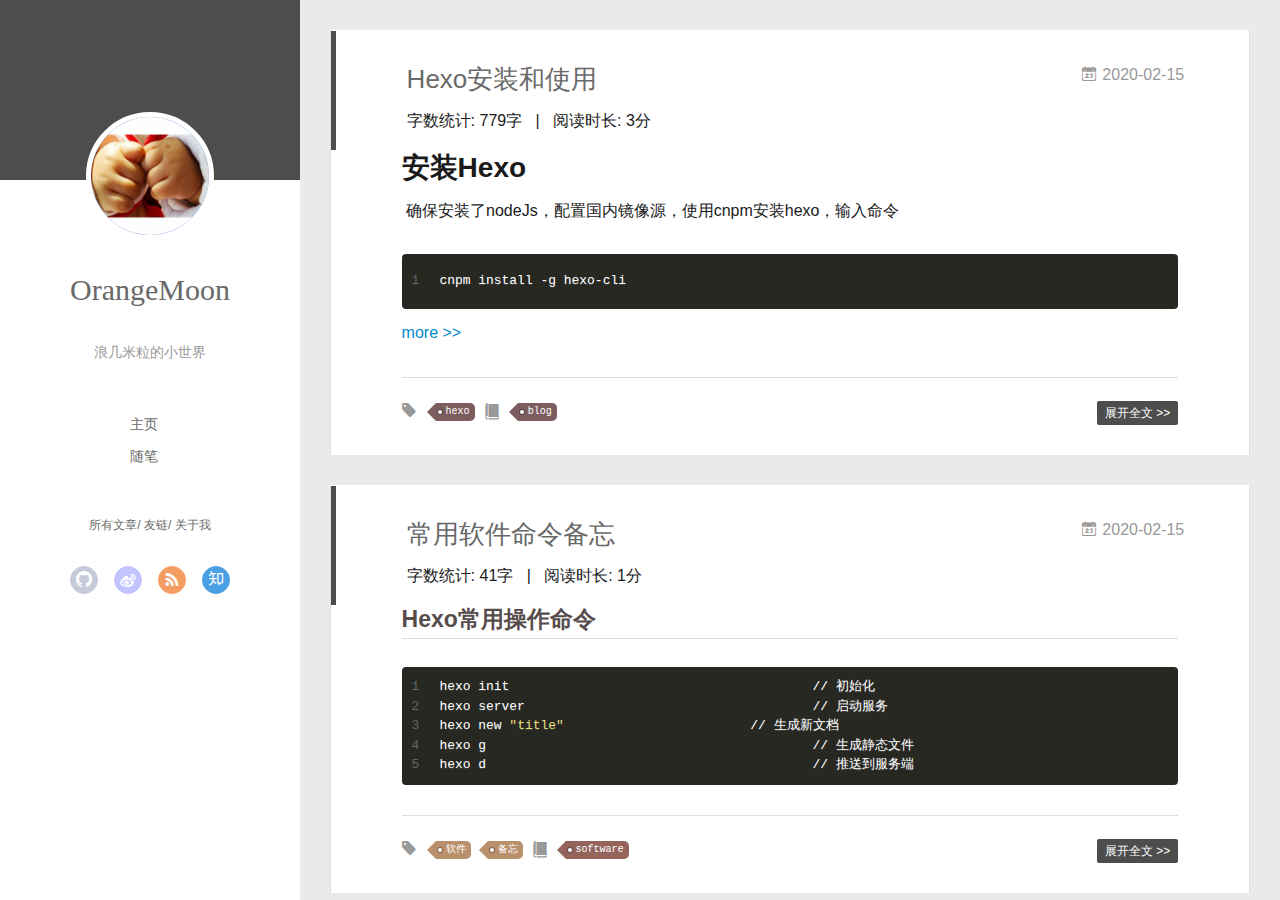
==== index.html @ 32c70a98 "Site updated: 2020-02-16 11:51:19" ====
<!DOCTYPE html>
<html>
<head>
  <meta charset="utf-8">
  
  <meta name="renderer" content="webkit">
  <meta http-equiv="X-UA-Compatible" content="IE=edge" >
  <link rel="dns-prefetch" href="http://yoursite.com">
  <title>MiniWorld</title>
  <meta name="viewport" content="width=device-width, initial-scale=1, maximum-scale=1">
  <meta name="description" content="OrangeMoon的个人blog">
<meta property="og:type" content="website">
<meta property="og:title" content="MiniWorld">
<meta property="og:url" content="http://yoursite.com/index.html">
<meta property="og:site_name" content="MiniWorld">
<meta property="og:description" content="OrangeMoon的个人blog">
<meta property="og:locale" content="zh">
<meta property="article:author" content="OrangeMoon">
<meta property="article:tag" content="OrangeMoon">
<meta property="article:tag" content=" HJ">
<meta property="article:tag" content=" C++">
<meta property="article:tag" content=" 遥感影像">
<meta property="article:tag" content=" 日志">
<meta name="twitter:card" content="summary">
  
    <link rel="alternative" href="/atom.xml" title="MiniWorld" type="application/atom+xml">
  
  
    <link rel="icon" href="/favicon.png">
  
  <link rel="stylesheet" type="text/css" href="/./main.0cf68a.css">
  <style type="text/css">
  
    #container.show {
      background: linear-gradient(200deg,#a0cfe4,#e8c37e);
    }
  </style>
  

  

<meta name="generator" content="Hexo 4.2.0"></head>

<body>
  <div id="container" q-class="show:isCtnShow">
    <canvas id="anm-canvas" class="anm-canvas"></canvas>
    <div class="left-col" q-class="show:isShow">
      
<div class="overlay" style="background: #4d4d4d"></div>
<div class="intrude-less">
	<header id="header" class="inner">
		<a href="/" class="profilepic">
			<img src="/img/mini_hands.jpg" class="js-avatar">
		</a>
		<hgroup>
		  <h1 class="header-author"><a href="/">OrangeMoon</a></h1>
		</hgroup>
		
		<p class="header-subtitle">浪几米粒的小世界</p>
		

		<nav class="header-menu">
			<ul>
			
				<li><a href="/">主页</a></li>
	        
				<li><a href="/tags/%E9%9A%8F%E7%AC%94/">随笔</a></li>
	        
			</ul>
		</nav>
		<nav class="header-smart-menu">
    		
    			
    			<a q-on="click: openSlider(e, 'innerArchive')" href="javascript:void(0)">所有文章</a>
    			
            
    			
    			<a q-on="click: openSlider(e, 'friends')" href="javascript:void(0)">友链</a>
    			
            
    			
    			<a q-on="click: openSlider(e, 'aboutme')" href="javascript:void(0)">关于我</a>
    			
            
		</nav>
		<nav class="header-nav">
			<div class="social">
				
					<a class="github" target="_blank" href="https://orangemo0n.github.io/" title="github"><i class="icon-github"></i></a>
		        
					<a class="weibo" target="_blank" href="#" title="weibo"><i class="icon-weibo"></i></a>
		        
					<a class="rss" target="_blank" href="#" title="rss"><i class="icon-rss"></i></a>
		        
					<a class="zhihu" target="_blank" href="#" title="zhihu"><i class="icon-zhihu"></i></a>
		        
			</div>
		</nav>
	</header>		
</div>

    </div>
    <div class="mid-col" q-class="show:isShow,hide:isShow|isFalse">
      
<nav id="mobile-nav">
  	<div class="overlay js-overlay" style="background: #4d4d4d"></div>
	<div class="btnctn js-mobile-btnctn">
  		<div class="slider-trigger list" q-on="click: openSlider(e)"><i class="icon icon-sort"></i></div>
	</div>
	<div class="intrude-less">
		<header id="header" class="inner">
			<div class="profilepic">
				<img src="/img/mini_hands.jpg" class="js-avatar">
			</div>
			<hgroup>
			  <h1 class="header-author js-header-author">OrangeMoon</h1>
			</hgroup>
			
			<p class="header-subtitle"><i class="icon icon-quo-left"></i>浪几米粒的小世界<i class="icon icon-quo-right"></i></p>
			
			
			
				
			
				
			
			
			
			<nav class="header-nav">
				<div class="social">
					
						<a class="github" target="_blank" href="https://orangemo0n.github.io/" title="github"><i class="icon-github"></i></a>
			        
						<a class="weibo" target="_blank" href="#" title="weibo"><i class="icon-weibo"></i></a>
			        
						<a class="rss" target="_blank" href="#" title="rss"><i class="icon-rss"></i></a>
			        
						<a class="zhihu" target="_blank" href="#" title="zhihu"><i class="icon-zhihu"></i></a>
			        
				</div>
			</nav>

			<nav class="header-menu js-header-menu">
				<ul style="width: 50%">
				
				
					<li style="width: 50%"><a href="/">主页</a></li>
		        
					<li style="width: 50%"><a href="/tags/%E9%9A%8F%E7%AC%94/">随笔</a></li>
		        
				</ul>
			</nav>
		</header>				
	</div>
	<div class="mobile-mask" style="display:none" q-show="isShow"></div>
</nav>

      <div id="wrapper" class="body-wrap">
        <div class="menu-l">
          <div class="canvas-wrap">
            <canvas data-colors="#eaeaea" data-sectionHeight="100" data-contentId="js-content" id="myCanvas1" class="anm-canvas"></canvas>
          </div>
          <div id="js-content" class="content-ll">
            
  
    <article id="post-Hexo安装和使用" class="article article-type-post  article-index" itemscope itemprop="blogPost">
  <div class="article-inner">
    
      <header class="article-header">
        
  
    <h1 itemprop="name">
      <a class="article-title" href="/2020/02/15/Hexo%E5%AE%89%E8%A3%85%E5%92%8C%E4%BD%BF%E7%94%A8/">Hexo安装和使用</a>
    </h1>
  

        
        
<a href="/2020/02/15/Hexo%E5%AE%89%E8%A3%85%E5%92%8C%E4%BD%BF%E7%94%A8/" class="archive-article-date">
  	<time datetime="2020-02-15T04:07:29.000Z" itemprop="datePublished"><i class="icon-calendar icon"></i>2020-02-15</time>
</a>
		<!-- 需要添加的位置 -->
        <!-- 开始添加字数统计-->
        
			<div style="margin-top:10px;">
    <span class="post-time">
      <span class="post-meta-item-icon">
        <i class="fa fa-keyboard-o"></i>
        <span class="post-meta-item-text">  字数统计: </span>
        <span class="post-count">779字</span>
      </span>
    </span>

    <span class="post-time">
      &nbsp; | &nbsp;
      <span class="post-meta-item-icon">
        <i class="fa fa-hourglass-half"></i>
        <span class="post-meta-item-text">  阅读时长: </span>
        <span class="post-count">3分</span>
      </span>
    </span>
</div>
		
        <!-- 添加完成 -->
        
      </header>
    
    <div class="article-entry" itemprop="articleBody">
      
        <h1 id="安装Hexo"><a href="#安装Hexo" class="headerlink" title="安装Hexo"></a>安装Hexo</h1><p>​    确保安装了nodeJs，配置国内镜像源，使用cnpm安装hexo，输入命令</p>
<figure class="highlight bash"><table><tr><td class="gutter"><pre><span class="line">1</span><br></pre></td><td class="code"><pre><span class="line">cnpm install -g hexo-cli</span><br></pre></td></tr></table></figure>
        
          <a class="article-more-a" href="/2020/02/15/Hexo%E5%AE%89%E8%A3%85%E5%92%8C%E4%BD%BF%E7%94%A8/#more">more >></a>
        
      

      
    </div>
    <div class="article-info article-info-index">
      
      
	<div class="article-tag tagcloud">
		<i class="icon-price-tags icon"></i>
		<ul class="article-tag-list">
			 
        		<li class="article-tag-list-item">
        			<a href="javascript:void(0)" class="js-tag article-tag-list-link color5">hexo</a>
        		</li>
      		
		</ul>
	</div>

      
	<div class="article-category tagcloud">
		<i class="icon-book icon"></i>
		<ul class="article-tag-list">
			 
        		<li class="article-tag-list-item">
        			<a href="/categories/blog//" class="article-tag-list-link color5">blog</a>
        		</li>
      		
		</ul>
	</div>


      
        <p class="article-more-link">
          <a class="article-more-a" href="/2020/02/15/Hexo%E5%AE%89%E8%A3%85%E5%92%8C%E4%BD%BF%E7%94%A8/">展开全文 >></a>
        </p>
      

      
      <div class="clearfix"></div>
    </div>
  </div>
</article>

<aside class="wrap-side-operation">
    <div class="mod-side-operation">
        
        <div class="jump-container" id="js-jump-container" style="display:none;">
            <a href="javascript:void(0)" class="mod-side-operation__jump-to-top">
                <i class="icon-font icon-back"></i>
            </a>
            <div id="js-jump-plan-container" class="jump-plan-container" style="top: -11px;">
                <i class="icon-font icon-plane jump-plane"></i>
            </div>
        </div>
        
        
    </div>
</aside>




  
    <article id="post-常用软件命令备忘" class="article article-type-post  article-index" itemscope itemprop="blogPost">
  <div class="article-inner">
    
      <header class="article-header">
        
  
    <h1 itemprop="name">
      <a class="article-title" href="/2020/02/15/%E5%B8%B8%E7%94%A8%E8%BD%AF%E4%BB%B6%E5%91%BD%E4%BB%A4%E5%A4%87%E5%BF%98/">常用软件命令备忘</a>
    </h1>
  

        
        
<a href="/2020/02/15/%E5%B8%B8%E7%94%A8%E8%BD%AF%E4%BB%B6%E5%91%BD%E4%BB%A4%E5%A4%87%E5%BF%98/" class="archive-article-date">
  	<time datetime="2020-02-15T03:53:49.000Z" itemprop="datePublished"><i class="icon-calendar icon"></i>2020-02-15</time>
</a>
		<!-- 需要添加的位置 -->
        <!-- 开始添加字数统计-->
        
			<div style="margin-top:10px;">
    <span class="post-time">
      <span class="post-meta-item-icon">
        <i class="fa fa-keyboard-o"></i>
        <span class="post-meta-item-text">  字数统计: </span>
        <span class="post-count">41字</span>
      </span>
    </span>

    <span class="post-time">
      &nbsp; | &nbsp;
      <span class="post-meta-item-icon">
        <i class="fa fa-hourglass-half"></i>
        <span class="post-meta-item-text">  阅读时长: </span>
        <span class="post-count">1分</span>
      </span>
    </span>
</div>
		
        <!-- 添加完成 -->
        
      </header>
    
    <div class="article-entry" itemprop="articleBody">
      
        <h2 id="Hexo常用操作命令"><a href="#Hexo常用操作命令" class="headerlink" title="Hexo常用操作命令"></a>Hexo常用操作命令</h2><figure class="highlight bash"><table><tr><td class="gutter"><pre><span class="line">1</span><br><span class="line">2</span><br><span class="line">3</span><br><span class="line">4</span><br><span class="line">5</span><br></pre></td><td class="code"><pre><span class="line">hexo init					// 初始化</span><br><span class="line">hexo server					// 启动服务</span><br><span class="line">hexo new <span class="string">"title"</span>			// 生成新文档</span><br><span class="line">hexo g						// 生成静态文件</span><br><span class="line">hexo d						// 推送到服务端</span><br></pre></td></tr></table></figure>


      

      
    </div>
    <div class="article-info article-info-index">
      
      
	<div class="article-tag tagcloud">
		<i class="icon-price-tags icon"></i>
		<ul class="article-tag-list">
			 
        		<li class="article-tag-list-item">
        			<a href="javascript:void(0)" class="js-tag article-tag-list-link color3">软件</a>
        		</li>
      		 
        		<li class="article-tag-list-item">
        			<a href="javascript:void(0)" class="js-tag article-tag-list-link color3">备忘</a>
        		</li>
      		
		</ul>
	</div>

      
	<div class="article-category tagcloud">
		<i class="icon-book icon"></i>
		<ul class="article-tag-list">
			 
        		<li class="article-tag-list-item">
        			<a href="/categories/software//" class="article-tag-list-link color4">software</a>
        		</li>
      		
		</ul>
	</div>


      
        <p class="article-more-link">
          <a class="article-more-a" href="/2020/02/15/%E5%B8%B8%E7%94%A8%E8%BD%AF%E4%BB%B6%E5%91%BD%E4%BB%A4%E5%A4%87%E5%BF%98/">展开全文 >></a>
        </p>
      

      
      <div class="clearfix"></div>
    </div>
  </div>
</article>

<aside class="wrap-side-operation">
    <div class="mod-side-operation">
        
        <div class="jump-container" id="js-jump-container" style="display:none;">
            <a href="javascript:void(0)" class="mod-side-operation__jump-to-top">
                <i class="icon-font icon-back"></i>
            </a>
            <div id="js-jump-plan-container" class="jump-plan-container" style="top: -11px;">
                <i class="icon-font icon-plane jump-plane"></i>
            </div>
        </div>
        
        
    </div>
</aside>




  
    <article id="post-hello-world" class="article article-type-post  article-index" itemscope itemprop="blogPost">
  <div class="article-inner">
    
      <header class="article-header">
        
  
    <h1 itemprop="name">
      <a class="article-title" href="/2020/01/18/hello-world/">Hello World</a>
    </h1>
  

        
        
<a href="/2020/01/18/hello-world/" class="archive-article-date">
  	<time datetime="2020-01-18T15:23:33.112Z" itemprop="datePublished"><i class="icon-calendar icon"></i>2020-01-18</time>
</a>
		<!-- 需要添加的位置 -->
        <!-- 开始添加字数统计-->
        
			<div style="margin-top:10px;">
    <span class="post-time">
      <span class="post-meta-item-icon">
        <i class="fa fa-keyboard-o"></i>
        <span class="post-meta-item-text">  字数统计: </span>
        <span class="post-count">73字</span>
      </span>
    </span>

    <span class="post-time">
      &nbsp; | &nbsp;
      <span class="post-meta-item-icon">
        <i class="fa fa-hourglass-half"></i>
        <span class="post-meta-item-text">  阅读时长: </span>
        <span class="post-count">1分</span>
      </span>
    </span>
</div>
		
        <!-- 添加完成 -->
        
      </header>
    
    <div class="article-entry" itemprop="articleBody">
      
        <p>Welcome to <a href="https://hexo.io/" target="_blank" rel="noopener">Hexo</a>! This is your very first post. Check <a href="https://hexo.io/docs/" target="_blank" rel="noopener">documentation</a> for more info. If you get any problems when using Hexo, you can find the answer in <a href="https://hexo.io/docs/troubleshooting.html" target="_blank" rel="noopener">troubleshooting</a> or you can ask me on <a href="https://github.com/hexojs/hexo/issues" target="_blank" rel="noopener">GitHub</a>.</p>
<h2 id="Quick-Start"><a href="#Quick-Start" class="headerlink" title="Quick Start"></a>Quick Start</h2><h3 id="Create-a-new-post"><a href="#Create-a-new-post" class="headerlink" title="Create a new post"></a>Create a new post</h3><figure class="highlight bash"><table><tr><td class="gutter"><pre><span class="line">1</span><br></pre></td><td class="code"><pre><span class="line">$ hexo new <span class="string">"My New Post"</span></span><br></pre></td></tr></table></figure>

<p>More info: <a href="https://hexo.io/docs/writing.html" target="_blank" rel="noopener">Writing</a></p>
<h3 id="Run-server"><a href="#Run-server" class="headerlink" title="Run server"></a>Run server</h3><figure class="highlight bash"><table><tr><td class="gutter"><pre><span class="line">1</span><br></pre></td><td class="code"><pre><span class="line">$ hexo server</span><br></pre></td></tr></table></figure>

<p>More info: <a href="https://hexo.io/docs/server.html" target="_blank" rel="noopener">Server</a></p>
<h3 id="Generate-static-files"><a href="#Generate-static-files" class="headerlink" title="Generate static files"></a>Generate static files</h3><figure class="highlight bash"><table><tr><td class="gutter"><pre><span class="line">1</span><br></pre></td><td class="code"><pre><span class="line">$ hexo generate</span><br></pre></td></tr></table></figure>

<p>More info: <a href="https://hexo.io/docs/generating.html" target="_blank" rel="noopener">Generating</a></p>
<h3 id="Deploy-to-remote-sites"><a href="#Deploy-to-remote-sites" class="headerlink" title="Deploy to remote sites"></a>Deploy to remote sites</h3><figure class="highlight bash"><table><tr><td class="gutter"><pre><span class="line">1</span><br></pre></td><td class="code"><pre><span class="line">$ hexo deploy</span><br></pre></td></tr></table></figure>

<p>More info: <a href="https://hexo.io/docs/one-command-deployment.html" target="_blank" rel="noopener">Deployment</a></p>

      

      
    </div>
    <div class="article-info article-info-index">
      
      
      

      
        <p class="article-more-link">
          <a class="article-more-a" href="/2020/01/18/hello-world/">展开全文 >></a>
        </p>
      

      
      <div class="clearfix"></div>
    </div>
  </div>
</article>

<aside class="wrap-side-operation">
    <div class="mod-side-operation">
        
        <div class="jump-container" id="js-jump-container" style="display:none;">
            <a href="javascript:void(0)" class="mod-side-operation__jump-to-top">
                <i class="icon-font icon-back"></i>
            </a>
            <div id="js-jump-plan-container" class="jump-plan-container" style="top: -11px;">
                <i class="icon-font icon-plane jump-plane"></i>
            </div>
        </div>
        
        
    </div>
</aside>




  
  


          </div>
        </div>
      </div>
      <footer id="footer">
  <div class="outer">
    <div id="footer-info">
    	<div class="footer-left">
    		&copy; 2020 OrangeMoon
    	</div>
      	<div class="footer-right">
      		<a href="http://hexo.io/" target="_blank">Hexo</a>  Theme <a href="https://github.com/litten/hexo-theme-yilia" target="_blank">Yilia</a> by Litten
      	</div>
    </div>
  </div>
  
        <!-- 不蒜子统计 -->
		<span >
			本站总访问量<span id="busuanzi_value_site_pv"></span>次
		</span>
		<span class="post-meta-divider">|</span>
		<span >
            本站访客数<span id="busuanzi_value_site_uv"></span>人
		</span>
        <script async src="/busuanzi.ibruce.info/busuanzi/2.3/busuanzi.pure.mini.js"></script>
  
</footer>
<script async src="//dn-lbstatics.qbox.me/busuanzi/2.3/busuanzi.pure.mini.js"></script>
    </div>
    <script>
	var yiliaConfig = {
		mathjax: false,
		isHome: true,
		isPost: false,
		isArchive: false,
		isTag: false,
		isCategory: false,
		open_in_new: false,
		toc_hide_index: true,
		root: "/",
		innerArchive: true,
		showTags: false
	}
</script>

<script>!function(t){function n(e){if(r[e])return r[e].exports;var i=r[e]={exports:{},id:e,loaded:!1};return t[e].call(i.exports,i,i.exports,n),i.loaded=!0,i.exports}var r={};n.m=t,n.c=r,n.p="./",n(0)}([function(t,n,r){r(195),t.exports=r(191)},function(t,n,r){var e=r(3),i=r(52),o=r(27),u=r(28),c=r(53),f="prototype",a=function(t,n,r){var s,l,h,v,p=t&a.F,d=t&a.G,y=t&a.S,g=t&a.P,b=t&a.B,m=d?e:y?e[n]||(e[n]={}):(e[n]||{})[f],x=d?i:i[n]||(i[n]={}),w=x[f]||(x[f]={});d&&(r=n);for(s in r)l=!p&&m&&void 0!==m[s],h=(l?m:r)[s],v=b&&l?c(h,e):g&&"function"==typeof h?c(Function.call,h):h,m&&u(m,s,h,t&a.U),x[s]!=h&&o(x,s,v),g&&w[s]!=h&&(w[s]=h)};e.core=i,a.F=1,a.G=2,a.S=4,a.P=8,a.B=16,a.W=32,a.U=64,a.R=128,t.exports=a},function(t,n,r){var e=r(6);t.exports=function(t){if(!e(t))throw TypeError(t+" is not an object!");return t}},function(t,n){var r=t.exports="undefined"!=typeof window&&window.Math==Math?window:"undefined"!=typeof self&&self.Math==Math?self:Function("return this")();"number"==typeof __g&&(__g=r)},function(t,n){t.exports=function(t){try{return!!t()}catch(t){return!0}}},function(t,n){var r=t.exports="undefined"!=typeof window&&window.Math==Math?window:"undefined"!=typeof self&&self.Math==Math?self:Function("return this")();"number"==typeof __g&&(__g=r)},function(t,n){t.exports=function(t){return"object"==typeof t?null!==t:"function"==typeof t}},function(t,n,r){var e=r(126)("wks"),i=r(76),o=r(3).Symbol,u="function"==typeof o;(t.exports=function(t){return e[t]||(e[t]=u&&o[t]||(u?o:i)("Symbol."+t))}).store=e},function(t,n){var r={}.hasOwnProperty;t.exports=function(t,n){return r.call(t,n)}},function(t,n,r){var e=r(94),i=r(33);t.exports=function(t){return e(i(t))}},function(t,n,r){t.exports=!r(4)(function(){return 7!=Object.defineProperty({},"a",{get:function(){return 7}}).a})},function(t,n,r){var e=r(2),i=r(167),o=r(50),u=Object.defineProperty;n.f=r(10)?Object.defineProperty:function(t,n,r){if(e(t),n=o(n,!0),e(r),i)try{return u(t,n,r)}catch(t){}if("get"in r||"set"in r)throw TypeError("Accessors not supported!");return"value"in r&&(t[n]=r.value),t}},function(t,n,r){t.exports=!r(18)(function(){return 7!=Object.defineProperty({},"a",{get:function(){return 7}}).a})},function(t,n,r){var e=r(14),i=r(22);t.exports=r(12)?function(t,n,r){return e.f(t,n,i(1,r))}:function(t,n,r){return t[n]=r,t}},function(t,n,r){var e=r(20),i=r(58),o=r(42),u=Object.defineProperty;n.f=r(12)?Object.defineProperty:function(t,n,r){if(e(t),n=o(n,!0),e(r),i)try{return u(t,n,r)}catch(t){}if("get"in r||"set"in r)throw TypeError("Accessors not supported!");return"value"in r&&(t[n]=r.value),t}},function(t,n,r){var e=r(40)("wks"),i=r(23),o=r(5).Symbol,u="function"==typeof o;(t.exports=function(t){return e[t]||(e[t]=u&&o[t]||(u?o:i)("Symbol."+t))}).store=e},function(t,n,r){var e=r(67),i=Math.min;t.exports=function(t){return t>0?i(e(t),9007199254740991):0}},function(t,n,r){var e=r(46);t.exports=function(t){return Object(e(t))}},function(t,n){t.exports=function(t){try{return!!t()}catch(t){return!0}}},function(t,n,r){var e=r(63),i=r(34);t.exports=Object.keys||function(t){return e(t,i)}},function(t,n,r){var e=r(21);t.exports=function(t){if(!e(t))throw TypeError(t+" is not an object!");return t}},function(t,n){t.exports=function(t){return"object"==typeof t?null!==t:"function"==typeof t}},function(t,n){t.exports=function(t,n){return{enumerable:!(1&t),configurable:!(2&t),writable:!(4&t),value:n}}},function(t,n){var r=0,e=Math.random();t.exports=function(t){return"Symbol(".concat(void 0===t?"":t,")_",(++r+e).toString(36))}},function(t,n){var r={}.hasOwnProperty;t.exports=function(t,n){return r.call(t,n)}},function(t,n){var r=t.exports={version:"2.4.0"};"number"==typeof __e&&(__e=r)},function(t,n){t.exports=function(t){if("function"!=typeof t)throw TypeError(t+" is not a function!");return t}},function(t,n,r){var e=r(11),i=r(66);t.exports=r(10)?function(t,n,r){return e.f(t,n,i(1,r))}:function(t,n,r){return t[n]=r,t}},function(t,n,r){var e=r(3),i=r(27),o=r(24),u=r(76)("src"),c="toString",f=Function[c],a=(""+f).split(c);r(52).inspectSource=function(t){return f.call(t)},(t.exports=function(t,n,r,c){var f="function"==typeof r;f&&(o(r,"name")||i(r,"name",n)),t[n]!==r&&(f&&(o(r,u)||i(r,u,t[n]?""+t[n]:a.join(String(n)))),t===e?t[n]=r:c?t[n]?t[n]=r:i(t,n,r):(delete t[n],i(t,n,r)))})(Function.prototype,c,function(){return"function"==typeof this&&this[u]||f.call(this)})},function(t,n,r){var e=r(1),i=r(4),o=r(46),u=function(t,n,r,e){var i=String(o(t)),u="<"+n;return""!==r&&(u+=" "+r+'="'+String(e).replace(/"/g,"&quot;")+'"'),u+">"+i+"</"+n+">"};t.exports=function(t,n){var r={};r[t]=n(u),e(e.P+e.F*i(function(){var n=""[t]('"');return n!==n.toLowerCase()||n.split('"').length>3}),"String",r)}},function(t,n,r){var e=r(115),i=r(46);t.exports=function(t){return e(i(t))}},function(t,n,r){var e=r(116),i=r(66),o=r(30),u=r(50),c=r(24),f=r(167),a=Object.getOwnPropertyDescriptor;n.f=r(10)?a:function(t,n){if(t=o(t),n=u(n,!0),f)try{return a(t,n)}catch(t){}if(c(t,n))return i(!e.f.call(t,n),t[n])}},function(t,n,r){var e=r(24),i=r(17),o=r(145)("IE_PROTO"),u=Object.prototype;t.exports=Object.getPrototypeOf||function(t){return t=i(t),e(t,o)?t[o]:"function"==typeof t.constructor&&t instanceof t.constructor?t.constructor.prototype:t instanceof Object?u:null}},function(t,n){t.exports=function(t){if(void 0==t)throw TypeError("Can't call method on  "+t);return t}},function(t,n){t.exports="constructor,hasOwnProperty,isPrototypeOf,propertyIsEnumerable,toLocaleString,toString,valueOf".split(",")},function(t,n){t.exports={}},function(t,n){t.exports=!0},function(t,n){n.f={}.propertyIsEnumerable},function(t,n,r){var e=r(14).f,i=r(8),o=r(15)("toStringTag");t.exports=function(t,n,r){t&&!i(t=r?t:t.prototype,o)&&e(t,o,{configurable:!0,value:n})}},function(t,n,r){var e=r(40)("keys"),i=r(23);t.exports=function(t){return e[t]||(e[t]=i(t))}},function(t,n,r){var e=r(5),i="__core-js_shared__",o=e[i]||(e[i]={});t.exports=function(t){return o[t]||(o[t]={})}},function(t,n){var r=Math.ceil,e=Math.floor;t.exports=function(t){return isNaN(t=+t)?0:(t>0?e:r)(t)}},function(t,n,r){var e=r(21);t.exports=function(t,n){if(!e(t))return t;var r,i;if(n&&"function"==typeof(r=t.toString)&&!e(i=r.call(t)))return i;if("function"==typeof(r=t.valueOf)&&!e(i=r.call(t)))return i;if(!n&&"function"==typeof(r=t.toString)&&!e(i=r.call(t)))return i;throw TypeError("Can't convert object to primitive value")}},function(t,n,r){var e=r(5),i=r(25),o=r(36),u=r(44),c=r(14).f;t.exports=function(t){var n=i.Symbol||(i.Symbol=o?{}:e.Symbol||{});"_"==t.charAt(0)||t in n||c(n,t,{value:u.f(t)})}},function(t,n,r){n.f=r(15)},function(t,n){var r={}.toString;t.exports=function(t){return r.call(t).slice(8,-1)}},function(t,n){t.exports=function(t){if(void 0==t)throw TypeError("Can't call method on  "+t);return t}},function(t,n,r){var e=r(4);t.exports=function(t,n){return!!t&&e(function(){n?t.call(null,function(){},1):t.call(null)})}},function(t,n,r){var e=r(53),i=r(115),o=r(17),u=r(16),c=r(203);t.exports=function(t,n){var r=1==t,f=2==t,a=3==t,s=4==t,l=6==t,h=5==t||l,v=n||c;return function(n,c,p){for(var d,y,g=o(n),b=i(g),m=e(c,p,3),x=u(b.length),w=0,S=r?v(n,x):f?v(n,0):void 0;x>w;w++)if((h||w in b)&&(d=b[w],y=m(d,w,g),t))if(r)S[w]=y;else if(y)switch(t){case 3:return!0;case 5:return d;case 6:return w;case 2:S.push(d)}else if(s)return!1;return l?-1:a||s?s:S}}},function(t,n,r){var e=r(1),i=r(52),o=r(4);t.exports=function(t,n){var r=(i.Object||{})[t]||Object[t],u={};u[t]=n(r),e(e.S+e.F*o(function(){r(1)}),"Object",u)}},function(t,n,r){var e=r(6);t.exports=function(t,n){if(!e(t))return t;var r,i;if(n&&"function"==typeof(r=t.toString)&&!e(i=r.call(t)))return i;if("function"==typeof(r=t.valueOf)&&!e(i=r.call(t)))return i;if(!n&&"function"==typeof(r=t.toString)&&!e(i=r.call(t)))return i;throw TypeError("Can't convert object to primitive value")}},function(t,n,r){var e=r(5),i=r(25),o=r(91),u=r(13),c="prototype",f=function(t,n,r){var a,s,l,h=t&f.F,v=t&f.G,p=t&f.S,d=t&f.P,y=t&f.B,g=t&f.W,b=v?i:i[n]||(i[n]={}),m=b[c],x=v?e:p?e[n]:(e[n]||{})[c];v&&(r=n);for(a in r)(s=!h&&x&&void 0!==x[a])&&a in b||(l=s?x[a]:r[a],b[a]=v&&"function"!=typeof x[a]?r[a]:y&&s?o(l,e):g&&x[a]==l?function(t){var n=function(n,r,e){if(this instanceof t){switch(arguments.length){case 0:return new t;case 1:return new t(n);case 2:return new t(n,r)}return new t(n,r,e)}return t.apply(this,arguments)};return n[c]=t[c],n}(l):d&&"function"==typeof l?o(Function.call,l):l,d&&((b.virtual||(b.virtual={}))[a]=l,t&f.R&&m&&!m[a]&&u(m,a,l)))};f.F=1,f.G=2,f.S=4,f.P=8,f.B=16,f.W=32,f.U=64,f.R=128,t.exports=f},function(t,n){var r=t.exports={version:"2.4.0"};"number"==typeof __e&&(__e=r)},function(t,n,r){var e=r(26);t.exports=function(t,n,r){if(e(t),void 0===n)return t;switch(r){case 1:return function(r){return t.call(n,r)};case 2:return function(r,e){return t.call(n,r,e)};case 3:return function(r,e,i){return t.call(n,r,e,i)}}return function(){return t.apply(n,arguments)}}},function(t,n,r){var e=r(183),i=r(1),o=r(126)("metadata"),u=o.store||(o.store=new(r(186))),c=function(t,n,r){var i=u.get(t);if(!i){if(!r)return;u.set(t,i=new e)}var o=i.get(n);if(!o){if(!r)return;i.set(n,o=new e)}return o},f=function(t,n,r){var e=c(n,r,!1);return void 0!==e&&e.has(t)},a=function(t,n,r){var e=c(n,r,!1);return void 0===e?void 0:e.get(t)},s=function(t,n,r,e){c(r,e,!0).set(t,n)},l=function(t,n){var r=c(t,n,!1),e=[];return r&&r.forEach(function(t,n){e.push(n)}),e},h=function(t){return void 0===t||"symbol"==typeof t?t:String(t)},v=function(t){i(i.S,"Reflect",t)};t.exports={store:u,map:c,has:f,get:a,set:s,keys:l,key:h,exp:v}},function(t,n,r){"use strict";if(r(10)){var e=r(69),i=r(3),o=r(4),u=r(1),c=r(127),f=r(152),a=r(53),s=r(68),l=r(66),h=r(27),v=r(73),p=r(67),d=r(16),y=r(75),g=r(50),b=r(24),m=r(180),x=r(114),w=r(6),S=r(17),_=r(137),O=r(70),E=r(32),P=r(71).f,j=r(154),F=r(76),M=r(7),A=r(48),N=r(117),T=r(146),I=r(155),k=r(80),L=r(123),R=r(74),C=r(130),D=r(160),U=r(11),W=r(31),G=U.f,B=W.f,V=i.RangeError,z=i.TypeError,q=i.Uint8Array,K="ArrayBuffer",J="Shared"+K,Y="BYTES_PER_ELEMENT",H="prototype",$=Array[H],X=f.ArrayBuffer,Q=f.DataView,Z=A(0),tt=A(2),nt=A(3),rt=A(4),et=A(5),it=A(6),ot=N(!0),ut=N(!1),ct=I.values,ft=I.keys,at=I.entries,st=$.lastIndexOf,lt=$.reduce,ht=$.reduceRight,vt=$.join,pt=$.sort,dt=$.slice,yt=$.toString,gt=$.toLocaleString,bt=M("iterator"),mt=M("toStringTag"),xt=F("typed_constructor"),wt=F("def_constructor"),St=c.CONSTR,_t=c.TYPED,Ot=c.VIEW,Et="Wrong length!",Pt=A(1,function(t,n){return Tt(T(t,t[wt]),n)}),jt=o(function(){return 1===new q(new Uint16Array([1]).buffer)[0]}),Ft=!!q&&!!q[H].set&&o(function(){new q(1).set({})}),Mt=function(t,n){if(void 0===t)throw z(Et);var r=+t,e=d(t);if(n&&!m(r,e))throw V(Et);return e},At=function(t,n){var r=p(t);if(r<0||r%n)throw V("Wrong offset!");return r},Nt=function(t){if(w(t)&&_t in t)return t;throw z(t+" is not a typed array!")},Tt=function(t,n){if(!(w(t)&&xt in t))throw z("It is not a typed array constructor!");return new t(n)},It=function(t,n){return kt(T(t,t[wt]),n)},kt=function(t,n){for(var r=0,e=n.length,i=Tt(t,e);e>r;)i[r]=n[r++];return i},Lt=function(t,n,r){G(t,n,{get:function(){return this._d[r]}})},Rt=function(t){var n,r,e,i,o,u,c=S(t),f=arguments.length,s=f>1?arguments[1]:void 0,l=void 0!==s,h=j(c);if(void 0!=h&&!_(h)){for(u=h.call(c),e=[],n=0;!(o=u.next()).done;n++)e.push(o.value);c=e}for(l&&f>2&&(s=a(s,arguments[2],2)),n=0,r=d(c.length),i=Tt(this,r);r>n;n++)i[n]=l?s(c[n],n):c[n];return i},Ct=function(){for(var t=0,n=arguments.length,r=Tt(this,n);n>t;)r[t]=arguments[t++];return r},Dt=!!q&&o(function(){gt.call(new q(1))}),Ut=function(){return gt.apply(Dt?dt.call(Nt(this)):Nt(this),arguments)},Wt={copyWithin:function(t,n){return D.call(Nt(this),t,n,arguments.length>2?arguments[2]:void 0)},every:function(t){return rt(Nt(this),t,arguments.length>1?arguments[1]:void 0)},fill:function(t){return C.apply(Nt(this),arguments)},filter:function(t){return It(this,tt(Nt(this),t,arguments.length>1?arguments[1]:void 0))},find:function(t){return et(Nt(this),t,arguments.length>1?arguments[1]:void 0)},findIndex:function(t){return it(Nt(this),t,arguments.length>1?arguments[1]:void 0)},forEach:function(t){Z(Nt(this),t,arguments.length>1?arguments[1]:void 0)},indexOf:function(t){return ut(Nt(this),t,arguments.length>1?arguments[1]:void 0)},includes:function(t){return ot(Nt(this),t,arguments.length>1?arguments[1]:void 0)},join:function(t){return vt.apply(Nt(this),arguments)},lastIndexOf:function(t){return st.apply(Nt(this),arguments)},map:function(t){return Pt(Nt(this),t,arguments.length>1?arguments[1]:void 0)},reduce:function(t){return lt.apply(Nt(this),arguments)},reduceRight:function(t){return ht.apply(Nt(this),arguments)},reverse:function(){for(var t,n=this,r=Nt(n).length,e=Math.floor(r/2),i=0;i<e;)t=n[i],n[i++]=n[--r],n[r]=t;return n},some:function(t){return nt(Nt(this),t,arguments.length>1?arguments[1]:void 0)},sort:function(t){return pt.call(Nt(this),t)},subarray:function(t,n){var r=Nt(this),e=r.length,i=y(t,e);return new(T(r,r[wt]))(r.buffer,r.byteOffset+i*r.BYTES_PER_ELEMENT,d((void 0===n?e:y(n,e))-i))}},Gt=function(t,n){return It(this,dt.call(Nt(this),t,n))},Bt=function(t){Nt(this);var n=At(arguments[1],1),r=this.length,e=S(t),i=d(e.length),o=0;if(i+n>r)throw V(Et);for(;o<i;)this[n+o]=e[o++]},Vt={entries:function(){return at.call(Nt(this))},keys:function(){return ft.call(Nt(this))},values:function(){return ct.call(Nt(this))}},zt=function(t,n){return w(t)&&t[_t]&&"symbol"!=typeof n&&n in t&&String(+n)==String(n)},qt=function(t,n){return zt(t,n=g(n,!0))?l(2,t[n]):B(t,n)},Kt=function(t,n,r){return!(zt(t,n=g(n,!0))&&w(r)&&b(r,"value"))||b(r,"get")||b(r,"set")||r.configurable||b(r,"writable")&&!r.writable||b(r,"enumerable")&&!r.enumerable?G(t,n,r):(t[n]=r.value,t)};St||(W.f=qt,U.f=Kt),u(u.S+u.F*!St,"Object",{getOwnPropertyDescriptor:qt,defineProperty:Kt}),o(function(){yt.call({})})&&(yt=gt=function(){return vt.call(this)});var Jt=v({},Wt);v(Jt,Vt),h(Jt,bt,Vt.values),v(Jt,{slice:Gt,set:Bt,constructor:function(){},toString:yt,toLocaleString:Ut}),Lt(Jt,"buffer","b"),Lt(Jt,"byteOffset","o"),Lt(Jt,"byteLength","l"),Lt(Jt,"length","e"),G(Jt,mt,{get:function(){return this[_t]}}),t.exports=function(t,n,r,f){f=!!f;var a=t+(f?"Clamped":"")+"Array",l="Uint8Array"!=a,v="get"+t,p="set"+t,y=i[a],g=y||{},b=y&&E(y),m=!y||!c.ABV,S={},_=y&&y[H],j=function(t,r){var e=t._d;return e.v[v](r*n+e.o,jt)},F=function(t,r,e){var i=t._d;f&&(e=(e=Math.round(e))<0?0:e>255?255:255&e),i.v[p](r*n+i.o,e,jt)},M=function(t,n){G(t,n,{get:function(){return j(this,n)},set:function(t){return F(this,n,t)},enumerable:!0})};m?(y=r(function(t,r,e,i){s(t,y,a,"_d");var o,u,c,f,l=0,v=0;if(w(r)){if(!(r instanceof X||(f=x(r))==K||f==J))return _t in r?kt(y,r):Rt.call(y,r);o=r,v=At(e,n);var p=r.byteLength;if(void 0===i){if(p%n)throw V(Et);if((u=p-v)<0)throw V(Et)}else if((u=d(i)*n)+v>p)throw V(Et);c=u/n}else c=Mt(r,!0),u=c*n,o=new X(u);for(h(t,"_d",{b:o,o:v,l:u,e:c,v:new Q(o)});l<c;)M(t,l++)}),_=y[H]=O(Jt),h(_,"constructor",y)):L(function(t){new y(null),new y(t)},!0)||(y=r(function(t,r,e,i){s(t,y,a);var o;return w(r)?r instanceof X||(o=x(r))==K||o==J?void 0!==i?new g(r,At(e,n),i):void 0!==e?new g(r,At(e,n)):new g(r):_t in r?kt(y,r):Rt.call(y,r):new g(Mt(r,l))}),Z(b!==Function.prototype?P(g).concat(P(b)):P(g),function(t){t in y||h(y,t,g[t])}),y[H]=_,e||(_.constructor=y));var A=_[bt],N=!!A&&("values"==A.name||void 0==A.name),T=Vt.values;h(y,xt,!0),h(_,_t,a),h(_,Ot,!0),h(_,wt,y),(f?new y(1)[mt]==a:mt in _)||G(_,mt,{get:function(){return a}}),S[a]=y,u(u.G+u.W+u.F*(y!=g),S),u(u.S,a,{BYTES_PER_ELEMENT:n,from:Rt,of:Ct}),Y in _||h(_,Y,n),u(u.P,a,Wt),R(a),u(u.P+u.F*Ft,a,{set:Bt}),u(u.P+u.F*!N,a,Vt),u(u.P+u.F*(_.toString!=yt),a,{toString:yt}),u(u.P+u.F*o(function(){new y(1).slice()}),a,{slice:Gt}),u(u.P+u.F*(o(function(){return[1,2].toLocaleString()!=new y([1,2]).toLocaleString()})||!o(function(){_.toLocaleString.call([1,2])})),a,{toLocaleString:Ut}),k[a]=N?A:T,e||N||h(_,bt,T)}}else t.exports=function(){}},function(t,n){var r={}.toString;t.exports=function(t){return r.call(t).slice(8,-1)}},function(t,n,r){var e=r(21),i=r(5).document,o=e(i)&&e(i.createElement);t.exports=function(t){return o?i.createElement(t):{}}},function(t,n,r){t.exports=!r(12)&&!r(18)(function(){return 7!=Object.defineProperty(r(57)("div"),"a",{get:function(){return 7}}).a})},function(t,n,r){"use strict";var e=r(36),i=r(51),o=r(64),u=r(13),c=r(8),f=r(35),a=r(96),s=r(38),l=r(103),h=r(15)("iterator"),v=!([].keys&&"next"in[].keys()),p="keys",d="values",y=function(){return this};t.exports=function(t,n,r,g,b,m,x){a(r,n,g);var w,S,_,O=function(t){if(!v&&t in F)return F[t];switch(t){case p:case d:return function(){return new r(this,t)}}return function(){return new r(this,t)}},E=n+" Iterator",P=b==d,j=!1,F=t.prototype,M=F[h]||F["@@iterator"]||b&&F[b],A=M||O(b),N=b?P?O("entries"):A:void 0,T="Array"==n?F.entries||M:M;if(T&&(_=l(T.call(new t)))!==Object.prototype&&(s(_,E,!0),e||c(_,h)||u(_,h,y)),P&&M&&M.name!==d&&(j=!0,A=function(){return M.call(this)}),e&&!x||!v&&!j&&F[h]||u(F,h,A),f[n]=A,f[E]=y,b)if(w={values:P?A:O(d),keys:m?A:O(p),entries:N},x)for(S in w)S in F||o(F,S,w[S]);else i(i.P+i.F*(v||j),n,w);return w}},function(t,n,r){var e=r(20),i=r(100),o=r(34),u=r(39)("IE_PROTO"),c=function(){},f="prototype",a=function(){var t,n=r(57)("iframe"),e=o.length;for(n.style.display="none",r(93).appendChild(n),n.src="javascript:",t=n.contentWindow.document,t.open(),t.write("<script>document.F=Object<\/script>"),t.close(),a=t.F;e--;)delete a[f][o[e]];return a()};t.exports=Object.create||function(t,n){var r;return null!==t?(c[f]=e(t),r=new c,c[f]=null,r[u]=t):r=a(),void 0===n?r:i(r,n)}},function(t,n,r){var e=r(63),i=r(34).concat("length","prototype");n.f=Object.getOwnPropertyNames||function(t){return e(t,i)}},function(t,n){n.f=Object.getOwnPropertySymbols},function(t,n,r){var e=r(8),i=r(9),o=r(90)(!1),u=r(39)("IE_PROTO");t.exports=function(t,n){var r,c=i(t),f=0,a=[];for(r in c)r!=u&&e(c,r)&&a.push(r);for(;n.length>f;)e(c,r=n[f++])&&(~o(a,r)||a.push(r));return a}},function(t,n,r){t.exports=r(13)},function(t,n,r){var e=r(76)("meta"),i=r(6),o=r(24),u=r(11).f,c=0,f=Object.isExtensible||function(){return!0},a=!r(4)(function(){return f(Object.preventExtensions({}))}),s=function(t){u(t,e,{value:{i:"O"+ ++c,w:{}}})},l=function(t,n){if(!i(t))return"symbol"==typeof t?t:("string"==typeof t?"S":"P")+t;if(!o(t,e)){if(!f(t))return"F";if(!n)return"E";s(t)}return t[e].i},h=function(t,n){if(!o(t,e)){if(!f(t))return!0;if(!n)return!1;s(t)}return t[e].w},v=function(t){return a&&p.NEED&&f(t)&&!o(t,e)&&s(t),t},p=t.exports={KEY:e,NEED:!1,fastKey:l,getWeak:h,onFreeze:v}},function(t,n){t.exports=function(t,n){return{enumerable:!(1&t),configurable:!(2&t),writable:!(4&t),value:n}}},function(t,n){var r=Math.ceil,e=Math.floor;t.exports=function(t){return isNaN(t=+t)?0:(t>0?e:r)(t)}},function(t,n){t.exports=function(t,n,r,e){if(!(t instanceof n)||void 0!==e&&e in t)throw TypeError(r+": incorrect invocation!");return t}},function(t,n){t.exports=!1},function(t,n,r){var e=r(2),i=r(173),o=r(133),u=r(145)("IE_PROTO"),c=function(){},f="prototype",a=function(){var t,n=r(132)("iframe"),e=o.length;for(n.style.display="none",r(135).appendChild(n),n.src="javascript:",t=n.contentWindow.document,t.open(),t.write("<script>document.F=Object<\/script>"),t.close(),a=t.F;e--;)delete a[f][o[e]];return a()};t.exports=Object.create||function(t,n){var r;return null!==t?(c[f]=e(t),r=new c,c[f]=null,r[u]=t):r=a(),void 0===n?r:i(r,n)}},function(t,n,r){var e=r(175),i=r(133).concat("length","prototype");n.f=Object.getOwnPropertyNames||function(t){return e(t,i)}},function(t,n,r){var e=r(175),i=r(133);t.exports=Object.keys||function(t){return e(t,i)}},function(t,n,r){var e=r(28);t.exports=function(t,n,r){for(var i in n)e(t,i,n[i],r);return t}},function(t,n,r){"use strict";var e=r(3),i=r(11),o=r(10),u=r(7)("species");t.exports=function(t){var n=e[t];o&&n&&!n[u]&&i.f(n,u,{configurable:!0,get:function(){return this}})}},function(t,n,r){var e=r(67),i=Math.max,o=Math.min;t.exports=function(t,n){return t=e(t),t<0?i(t+n,0):o(t,n)}},function(t,n){var r=0,e=Math.random();t.exports=function(t){return"Symbol(".concat(void 0===t?"":t,")_",(++r+e).toString(36))}},function(t,n,r){var e=r(33);t.exports=function(t){return Object(e(t))}},function(t,n,r){var e=r(7)("unscopables"),i=Array.prototype;void 0==i[e]&&r(27)(i,e,{}),t.exports=function(t){i[e][t]=!0}},function(t,n,r){var e=r(53),i=r(169),o=r(137),u=r(2),c=r(16),f=r(154),a={},s={},n=t.exports=function(t,n,r,l,h){var v,p,d,y,g=h?function(){return t}:f(t),b=e(r,l,n?2:1),m=0;if("function"!=typeof g)throw TypeError(t+" is not iterable!");if(o(g)){for(v=c(t.length);v>m;m++)if((y=n?b(u(p=t[m])[0],p[1]):b(t[m]))===a||y===s)return y}else for(d=g.call(t);!(p=d.next()).done;)if((y=i(d,b,p.value,n))===a||y===s)return y};n.BREAK=a,n.RETURN=s},function(t,n){t.exports={}},function(t,n,r){var e=r(11).f,i=r(24),o=r(7)("toStringTag");t.exports=function(t,n,r){t&&!i(t=r?t:t.prototype,o)&&e(t,o,{configurable:!0,value:n})}},function(t,n,r){var e=r(1),i=r(46),o=r(4),u=r(150),c="["+u+"]",f="​",a=RegExp("^"+c+c+"*"),s=RegExp(c+c+"*$"),l=function(t,n,r){var i={},c=o(function(){return!!u[t]()||f[t]()!=f}),a=i[t]=c?n(h):u[t];r&&(i[r]=a),e(e.P+e.F*c,"String",i)},h=l.trim=function(t,n){return t=String(i(t)),1&n&&(t=t.replace(a,"")),2&n&&(t=t.replace(s,"")),t};t.exports=l},function(t,n,r){t.exports={default:r(86),__esModule:!0}},function(t,n,r){t.exports={default:r(87),__esModule:!0}},function(t,n,r){"use strict";function e(t){return t&&t.__esModule?t:{default:t}}n.__esModule=!0;var i=r(84),o=e(i),u=r(83),c=e(u),f="function"==typeof c.default&&"symbol"==typeof o.default?function(t){return typeof t}:function(t){return t&&"function"==typeof c.default&&t.constructor===c.default&&t!==c.default.prototype?"symbol":typeof t};n.default="function"==typeof c.default&&"symbol"===f(o.default)?function(t){return void 0===t?"undefined":f(t)}:function(t){return t&&"function"==typeof c.default&&t.constructor===c.default&&t!==c.default.prototype?"symbol":void 0===t?"undefined":f(t)}},function(t,n,r){r(110),r(108),r(111),r(112),t.exports=r(25).Symbol},function(t,n,r){r(109),r(113),t.exports=r(44).f("iterator")},function(t,n){t.exports=function(t){if("function"!=typeof t)throw TypeError(t+" is not a function!");return t}},function(t,n){t.exports=function(){}},function(t,n,r){var e=r(9),i=r(106),o=r(105);t.exports=function(t){return function(n,r,u){var c,f=e(n),a=i(f.length),s=o(u,a);if(t&&r!=r){for(;a>s;)if((c=f[s++])!=c)return!0}else for(;a>s;s++)if((t||s in f)&&f[s]===r)return t||s||0;return!t&&-1}}},function(t,n,r){var e=r(88);t.exports=function(t,n,r){if(e(t),void 0===n)return t;switch(r){case 1:return function(r){return t.call(n,r)};case 2:return function(r,e){return t.call(n,r,e)};case 3:return function(r,e,i){return t.call(n,r,e,i)}}return function(){return t.apply(n,arguments)}}},function(t,n,r){var e=r(19),i=r(62),o=r(37);t.exports=function(t){var n=e(t),r=i.f;if(r)for(var u,c=r(t),f=o.f,a=0;c.length>a;)f.call(t,u=c[a++])&&n.push(u);return n}},function(t,n,r){t.exports=r(5).document&&document.documentElement},function(t,n,r){var e=r(56);t.exports=Object("z").propertyIsEnumerable(0)?Object:function(t){return"String"==e(t)?t.split(""):Object(t)}},function(t,n,r){var e=r(56);t.exports=Array.isArray||function(t){return"Array"==e(t)}},function(t,n,r){"use strict";var e=r(60),i=r(22),o=r(38),u={};r(13)(u,r(15)("iterator"),function(){return this}),t.exports=function(t,n,r){t.prototype=e(u,{next:i(1,r)}),o(t,n+" Iterator")}},function(t,n){t.exports=function(t,n){return{value:n,done:!!t}}},function(t,n,r){var e=r(19),i=r(9);t.exports=function(t,n){for(var r,o=i(t),u=e(o),c=u.length,f=0;c>f;)if(o[r=u[f++]]===n)return r}},function(t,n,r){var e=r(23)("meta"),i=r(21),o=r(8),u=r(14).f,c=0,f=Object.isExtensible||function(){return!0},a=!r(18)(function(){return f(Object.preventExtensions({}))}),s=function(t){u(t,e,{value:{i:"O"+ ++c,w:{}}})},l=function(t,n){if(!i(t))return"symbol"==typeof t?t:("string"==typeof t?"S":"P")+t;if(!o(t,e)){if(!f(t))return"F";if(!n)return"E";s(t)}return t[e].i},h=function(t,n){if(!o(t,e)){if(!f(t))return!0;if(!n)return!1;s(t)}return t[e].w},v=function(t){return a&&p.NEED&&f(t)&&!o(t,e)&&s(t),t},p=t.exports={KEY:e,NEED:!1,fastKey:l,getWeak:h,onFreeze:v}},function(t,n,r){var e=r(14),i=r(20),o=r(19);t.exports=r(12)?Object.defineProperties:function(t,n){i(t);for(var r,u=o(n),c=u.length,f=0;c>f;)e.f(t,r=u[f++],n[r]);return t}},function(t,n,r){var e=r(37),i=r(22),o=r(9),u=r(42),c=r(8),f=r(58),a=Object.getOwnPropertyDescriptor;n.f=r(12)?a:function(t,n){if(t=o(t),n=u(n,!0),f)try{return a(t,n)}catch(t){}if(c(t,n))return i(!e.f.call(t,n),t[n])}},function(t,n,r){var e=r(9),i=r(61).f,o={}.toString,u="object"==typeof window&&window&&Object.getOwnPropertyNames?Object.getOwnPropertyNames(window):[],c=function(t){try{return i(t)}catch(t){return u.slice()}};t.exports.f=function(t){return u&&"[object Window]"==o.call(t)?c(t):i(e(t))}},function(t,n,r){var e=r(8),i=r(77),o=r(39)("IE_PROTO"),u=Object.prototype;t.exports=Object.getPrototypeOf||function(t){return t=i(t),e(t,o)?t[o]:"function"==typeof t.constructor&&t instanceof t.constructor?t.constructor.prototype:t instanceof Object?u:null}},function(t,n,r){var e=r(41),i=r(33);t.exports=function(t){return function(n,r){var o,u,c=String(i(n)),f=e(r),a=c.length;return f<0||f>=a?t?"":void 0:(o=c.charCodeAt(f),o<55296||o>56319||f+1===a||(u=c.charCodeAt(f+1))<56320||u>57343?t?c.charAt(f):o:t?c.slice(f,f+2):u-56320+(o-55296<<10)+65536)}}},function(t,n,r){var e=r(41),i=Math.max,o=Math.min;t.exports=function(t,n){return t=e(t),t<0?i(t+n,0):o(t,n)}},function(t,n,r){var e=r(41),i=Math.min;t.exports=function(t){return t>0?i(e(t),9007199254740991):0}},function(t,n,r){"use strict";var e=r(89),i=r(97),o=r(35),u=r(9);t.exports=r(59)(Array,"Array",function(t,n){this._t=u(t),this._i=0,this._k=n},function(){var t=this._t,n=this._k,r=this._i++;return!t||r>=t.length?(this._t=void 0,i(1)):"keys"==n?i(0,r):"values"==n?i(0,t[r]):i(0,[r,t[r]])},"values"),o.Arguments=o.Array,e("keys"),e("values"),e("entries")},function(t,n){},function(t,n,r){"use strict";var e=r(104)(!0);r(59)(String,"String",function(t){this._t=String(t),this._i=0},function(){var t,n=this._t,r=this._i;return r>=n.length?{value:void 0,done:!0}:(t=e(n,r),this._i+=t.length,{value:t,done:!1})})},function(t,n,r){"use strict";var e=r(5),i=r(8),o=r(12),u=r(51),c=r(64),f=r(99).KEY,a=r(18),s=r(40),l=r(38),h=r(23),v=r(15),p=r(44),d=r(43),y=r(98),g=r(92),b=r(95),m=r(20),x=r(9),w=r(42),S=r(22),_=r(60),O=r(102),E=r(101),P=r(14),j=r(19),F=E.f,M=P.f,A=O.f,N=e.Symbol,T=e.JSON,I=T&&T.stringify,k="prototype",L=v("_hidden"),R=v("toPrimitive"),C={}.propertyIsEnumerable,D=s("symbol-registry"),U=s("symbols"),W=s("op-symbols"),G=Object[k],B="function"==typeof N,V=e.QObject,z=!V||!V[k]||!V[k].findChild,q=o&&a(function(){return 7!=_(M({},"a",{get:function(){return M(this,"a",{value:7}).a}})).a})?function(t,n,r){var e=F(G,n);e&&delete G[n],M(t,n,r),e&&t!==G&&M(G,n,e)}:M,K=function(t){var n=U[t]=_(N[k]);return n._k=t,n},J=B&&"symbol"==typeof N.iterator?function(t){return"symbol"==typeof t}:function(t){return t instanceof N},Y=function(t,n,r){return t===G&&Y(W,n,r),m(t),n=w(n,!0),m(r),i(U,n)?(r.enumerable?(i(t,L)&&t[L][n]&&(t[L][n]=!1),r=_(r,{enumerable:S(0,!1)})):(i(t,L)||M(t,L,S(1,{})),t[L][n]=!0),q(t,n,r)):M(t,n,r)},H=function(t,n){m(t);for(var r,e=g(n=x(n)),i=0,o=e.length;o>i;)Y(t,r=e[i++],n[r]);return t},$=function(t,n){return void 0===n?_(t):H(_(t),n)},X=function(t){var n=C.call(this,t=w(t,!0));return!(this===G&&i(U,t)&&!i(W,t))&&(!(n||!i(this,t)||!i(U,t)||i(this,L)&&this[L][t])||n)},Q=function(t,n){if(t=x(t),n=w(n,!0),t!==G||!i(U,n)||i(W,n)){var r=F(t,n);return!r||!i(U,n)||i(t,L)&&t[L][n]||(r.enumerable=!0),r}},Z=function(t){for(var n,r=A(x(t)),e=[],o=0;r.length>o;)i(U,n=r[o++])||n==L||n==f||e.push(n);return e},tt=function(t){for(var n,r=t===G,e=A(r?W:x(t)),o=[],u=0;e.length>u;)!i(U,n=e[u++])||r&&!i(G,n)||o.push(U[n]);return o};B||(N=function(){if(this instanceof N)throw TypeError("Symbol is not a constructor!");var t=h(arguments.length>0?arguments[0]:void 0),n=function(r){this===G&&n.call(W,r),i(this,L)&&i(this[L],t)&&(this[L][t]=!1),q(this,t,S(1,r))};return o&&z&&q(G,t,{configurable:!0,set:n}),K(t)},c(N[k],"toString",function(){return this._k}),E.f=Q,P.f=Y,r(61).f=O.f=Z,r(37).f=X,r(62).f=tt,o&&!r(36)&&c(G,"propertyIsEnumerable",X,!0),p.f=function(t){return K(v(t))}),u(u.G+u.W+u.F*!B,{Symbol:N});for(var nt="hasInstance,isConcatSpreadable,iterator,match,replace,search,species,split,toPrimitive,toStringTag,unscopables".split(","),rt=0;nt.length>rt;)v(nt[rt++]);for(var nt=j(v.store),rt=0;nt.length>rt;)d(nt[rt++]);u(u.S+u.F*!B,"Symbol",{for:function(t){return i(D,t+="")?D[t]:D[t]=N(t)},keyFor:function(t){if(J(t))return y(D,t);throw TypeError(t+" is not a symbol!")},useSetter:function(){z=!0},useSimple:function(){z=!1}}),u(u.S+u.F*!B,"Object",{create:$,defineProperty:Y,defineProperties:H,getOwnPropertyDescriptor:Q,getOwnPropertyNames:Z,getOwnPropertySymbols:tt}),T&&u(u.S+u.F*(!B||a(function(){var t=N();return"[null]"!=I([t])||"{}"!=I({a:t})||"{}"!=I(Object(t))})),"JSON",{stringify:function(t){if(void 0!==t&&!J(t)){for(var n,r,e=[t],i=1;arguments.length>i;)e.push(arguments[i++]);return n=e[1],"function"==typeof n&&(r=n),!r&&b(n)||(n=function(t,n){if(r&&(n=r.call(this,t,n)),!J(n))return n}),e[1]=n,I.apply(T,e)}}}),N[k][R]||r(13)(N[k],R,N[k].valueOf),l(N,"Symbol"),l(Math,"Math",!0),l(e.JSON,"JSON",!0)},function(t,n,r){r(43)("asyncIterator")},function(t,n,r){r(43)("observable")},function(t,n,r){r(107);for(var e=r(5),i=r(13),o=r(35),u=r(15)("toStringTag"),c=["NodeList","DOMTokenList","MediaList","StyleSheetList","CSSRuleList"],f=0;f<5;f++){var a=c[f],s=e[a],l=s&&s.prototype;l&&!l[u]&&i(l,u,a),o[a]=o.Array}},function(t,n,r){var e=r(45),i=r(7)("toStringTag"),o="Arguments"==e(function(){return arguments}()),u=function(t,n){try{return t[n]}catch(t){}};t.exports=function(t){var n,r,c;return void 0===t?"Undefined":null===t?"Null":"string"==typeof(r=u(n=Object(t),i))?r:o?e(n):"Object"==(c=e(n))&&"function"==typeof n.callee?"Arguments":c}},function(t,n,r){var e=r(45);t.exports=Object("z").propertyIsEnumerable(0)?Object:function(t){return"String"==e(t)?t.split(""):Object(t)}},function(t,n){n.f={}.propertyIsEnumerable},function(t,n,r){var e=r(30),i=r(16),o=r(75);t.exports=function(t){return function(n,r,u){var c,f=e(n),a=i(f.length),s=o(u,a);if(t&&r!=r){for(;a>s;)if((c=f[s++])!=c)return!0}else for(;a>s;s++)if((t||s in f)&&f[s]===r)return t||s||0;return!t&&-1}}},function(t,n,r){"use strict";var e=r(3),i=r(1),o=r(28),u=r(73),c=r(65),f=r(79),a=r(68),s=r(6),l=r(4),h=r(123),v=r(81),p=r(136);t.exports=function(t,n,r,d,y,g){var b=e[t],m=b,x=y?"set":"add",w=m&&m.prototype,S={},_=function(t){var n=w[t];o(w,t,"delete"==t?function(t){return!(g&&!s(t))&&n.call(this,0===t?0:t)}:"has"==t?function(t){return!(g&&!s(t))&&n.call(this,0===t?0:t)}:"get"==t?function(t){return g&&!s(t)?void 0:n.call(this,0===t?0:t)}:"add"==t?function(t){return n.call(this,0===t?0:t),this}:function(t,r){return n.call(this,0===t?0:t,r),this})};if("function"==typeof m&&(g||w.forEach&&!l(function(){(new m).entries().next()}))){var O=new m,E=O[x](g?{}:-0,1)!=O,P=l(function(){O.has(1)}),j=h(function(t){new m(t)}),F=!g&&l(function(){for(var t=new m,n=5;n--;)t[x](n,n);return!t.has(-0)});j||(m=n(function(n,r){a(n,m,t);var e=p(new b,n,m);return void 0!=r&&f(r,y,e[x],e),e}),m.prototype=w,w.constructor=m),(P||F)&&(_("delete"),_("has"),y&&_("get")),(F||E)&&_(x),g&&w.clear&&delete w.clear}else m=d.getConstructor(n,t,y,x),u(m.prototype,r),c.NEED=!0;return v(m,t),S[t]=m,i(i.G+i.W+i.F*(m!=b),S),g||d.setStrong(m,t,y),m}},function(t,n,r){"use strict";var e=r(27),i=r(28),o=r(4),u=r(46),c=r(7);t.exports=function(t,n,r){var f=c(t),a=r(u,f,""[t]),s=a[0],l=a[1];o(function(){var n={};return n[f]=function(){return 7},7!=""[t](n)})&&(i(String.prototype,t,s),e(RegExp.prototype,f,2==n?function(t,n){return l.call(t,this,n)}:function(t){return l.call(t,this)}))}
},function(t,n,r){"use strict";var e=r(2);t.exports=function(){var t=e(this),n="";return t.global&&(n+="g"),t.ignoreCase&&(n+="i"),t.multiline&&(n+="m"),t.unicode&&(n+="u"),t.sticky&&(n+="y"),n}},function(t,n){t.exports=function(t,n,r){var e=void 0===r;switch(n.length){case 0:return e?t():t.call(r);case 1:return e?t(n[0]):t.call(r,n[0]);case 2:return e?t(n[0],n[1]):t.call(r,n[0],n[1]);case 3:return e?t(n[0],n[1],n[2]):t.call(r,n[0],n[1],n[2]);case 4:return e?t(n[0],n[1],n[2],n[3]):t.call(r,n[0],n[1],n[2],n[3])}return t.apply(r,n)}},function(t,n,r){var e=r(6),i=r(45),o=r(7)("match");t.exports=function(t){var n;return e(t)&&(void 0!==(n=t[o])?!!n:"RegExp"==i(t))}},function(t,n,r){var e=r(7)("iterator"),i=!1;try{var o=[7][e]();o.return=function(){i=!0},Array.from(o,function(){throw 2})}catch(t){}t.exports=function(t,n){if(!n&&!i)return!1;var r=!1;try{var o=[7],u=o[e]();u.next=function(){return{done:r=!0}},o[e]=function(){return u},t(o)}catch(t){}return r}},function(t,n,r){t.exports=r(69)||!r(4)(function(){var t=Math.random();__defineSetter__.call(null,t,function(){}),delete r(3)[t]})},function(t,n){n.f=Object.getOwnPropertySymbols},function(t,n,r){var e=r(3),i="__core-js_shared__",o=e[i]||(e[i]={});t.exports=function(t){return o[t]||(o[t]={})}},function(t,n,r){for(var e,i=r(3),o=r(27),u=r(76),c=u("typed_array"),f=u("view"),a=!(!i.ArrayBuffer||!i.DataView),s=a,l=0,h="Int8Array,Uint8Array,Uint8ClampedArray,Int16Array,Uint16Array,Int32Array,Uint32Array,Float32Array,Float64Array".split(",");l<9;)(e=i[h[l++]])?(o(e.prototype,c,!0),o(e.prototype,f,!0)):s=!1;t.exports={ABV:a,CONSTR:s,TYPED:c,VIEW:f}},function(t,n){"use strict";var r={versions:function(){var t=window.navigator.userAgent;return{trident:t.indexOf("Trident")>-1,presto:t.indexOf("Presto")>-1,webKit:t.indexOf("AppleWebKit")>-1,gecko:t.indexOf("Gecko")>-1&&-1==t.indexOf("KHTML"),mobile:!!t.match(/AppleWebKit.*Mobile.*/),ios:!!t.match(/\(i[^;]+;( U;)? CPU.+Mac OS X/),android:t.indexOf("Android")>-1||t.indexOf("Linux")>-1,iPhone:t.indexOf("iPhone")>-1||t.indexOf("Mac")>-1,iPad:t.indexOf("iPad")>-1,webApp:-1==t.indexOf("Safari"),weixin:-1==t.indexOf("MicroMessenger")}}()};t.exports=r},function(t,n,r){"use strict";var e=r(85),i=function(t){return t&&t.__esModule?t:{default:t}}(e),o=function(){function t(t,n,e){return n||e?String.fromCharCode(n||e):r[t]||t}function n(t){return e[t]}var r={"&quot;":'"',"&lt;":"<","&gt;":">","&amp;":"&","&nbsp;":" "},e={};for(var u in r)e[r[u]]=u;return r["&apos;"]="'",e["'"]="&#39;",{encode:function(t){return t?(""+t).replace(/['<> "&]/g,n).replace(/\r?\n/g,"<br/>").replace(/\s/g,"&nbsp;"):""},decode:function(n){return n?(""+n).replace(/<br\s*\/?>/gi,"\n").replace(/&quot;|&lt;|&gt;|&amp;|&nbsp;|&apos;|&#(\d+);|&#(\d+)/g,t).replace(/\u00a0/g," "):""},encodeBase16:function(t){if(!t)return t;t+="";for(var n=[],r=0,e=t.length;e>r;r++)n.push(t.charCodeAt(r).toString(16).toUpperCase());return n.join("")},encodeBase16forJSON:function(t){if(!t)return t;t=t.replace(/[\u4E00-\u9FBF]/gi,function(t){return escape(t).replace("%u","\\u")});for(var n=[],r=0,e=t.length;e>r;r++)n.push(t.charCodeAt(r).toString(16).toUpperCase());return n.join("")},decodeBase16:function(t){if(!t)return t;t+="";for(var n=[],r=0,e=t.length;e>r;r+=2)n.push(String.fromCharCode("0x"+t.slice(r,r+2)));return n.join("")},encodeObject:function(t){if(t instanceof Array)for(var n=0,r=t.length;r>n;n++)t[n]=o.encodeObject(t[n]);else if("object"==(void 0===t?"undefined":(0,i.default)(t)))for(var e in t)t[e]=o.encodeObject(t[e]);else if("string"==typeof t)return o.encode(t);return t},loadScript:function(t){var n=document.createElement("script");document.getElementsByTagName("body")[0].appendChild(n),n.setAttribute("src",t)},addLoadEvent:function(t){var n=window.onload;"function"!=typeof window.onload?window.onload=t:window.onload=function(){n(),t()}}}}();t.exports=o},function(t,n,r){"use strict";var e=r(17),i=r(75),o=r(16);t.exports=function(t){for(var n=e(this),r=o(n.length),u=arguments.length,c=i(u>1?arguments[1]:void 0,r),f=u>2?arguments[2]:void 0,a=void 0===f?r:i(f,r);a>c;)n[c++]=t;return n}},function(t,n,r){"use strict";var e=r(11),i=r(66);t.exports=function(t,n,r){n in t?e.f(t,n,i(0,r)):t[n]=r}},function(t,n,r){var e=r(6),i=r(3).document,o=e(i)&&e(i.createElement);t.exports=function(t){return o?i.createElement(t):{}}},function(t,n){t.exports="constructor,hasOwnProperty,isPrototypeOf,propertyIsEnumerable,toLocaleString,toString,valueOf".split(",")},function(t,n,r){var e=r(7)("match");t.exports=function(t){var n=/./;try{"/./"[t](n)}catch(r){try{return n[e]=!1,!"/./"[t](n)}catch(t){}}return!0}},function(t,n,r){t.exports=r(3).document&&document.documentElement},function(t,n,r){var e=r(6),i=r(144).set;t.exports=function(t,n,r){var o,u=n.constructor;return u!==r&&"function"==typeof u&&(o=u.prototype)!==r.prototype&&e(o)&&i&&i(t,o),t}},function(t,n,r){var e=r(80),i=r(7)("iterator"),o=Array.prototype;t.exports=function(t){return void 0!==t&&(e.Array===t||o[i]===t)}},function(t,n,r){var e=r(45);t.exports=Array.isArray||function(t){return"Array"==e(t)}},function(t,n,r){"use strict";var e=r(70),i=r(66),o=r(81),u={};r(27)(u,r(7)("iterator"),function(){return this}),t.exports=function(t,n,r){t.prototype=e(u,{next:i(1,r)}),o(t,n+" Iterator")}},function(t,n,r){"use strict";var e=r(69),i=r(1),o=r(28),u=r(27),c=r(24),f=r(80),a=r(139),s=r(81),l=r(32),h=r(7)("iterator"),v=!([].keys&&"next"in[].keys()),p="keys",d="values",y=function(){return this};t.exports=function(t,n,r,g,b,m,x){a(r,n,g);var w,S,_,O=function(t){if(!v&&t in F)return F[t];switch(t){case p:case d:return function(){return new r(this,t)}}return function(){return new r(this,t)}},E=n+" Iterator",P=b==d,j=!1,F=t.prototype,M=F[h]||F["@@iterator"]||b&&F[b],A=M||O(b),N=b?P?O("entries"):A:void 0,T="Array"==n?F.entries||M:M;if(T&&(_=l(T.call(new t)))!==Object.prototype&&(s(_,E,!0),e||c(_,h)||u(_,h,y)),P&&M&&M.name!==d&&(j=!0,A=function(){return M.call(this)}),e&&!x||!v&&!j&&F[h]||u(F,h,A),f[n]=A,f[E]=y,b)if(w={values:P?A:O(d),keys:m?A:O(p),entries:N},x)for(S in w)S in F||o(F,S,w[S]);else i(i.P+i.F*(v||j),n,w);return w}},function(t,n){var r=Math.expm1;t.exports=!r||r(10)>22025.465794806718||r(10)<22025.465794806718||-2e-17!=r(-2e-17)?function(t){return 0==(t=+t)?t:t>-1e-6&&t<1e-6?t+t*t/2:Math.exp(t)-1}:r},function(t,n){t.exports=Math.sign||function(t){return 0==(t=+t)||t!=t?t:t<0?-1:1}},function(t,n,r){var e=r(3),i=r(151).set,o=e.MutationObserver||e.WebKitMutationObserver,u=e.process,c=e.Promise,f="process"==r(45)(u);t.exports=function(){var t,n,r,a=function(){var e,i;for(f&&(e=u.domain)&&e.exit();t;){i=t.fn,t=t.next;try{i()}catch(e){throw t?r():n=void 0,e}}n=void 0,e&&e.enter()};if(f)r=function(){u.nextTick(a)};else if(o){var s=!0,l=document.createTextNode("");new o(a).observe(l,{characterData:!0}),r=function(){l.data=s=!s}}else if(c&&c.resolve){var h=c.resolve();r=function(){h.then(a)}}else r=function(){i.call(e,a)};return function(e){var i={fn:e,next:void 0};n&&(n.next=i),t||(t=i,r()),n=i}}},function(t,n,r){var e=r(6),i=r(2),o=function(t,n){if(i(t),!e(n)&&null!==n)throw TypeError(n+": can't set as prototype!")};t.exports={set:Object.setPrototypeOf||("__proto__"in{}?function(t,n,e){try{e=r(53)(Function.call,r(31).f(Object.prototype,"__proto__").set,2),e(t,[]),n=!(t instanceof Array)}catch(t){n=!0}return function(t,r){return o(t,r),n?t.__proto__=r:e(t,r),t}}({},!1):void 0),check:o}},function(t,n,r){var e=r(126)("keys"),i=r(76);t.exports=function(t){return e[t]||(e[t]=i(t))}},function(t,n,r){var e=r(2),i=r(26),o=r(7)("species");t.exports=function(t,n){var r,u=e(t).constructor;return void 0===u||void 0==(r=e(u)[o])?n:i(r)}},function(t,n,r){var e=r(67),i=r(46);t.exports=function(t){return function(n,r){var o,u,c=String(i(n)),f=e(r),a=c.length;return f<0||f>=a?t?"":void 0:(o=c.charCodeAt(f),o<55296||o>56319||f+1===a||(u=c.charCodeAt(f+1))<56320||u>57343?t?c.charAt(f):o:t?c.slice(f,f+2):u-56320+(o-55296<<10)+65536)}}},function(t,n,r){var e=r(122),i=r(46);t.exports=function(t,n,r){if(e(n))throw TypeError("String#"+r+" doesn't accept regex!");return String(i(t))}},function(t,n,r){"use strict";var e=r(67),i=r(46);t.exports=function(t){var n=String(i(this)),r="",o=e(t);if(o<0||o==1/0)throw RangeError("Count can't be negative");for(;o>0;(o>>>=1)&&(n+=n))1&o&&(r+=n);return r}},function(t,n){t.exports="\t\n\v\f\r   ᠎             　\u2028\u2029\ufeff"},function(t,n,r){var e,i,o,u=r(53),c=r(121),f=r(135),a=r(132),s=r(3),l=s.process,h=s.setImmediate,v=s.clearImmediate,p=s.MessageChannel,d=0,y={},g="onreadystatechange",b=function(){var t=+this;if(y.hasOwnProperty(t)){var n=y[t];delete y[t],n()}},m=function(t){b.call(t.data)};h&&v||(h=function(t){for(var n=[],r=1;arguments.length>r;)n.push(arguments[r++]);return y[++d]=function(){c("function"==typeof t?t:Function(t),n)},e(d),d},v=function(t){delete y[t]},"process"==r(45)(l)?e=function(t){l.nextTick(u(b,t,1))}:p?(i=new p,o=i.port2,i.port1.onmessage=m,e=u(o.postMessage,o,1)):s.addEventListener&&"function"==typeof postMessage&&!s.importScripts?(e=function(t){s.postMessage(t+"","*")},s.addEventListener("message",m,!1)):e=g in a("script")?function(t){f.appendChild(a("script"))[g]=function(){f.removeChild(this),b.call(t)}}:function(t){setTimeout(u(b,t,1),0)}),t.exports={set:h,clear:v}},function(t,n,r){"use strict";var e=r(3),i=r(10),o=r(69),u=r(127),c=r(27),f=r(73),a=r(4),s=r(68),l=r(67),h=r(16),v=r(71).f,p=r(11).f,d=r(130),y=r(81),g="ArrayBuffer",b="DataView",m="prototype",x="Wrong length!",w="Wrong index!",S=e[g],_=e[b],O=e.Math,E=e.RangeError,P=e.Infinity,j=S,F=O.abs,M=O.pow,A=O.floor,N=O.log,T=O.LN2,I="buffer",k="byteLength",L="byteOffset",R=i?"_b":I,C=i?"_l":k,D=i?"_o":L,U=function(t,n,r){var e,i,o,u=Array(r),c=8*r-n-1,f=(1<<c)-1,a=f>>1,s=23===n?M(2,-24)-M(2,-77):0,l=0,h=t<0||0===t&&1/t<0?1:0;for(t=F(t),t!=t||t===P?(i=t!=t?1:0,e=f):(e=A(N(t)/T),t*(o=M(2,-e))<1&&(e--,o*=2),t+=e+a>=1?s/o:s*M(2,1-a),t*o>=2&&(e++,o/=2),e+a>=f?(i=0,e=f):e+a>=1?(i=(t*o-1)*M(2,n),e+=a):(i=t*M(2,a-1)*M(2,n),e=0));n>=8;u[l++]=255&i,i/=256,n-=8);for(e=e<<n|i,c+=n;c>0;u[l++]=255&e,e/=256,c-=8);return u[--l]|=128*h,u},W=function(t,n,r){var e,i=8*r-n-1,o=(1<<i)-1,u=o>>1,c=i-7,f=r-1,a=t[f--],s=127&a;for(a>>=7;c>0;s=256*s+t[f],f--,c-=8);for(e=s&(1<<-c)-1,s>>=-c,c+=n;c>0;e=256*e+t[f],f--,c-=8);if(0===s)s=1-u;else{if(s===o)return e?NaN:a?-P:P;e+=M(2,n),s-=u}return(a?-1:1)*e*M(2,s-n)},G=function(t){return t[3]<<24|t[2]<<16|t[1]<<8|t[0]},B=function(t){return[255&t]},V=function(t){return[255&t,t>>8&255]},z=function(t){return[255&t,t>>8&255,t>>16&255,t>>24&255]},q=function(t){return U(t,52,8)},K=function(t){return U(t,23,4)},J=function(t,n,r){p(t[m],n,{get:function(){return this[r]}})},Y=function(t,n,r,e){var i=+r,o=l(i);if(i!=o||o<0||o+n>t[C])throw E(w);var u=t[R]._b,c=o+t[D],f=u.slice(c,c+n);return e?f:f.reverse()},H=function(t,n,r,e,i,o){var u=+r,c=l(u);if(u!=c||c<0||c+n>t[C])throw E(w);for(var f=t[R]._b,a=c+t[D],s=e(+i),h=0;h<n;h++)f[a+h]=s[o?h:n-h-1]},$=function(t,n){s(t,S,g);var r=+n,e=h(r);if(r!=e)throw E(x);return e};if(u.ABV){if(!a(function(){new S})||!a(function(){new S(.5)})){S=function(t){return new j($(this,t))};for(var X,Q=S[m]=j[m],Z=v(j),tt=0;Z.length>tt;)(X=Z[tt++])in S||c(S,X,j[X]);o||(Q.constructor=S)}var nt=new _(new S(2)),rt=_[m].setInt8;nt.setInt8(0,2147483648),nt.setInt8(1,2147483649),!nt.getInt8(0)&&nt.getInt8(1)||f(_[m],{setInt8:function(t,n){rt.call(this,t,n<<24>>24)},setUint8:function(t,n){rt.call(this,t,n<<24>>24)}},!0)}else S=function(t){var n=$(this,t);this._b=d.call(Array(n),0),this[C]=n},_=function(t,n,r){s(this,_,b),s(t,S,b);var e=t[C],i=l(n);if(i<0||i>e)throw E("Wrong offset!");if(r=void 0===r?e-i:h(r),i+r>e)throw E(x);this[R]=t,this[D]=i,this[C]=r},i&&(J(S,k,"_l"),J(_,I,"_b"),J(_,k,"_l"),J(_,L,"_o")),f(_[m],{getInt8:function(t){return Y(this,1,t)[0]<<24>>24},getUint8:function(t){return Y(this,1,t)[0]},getInt16:function(t){var n=Y(this,2,t,arguments[1]);return(n[1]<<8|n[0])<<16>>16},getUint16:function(t){var n=Y(this,2,t,arguments[1]);return n[1]<<8|n[0]},getInt32:function(t){return G(Y(this,4,t,arguments[1]))},getUint32:function(t){return G(Y(this,4,t,arguments[1]))>>>0},getFloat32:function(t){return W(Y(this,4,t,arguments[1]),23,4)},getFloat64:function(t){return W(Y(this,8,t,arguments[1]),52,8)},setInt8:function(t,n){H(this,1,t,B,n)},setUint8:function(t,n){H(this,1,t,B,n)},setInt16:function(t,n){H(this,2,t,V,n,arguments[2])},setUint16:function(t,n){H(this,2,t,V,n,arguments[2])},setInt32:function(t,n){H(this,4,t,z,n,arguments[2])},setUint32:function(t,n){H(this,4,t,z,n,arguments[2])},setFloat32:function(t,n){H(this,4,t,K,n,arguments[2])},setFloat64:function(t,n){H(this,8,t,q,n,arguments[2])}});y(S,g),y(_,b),c(_[m],u.VIEW,!0),n[g]=S,n[b]=_},function(t,n,r){var e=r(3),i=r(52),o=r(69),u=r(182),c=r(11).f;t.exports=function(t){var n=i.Symbol||(i.Symbol=o?{}:e.Symbol||{});"_"==t.charAt(0)||t in n||c(n,t,{value:u.f(t)})}},function(t,n,r){var e=r(114),i=r(7)("iterator"),o=r(80);t.exports=r(52).getIteratorMethod=function(t){if(void 0!=t)return t[i]||t["@@iterator"]||o[e(t)]}},function(t,n,r){"use strict";var e=r(78),i=r(170),o=r(80),u=r(30);t.exports=r(140)(Array,"Array",function(t,n){this._t=u(t),this._i=0,this._k=n},function(){var t=this._t,n=this._k,r=this._i++;return!t||r>=t.length?(this._t=void 0,i(1)):"keys"==n?i(0,r):"values"==n?i(0,t[r]):i(0,[r,t[r]])},"values"),o.Arguments=o.Array,e("keys"),e("values"),e("entries")},function(t,n){function r(t,n){t.classList?t.classList.add(n):t.className+=" "+n}t.exports=r},function(t,n){function r(t,n){if(t.classList)t.classList.remove(n);else{var r=new RegExp("(^|\\b)"+n.split(" ").join("|")+"(\\b|$)","gi");t.className=t.className.replace(r," ")}}t.exports=r},function(t,n){function r(){throw new Error("setTimeout has not been defined")}function e(){throw new Error("clearTimeout has not been defined")}function i(t){if(s===setTimeout)return setTimeout(t,0);if((s===r||!s)&&setTimeout)return s=setTimeout,setTimeout(t,0);try{return s(t,0)}catch(n){try{return s.call(null,t,0)}catch(n){return s.call(this,t,0)}}}function o(t){if(l===clearTimeout)return clearTimeout(t);if((l===e||!l)&&clearTimeout)return l=clearTimeout,clearTimeout(t);try{return l(t)}catch(n){try{return l.call(null,t)}catch(n){return l.call(this,t)}}}function u(){d&&v&&(d=!1,v.length?p=v.concat(p):y=-1,p.length&&c())}function c(){if(!d){var t=i(u);d=!0;for(var n=p.length;n;){for(v=p,p=[];++y<n;)v&&v[y].run();y=-1,n=p.length}v=null,d=!1,o(t)}}function f(t,n){this.fun=t,this.array=n}function a(){}var s,l,h=t.exports={};!function(){try{s="function"==typeof setTimeout?setTimeout:r}catch(t){s=r}try{l="function"==typeof clearTimeout?clearTimeout:e}catch(t){l=e}}();var v,p=[],d=!1,y=-1;h.nextTick=function(t){var n=new Array(arguments.length-1);if(arguments.length>1)for(var r=1;r<arguments.length;r++)n[r-1]=arguments[r];p.push(new f(t,n)),1!==p.length||d||i(c)},f.prototype.run=function(){this.fun.apply(null,this.array)},h.title="browser",h.browser=!0,h.env={},h.argv=[],h.version="",h.versions={},h.on=a,h.addListener=a,h.once=a,h.off=a,h.removeListener=a,h.removeAllListeners=a,h.emit=a,h.prependListener=a,h.prependOnceListener=a,h.listeners=function(t){return[]},h.binding=function(t){throw new Error("process.binding is not supported")},h.cwd=function(){return"/"},h.chdir=function(t){throw new Error("process.chdir is not supported")},h.umask=function(){return 0}},function(t,n,r){var e=r(45);t.exports=function(t,n){if("number"!=typeof t&&"Number"!=e(t))throw TypeError(n);return+t}},function(t,n,r){"use strict";var e=r(17),i=r(75),o=r(16);t.exports=[].copyWithin||function(t,n){var r=e(this),u=o(r.length),c=i(t,u),f=i(n,u),a=arguments.length>2?arguments[2]:void 0,s=Math.min((void 0===a?u:i(a,u))-f,u-c),l=1;for(f<c&&c<f+s&&(l=-1,f+=s-1,c+=s-1);s-- >0;)f in r?r[c]=r[f]:delete r[c],c+=l,f+=l;return r}},function(t,n,r){var e=r(79);t.exports=function(t,n){var r=[];return e(t,!1,r.push,r,n),r}},function(t,n,r){var e=r(26),i=r(17),o=r(115),u=r(16);t.exports=function(t,n,r,c,f){e(n);var a=i(t),s=o(a),l=u(a.length),h=f?l-1:0,v=f?-1:1;if(r<2)for(;;){if(h in s){c=s[h],h+=v;break}if(h+=v,f?h<0:l<=h)throw TypeError("Reduce of empty array with no initial value")}for(;f?h>=0:l>h;h+=v)h in s&&(c=n(c,s[h],h,a));return c}},function(t,n,r){"use strict";var e=r(26),i=r(6),o=r(121),u=[].slice,c={},f=function(t,n,r){if(!(n in c)){for(var e=[],i=0;i<n;i++)e[i]="a["+i+"]";c[n]=Function("F,a","return new F("+e.join(",")+")")}return c[n](t,r)};t.exports=Function.bind||function(t){var n=e(this),r=u.call(arguments,1),c=function(){var e=r.concat(u.call(arguments));return this instanceof c?f(n,e.length,e):o(n,e,t)};return i(n.prototype)&&(c.prototype=n.prototype),c}},function(t,n,r){"use strict";var e=r(11).f,i=r(70),o=r(73),u=r(53),c=r(68),f=r(46),a=r(79),s=r(140),l=r(170),h=r(74),v=r(10),p=r(65).fastKey,d=v?"_s":"size",y=function(t,n){var r,e=p(n);if("F"!==e)return t._i[e];for(r=t._f;r;r=r.n)if(r.k==n)return r};t.exports={getConstructor:function(t,n,r,s){var l=t(function(t,e){c(t,l,n,"_i"),t._i=i(null),t._f=void 0,t._l=void 0,t[d]=0,void 0!=e&&a(e,r,t[s],t)});return o(l.prototype,{clear:function(){for(var t=this,n=t._i,r=t._f;r;r=r.n)r.r=!0,r.p&&(r.p=r.p.n=void 0),delete n[r.i];t._f=t._l=void 0,t[d]=0},delete:function(t){var n=this,r=y(n,t);if(r){var e=r.n,i=r.p;delete n._i[r.i],r.r=!0,i&&(i.n=e),e&&(e.p=i),n._f==r&&(n._f=e),n._l==r&&(n._l=i),n[d]--}return!!r},forEach:function(t){c(this,l,"forEach");for(var n,r=u(t,arguments.length>1?arguments[1]:void 0,3);n=n?n.n:this._f;)for(r(n.v,n.k,this);n&&n.r;)n=n.p},has:function(t){return!!y(this,t)}}),v&&e(l.prototype,"size",{get:function(){return f(this[d])}}),l},def:function(t,n,r){var e,i,o=y(t,n);return o?o.v=r:(t._l=o={i:i=p(n,!0),k:n,v:r,p:e=t._l,n:void 0,r:!1},t._f||(t._f=o),e&&(e.n=o),t[d]++,"F"!==i&&(t._i[i]=o)),t},getEntry:y,setStrong:function(t,n,r){s(t,n,function(t,n){this._t=t,this._k=n,this._l=void 0},function(){for(var t=this,n=t._k,r=t._l;r&&r.r;)r=r.p;return t._t&&(t._l=r=r?r.n:t._t._f)?"keys"==n?l(0,r.k):"values"==n?l(0,r.v):l(0,[r.k,r.v]):(t._t=void 0,l(1))},r?"entries":"values",!r,!0),h(n)}}},function(t,n,r){var e=r(114),i=r(161);t.exports=function(t){return function(){if(e(this)!=t)throw TypeError(t+"#toJSON isn't generic");return i(this)}}},function(t,n,r){"use strict";var e=r(73),i=r(65).getWeak,o=r(2),u=r(6),c=r(68),f=r(79),a=r(48),s=r(24),l=a(5),h=a(6),v=0,p=function(t){return t._l||(t._l=new d)},d=function(){this.a=[]},y=function(t,n){return l(t.a,function(t){return t[0]===n})};d.prototype={get:function(t){var n=y(this,t);if(n)return n[1]},has:function(t){return!!y(this,t)},set:function(t,n){var r=y(this,t);r?r[1]=n:this.a.push([t,n])},delete:function(t){var n=h(this.a,function(n){return n[0]===t});return~n&&this.a.splice(n,1),!!~n}},t.exports={getConstructor:function(t,n,r,o){var a=t(function(t,e){c(t,a,n,"_i"),t._i=v++,t._l=void 0,void 0!=e&&f(e,r,t[o],t)});return e(a.prototype,{delete:function(t){if(!u(t))return!1;var n=i(t);return!0===n?p(this).delete(t):n&&s(n,this._i)&&delete n[this._i]},has:function(t){if(!u(t))return!1;var n=i(t);return!0===n?p(this).has(t):n&&s(n,this._i)}}),a},def:function(t,n,r){var e=i(o(n),!0);return!0===e?p(t).set(n,r):e[t._i]=r,t},ufstore:p}},function(t,n,r){t.exports=!r(10)&&!r(4)(function(){return 7!=Object.defineProperty(r(132)("div"),"a",{get:function(){return 7}}).a})},function(t,n,r){var e=r(6),i=Math.floor;t.exports=function(t){return!e(t)&&isFinite(t)&&i(t)===t}},function(t,n,r){var e=r(2);t.exports=function(t,n,r,i){try{return i?n(e(r)[0],r[1]):n(r)}catch(n){var o=t.return;throw void 0!==o&&e(o.call(t)),n}}},function(t,n){t.exports=function(t,n){return{value:n,done:!!t}}},function(t,n){t.exports=Math.log1p||function(t){return(t=+t)>-1e-8&&t<1e-8?t-t*t/2:Math.log(1+t)}},function(t,n,r){"use strict";var e=r(72),i=r(125),o=r(116),u=r(17),c=r(115),f=Object.assign;t.exports=!f||r(4)(function(){var t={},n={},r=Symbol(),e="abcdefghijklmnopqrst";return t[r]=7,e.split("").forEach(function(t){n[t]=t}),7!=f({},t)[r]||Object.keys(f({},n)).join("")!=e})?function(t,n){for(var r=u(t),f=arguments.length,a=1,s=i.f,l=o.f;f>a;)for(var h,v=c(arguments[a++]),p=s?e(v).concat(s(v)):e(v),d=p.length,y=0;d>y;)l.call(v,h=p[y++])&&(r[h]=v[h]);return r}:f},function(t,n,r){var e=r(11),i=r(2),o=r(72);t.exports=r(10)?Object.defineProperties:function(t,n){i(t);for(var r,u=o(n),c=u.length,f=0;c>f;)e.f(t,r=u[f++],n[r]);return t}},function(t,n,r){var e=r(30),i=r(71).f,o={}.toString,u="object"==typeof window&&window&&Object.getOwnPropertyNames?Object.getOwnPropertyNames(window):[],c=function(t){try{return i(t)}catch(t){return u.slice()}};t.exports.f=function(t){return u&&"[object Window]"==o.call(t)?c(t):i(e(t))}},function(t,n,r){var e=r(24),i=r(30),o=r(117)(!1),u=r(145)("IE_PROTO");t.exports=function(t,n){var r,c=i(t),f=0,a=[];for(r in c)r!=u&&e(c,r)&&a.push(r);for(;n.length>f;)e(c,r=n[f++])&&(~o(a,r)||a.push(r));return a}},function(t,n,r){var e=r(72),i=r(30),o=r(116).f;t.exports=function(t){return function(n){for(var r,u=i(n),c=e(u),f=c.length,a=0,s=[];f>a;)o.call(u,r=c[a++])&&s.push(t?[r,u[r]]:u[r]);return s}}},function(t,n,r){var e=r(71),i=r(125),o=r(2),u=r(3).Reflect;t.exports=u&&u.ownKeys||function(t){var n=e.f(o(t)),r=i.f;return r?n.concat(r(t)):n}},function(t,n,r){var e=r(3).parseFloat,i=r(82).trim;t.exports=1/e(r(150)+"-0")!=-1/0?function(t){var n=i(String(t),3),r=e(n);return 0===r&&"-"==n.charAt(0)?-0:r}:e},function(t,n,r){var e=r(3).parseInt,i=r(82).trim,o=r(150),u=/^[\-+]?0[xX]/;t.exports=8!==e(o+"08")||22!==e(o+"0x16")?function(t,n){var r=i(String(t),3);return e(r,n>>>0||(u.test(r)?16:10))}:e},function(t,n){t.exports=Object.is||function(t,n){return t===n?0!==t||1/t==1/n:t!=t&&n!=n}},function(t,n,r){var e=r(16),i=r(149),o=r(46);t.exports=function(t,n,r,u){var c=String(o(t)),f=c.length,a=void 0===r?" ":String(r),s=e(n);if(s<=f||""==a)return c;var l=s-f,h=i.call(a,Math.ceil(l/a.length));return h.length>l&&(h=h.slice(0,l)),u?h+c:c+h}},function(t,n,r){n.f=r(7)},function(t,n,r){"use strict";var e=r(164);t.exports=r(118)("Map",function(t){return function(){return t(this,arguments.length>0?arguments[0]:void 0)}},{get:function(t){var n=e.getEntry(this,t);return n&&n.v},set:function(t,n){return e.def(this,0===t?0:t,n)}},e,!0)},function(t,n,r){r(10)&&"g"!=/./g.flags&&r(11).f(RegExp.prototype,"flags",{configurable:!0,get:r(120)})},function(t,n,r){"use strict";var e=r(164);t.exports=r(118)("Set",function(t){return function(){return t(this,arguments.length>0?arguments[0]:void 0)}},{add:function(t){return e.def(this,t=0===t?0:t,t)}},e)},function(t,n,r){"use strict";var e,i=r(48)(0),o=r(28),u=r(65),c=r(172),f=r(166),a=r(6),s=u.getWeak,l=Object.isExtensible,h=f.ufstore,v={},p=function(t){return function(){return t(this,arguments.length>0?arguments[0]:void 0)}},d={get:function(t){if(a(t)){var n=s(t);return!0===n?h(this).get(t):n?n[this._i]:void 0}},set:function(t,n){return f.def(this,t,n)}},y=t.exports=r(118)("WeakMap",p,d,f,!0,!0);7!=(new y).set((Object.freeze||Object)(v),7).get(v)&&(e=f.getConstructor(p),c(e.prototype,d),u.NEED=!0,i(["delete","has","get","set"],function(t){var n=y.prototype,r=n[t];o(n,t,function(n,i){if(a(n)&&!l(n)){this._f||(this._f=new e);var o=this._f[t](n,i);return"set"==t?this:o}return r.call(this,n,i)})}))},,,,function(t,n){"use strict";function r(){var t=document.querySelector("#page-nav");if(t&&!document.querySelector("#page-nav .extend.prev")&&(t.innerHTML='<a class="extend prev disabled" rel="prev">&laquo; Prev</a>'+t.innerHTML),t&&!document.querySelector("#page-nav .extend.next")&&(t.innerHTML=t.innerHTML+'<a class="extend next disabled" rel="next">Next &raquo;</a>'),yiliaConfig&&yiliaConfig.open_in_new){document.querySelectorAll(".article-entry a:not(.article-more-a)").forEach(function(t){var n=t.getAttribute("target");n&&""!==n||t.setAttribute("target","_blank")})}if(yiliaConfig&&yiliaConfig.toc_hide_index){document.querySelectorAll(".toc-number").forEach(function(t){t.style.display="none"})}var n=document.querySelector("#js-aboutme");n&&0!==n.length&&(n.innerHTML=n.innerText)}t.exports={init:r}},function(t,n,r){"use strict";function e(t){return t&&t.__esModule?t:{default:t}}function i(t,n){var r=/\/|index.html/g;return t.replace(r,"")===n.replace(r,"")}function o(){for(var t=document.querySelectorAll(".js-header-menu li a"),n=window.location.pathname,r=0,e=t.length;r<e;r++){var o=t[r];i(n,o.getAttribute("href"))&&(0,h.default)(o,"active")}}function u(t){for(var n=t.offsetLeft,r=t.offsetParent;null!==r;)n+=r.offsetLeft,r=r.offsetParent;return n}function c(t){for(var n=t.offsetTop,r=t.offsetParent;null!==r;)n+=r.offsetTop,r=r.offsetParent;return n}function f(t,n,r,e,i){var o=u(t),f=c(t)-n;if(f-r<=i){var a=t.$newDom;a||(a=t.cloneNode(!0),(0,d.default)(t,a),t.$newDom=a,a.style.position="fixed",a.style.top=(r||f)+"px",a.style.left=o+"px",a.style.zIndex=e||2,a.style.width="100%",a.style.color="#fff"),a.style.visibility="visible",t.style.visibility="hidden"}else{t.style.visibility="visible";var s=t.$newDom;s&&(s.style.visibility="hidden")}}function a(){var t=document.querySelector(".js-overlay"),n=document.querySelector(".js-header-menu");f(t,document.body.scrollTop,-63,2,0),f(n,document.body.scrollTop,1,3,0)}function s(){document.querySelector("#container").addEventListener("scroll",function(t){a()}),window.addEventListener("scroll",function(t){a()}),a()}var l=r(156),h=e(l),v=r(157),p=(e(v),r(382)),d=e(p),y=r(128),g=e(y),b=r(190),m=e(b),x=r(129);(function(){g.default.versions.mobile&&window.screen.width<800&&(o(),s())})(),(0,x.addLoadEvent)(function(){m.default.init()}),t.exports={}},,,,function(t,n,r){(function(t){"use strict";function n(t,n,r){t[n]||Object[e](t,n,{writable:!0,configurable:!0,value:r})}if(r(381),r(391),r(198),t._babelPolyfill)throw new Error("only one instance of babel-polyfill is allowed");t._babelPolyfill=!0;var e="defineProperty";n(String.prototype,"padLeft","".padStart),n(String.prototype,"padRight","".padEnd),"pop,reverse,shift,keys,values,entries,indexOf,every,some,forEach,map,filter,find,findIndex,includes,join,slice,concat,push,splice,unshift,sort,lastIndexOf,reduce,reduceRight,copyWithin,fill".split(",").forEach(function(t){[][t]&&n(Array,t,Function.call.bind([][t]))})}).call(n,function(){return this}())},,,function(t,n,r){r(210),t.exports=r(52).RegExp.escape},,,,function(t,n,r){var e=r(6),i=r(138),o=r(7)("species");t.exports=function(t){var n;return i(t)&&(n=t.constructor,"function"!=typeof n||n!==Array&&!i(n.prototype)||(n=void 0),e(n)&&null===(n=n[o])&&(n=void 0)),void 0===n?Array:n}},function(t,n,r){var e=r(202);t.exports=function(t,n){return new(e(t))(n)}},function(t,n,r){"use strict";var e=r(2),i=r(50),o="number";t.exports=function(t){if("string"!==t&&t!==o&&"default"!==t)throw TypeError("Incorrect hint");return i(e(this),t!=o)}},function(t,n,r){var e=r(72),i=r(125),o=r(116);t.exports=function(t){var n=e(t),r=i.f;if(r)for(var u,c=r(t),f=o.f,a=0;c.length>a;)f.call(t,u=c[a++])&&n.push(u);return n}},function(t,n,r){var e=r(72),i=r(30);t.exports=function(t,n){for(var r,o=i(t),u=e(o),c=u.length,f=0;c>f;)if(o[r=u[f++]]===n)return r}},function(t,n,r){"use strict";var e=r(208),i=r(121),o=r(26);t.exports=function(){for(var t=o(this),n=arguments.length,r=Array(n),u=0,c=e._,f=!1;n>u;)(r[u]=arguments[u++])===c&&(f=!0);return function(){var e,o=this,u=arguments.length,a=0,s=0;if(!f&&!u)return i(t,r,o);if(e=r.slice(),f)for(;n>a;a++)e[a]===c&&(e[a]=arguments[s++]);for(;u>s;)e.push(arguments[s++]);return i(t,e,o)}}},function(t,n,r){t.exports=r(3)},function(t,n){t.exports=function(t,n){var r=n===Object(n)?function(t){return n[t]}:n;return function(n){return String(n).replace(t,r)}}},function(t,n,r){var e=r(1),i=r(209)(/[\\^$*+?.()|[\]{}]/g,"\\$&");e(e.S,"RegExp",{escape:function(t){return i(t)}})},function(t,n,r){var e=r(1);e(e.P,"Array",{copyWithin:r(160)}),r(78)("copyWithin")},function(t,n,r){"use strict";var e=r(1),i=r(48)(4);e(e.P+e.F*!r(47)([].every,!0),"Array",{every:function(t){return i(this,t,arguments[1])}})},function(t,n,r){var e=r(1);e(e.P,"Array",{fill:r(130)}),r(78)("fill")},function(t,n,r){"use strict";var e=r(1),i=r(48)(2);e(e.P+e.F*!r(47)([].filter,!0),"Array",{filter:function(t){return i(this,t,arguments[1])}})},function(t,n,r){"use strict";var e=r(1),i=r(48)(6),o="findIndex",u=!0;o in[]&&Array(1)[o](function(){u=!1}),e(e.P+e.F*u,"Array",{findIndex:function(t){return i(this,t,arguments.length>1?arguments[1]:void 0)}}),r(78)(o)},function(t,n,r){"use strict";var e=r(1),i=r(48)(5),o="find",u=!0;o in[]&&Array(1)[o](function(){u=!1}),e(e.P+e.F*u,"Array",{find:function(t){return i(this,t,arguments.length>1?arguments[1]:void 0)}}),r(78)(o)},function(t,n,r){"use strict";var e=r(1),i=r(48)(0),o=r(47)([].forEach,!0);e(e.P+e.F*!o,"Array",{forEach:function(t){return i(this,t,arguments[1])}})},function(t,n,r){"use strict";var e=r(53),i=r(1),o=r(17),u=r(169),c=r(137),f=r(16),a=r(131),s=r(154);i(i.S+i.F*!r(123)(function(t){Array.from(t)}),"Array",{from:function(t){var n,r,i,l,h=o(t),v="function"==typeof this?this:Array,p=arguments.length,d=p>1?arguments[1]:void 0,y=void 0!==d,g=0,b=s(h);if(y&&(d=e(d,p>2?arguments[2]:void 0,2)),void 0==b||v==Array&&c(b))for(n=f(h.length),r=new v(n);n>g;g++)a(r,g,y?d(h[g],g):h[g]);else for(l=b.call(h),r=new v;!(i=l.next()).done;g++)a(r,g,y?u(l,d,[i.value,g],!0):i.value);return r.length=g,r}})},function(t,n,r){"use strict";var e=r(1),i=r(117)(!1),o=[].indexOf,u=!!o&&1/[1].indexOf(1,-0)<0;e(e.P+e.F*(u||!r(47)(o)),"Array",{indexOf:function(t){return u?o.apply(this,arguments)||0:i(this,t,arguments[1])}})},function(t,n,r){var e=r(1);e(e.S,"Array",{isArray:r(138)})},function(t,n,r){"use strict";var e=r(1),i=r(30),o=[].join;e(e.P+e.F*(r(115)!=Object||!r(47)(o)),"Array",{join:function(t){return o.call(i(this),void 0===t?",":t)}})},function(t,n,r){"use strict";var e=r(1),i=r(30),o=r(67),u=r(16),c=[].lastIndexOf,f=!!c&&1/[1].lastIndexOf(1,-0)<0;e(e.P+e.F*(f||!r(47)(c)),"Array",{lastIndexOf:function(t){if(f)return c.apply(this,arguments)||0;var n=i(this),r=u(n.length),e=r-1;for(arguments.length>1&&(e=Math.min(e,o(arguments[1]))),e<0&&(e=r+e);e>=0;e--)if(e in n&&n[e]===t)return e||0;return-1}})},function(t,n,r){"use strict";var e=r(1),i=r(48)(1);e(e.P+e.F*!r(47)([].map,!0),"Array",{map:function(t){return i(this,t,arguments[1])}})},function(t,n,r){"use strict";var e=r(1),i=r(131);e(e.S+e.F*r(4)(function(){function t(){}return!(Array.of.call(t)instanceof t)}),"Array",{of:function(){for(var t=0,n=arguments.length,r=new("function"==typeof this?this:Array)(n);n>t;)i(r,t,arguments[t++]);return r.length=n,r}})},function(t,n,r){"use strict";var e=r(1),i=r(162);e(e.P+e.F*!r(47)([].reduceRight,!0),"Array",{reduceRight:function(t){return i(this,t,arguments.length,arguments[1],!0)}})},function(t,n,r){"use strict";var e=r(1),i=r(162);e(e.P+e.F*!r(47)([].reduce,!0),"Array",{reduce:function(t){return i(this,t,arguments.length,arguments[1],!1)}})},function(t,n,r){"use strict";var e=r(1),i=r(135),o=r(45),u=r(75),c=r(16),f=[].slice;e(e.P+e.F*r(4)(function(){i&&f.call(i)}),"Array",{slice:function(t,n){var r=c(this.length),e=o(this);if(n=void 0===n?r:n,"Array"==e)return f.call(this,t,n);for(var i=u(t,r),a=u(n,r),s=c(a-i),l=Array(s),h=0;h<s;h++)l[h]="String"==e?this.charAt(i+h):this[i+h];return l}})},function(t,n,r){"use strict";var e=r(1),i=r(48)(3);e(e.P+e.F*!r(47)([].some,!0),"Array",{some:function(t){return i(this,t,arguments[1])}})},function(t,n,r){"use strict";var e=r(1),i=r(26),o=r(17),u=r(4),c=[].sort,f=[1,2,3];e(e.P+e.F*(u(function(){f.sort(void 0)})||!u(function(){f.sort(null)})||!r(47)(c)),"Array",{sort:function(t){return void 0===t?c.call(o(this)):c.call(o(this),i(t))}})},function(t,n,r){r(74)("Array")},function(t,n,r){var e=r(1);e(e.S,"Date",{now:function(){return(new Date).getTime()}})},function(t,n,r){"use strict";var e=r(1),i=r(4),o=Date.prototype.getTime,u=function(t){return t>9?t:"0"+t};e(e.P+e.F*(i(function(){return"0385-07-25T07:06:39.999Z"!=new Date(-5e13-1).toISOString()})||!i(function(){new Date(NaN).toISOString()})),"Date",{toISOString:function(){
if(!isFinite(o.call(this)))throw RangeError("Invalid time value");var t=this,n=t.getUTCFullYear(),r=t.getUTCMilliseconds(),e=n<0?"-":n>9999?"+":"";return e+("00000"+Math.abs(n)).slice(e?-6:-4)+"-"+u(t.getUTCMonth()+1)+"-"+u(t.getUTCDate())+"T"+u(t.getUTCHours())+":"+u(t.getUTCMinutes())+":"+u(t.getUTCSeconds())+"."+(r>99?r:"0"+u(r))+"Z"}})},function(t,n,r){"use strict";var e=r(1),i=r(17),o=r(50);e(e.P+e.F*r(4)(function(){return null!==new Date(NaN).toJSON()||1!==Date.prototype.toJSON.call({toISOString:function(){return 1}})}),"Date",{toJSON:function(t){var n=i(this),r=o(n);return"number"!=typeof r||isFinite(r)?n.toISOString():null}})},function(t,n,r){var e=r(7)("toPrimitive"),i=Date.prototype;e in i||r(27)(i,e,r(204))},function(t,n,r){var e=Date.prototype,i="Invalid Date",o="toString",u=e[o],c=e.getTime;new Date(NaN)+""!=i&&r(28)(e,o,function(){var t=c.call(this);return t===t?u.call(this):i})},function(t,n,r){var e=r(1);e(e.P,"Function",{bind:r(163)})},function(t,n,r){"use strict";var e=r(6),i=r(32),o=r(7)("hasInstance"),u=Function.prototype;o in u||r(11).f(u,o,{value:function(t){if("function"!=typeof this||!e(t))return!1;if(!e(this.prototype))return t instanceof this;for(;t=i(t);)if(this.prototype===t)return!0;return!1}})},function(t,n,r){var e=r(11).f,i=r(66),o=r(24),u=Function.prototype,c="name",f=Object.isExtensible||function(){return!0};c in u||r(10)&&e(u,c,{configurable:!0,get:function(){try{var t=this,n=(""+t).match(/^\s*function ([^ (]*)/)[1];return o(t,c)||!f(t)||e(t,c,i(5,n)),n}catch(t){return""}}})},function(t,n,r){var e=r(1),i=r(171),o=Math.sqrt,u=Math.acosh;e(e.S+e.F*!(u&&710==Math.floor(u(Number.MAX_VALUE))&&u(1/0)==1/0),"Math",{acosh:function(t){return(t=+t)<1?NaN:t>94906265.62425156?Math.log(t)+Math.LN2:i(t-1+o(t-1)*o(t+1))}})},function(t,n,r){function e(t){return isFinite(t=+t)&&0!=t?t<0?-e(-t):Math.log(t+Math.sqrt(t*t+1)):t}var i=r(1),o=Math.asinh;i(i.S+i.F*!(o&&1/o(0)>0),"Math",{asinh:e})},function(t,n,r){var e=r(1),i=Math.atanh;e(e.S+e.F*!(i&&1/i(-0)<0),"Math",{atanh:function(t){return 0==(t=+t)?t:Math.log((1+t)/(1-t))/2}})},function(t,n,r){var e=r(1),i=r(142);e(e.S,"Math",{cbrt:function(t){return i(t=+t)*Math.pow(Math.abs(t),1/3)}})},function(t,n,r){var e=r(1);e(e.S,"Math",{clz32:function(t){return(t>>>=0)?31-Math.floor(Math.log(t+.5)*Math.LOG2E):32}})},function(t,n,r){var e=r(1),i=Math.exp;e(e.S,"Math",{cosh:function(t){return(i(t=+t)+i(-t))/2}})},function(t,n,r){var e=r(1),i=r(141);e(e.S+e.F*(i!=Math.expm1),"Math",{expm1:i})},function(t,n,r){var e=r(1),i=r(142),o=Math.pow,u=o(2,-52),c=o(2,-23),f=o(2,127)*(2-c),a=o(2,-126),s=function(t){return t+1/u-1/u};e(e.S,"Math",{fround:function(t){var n,r,e=Math.abs(t),o=i(t);return e<a?o*s(e/a/c)*a*c:(n=(1+c/u)*e,r=n-(n-e),r>f||r!=r?o*(1/0):o*r)}})},function(t,n,r){var e=r(1),i=Math.abs;e(e.S,"Math",{hypot:function(t,n){for(var r,e,o=0,u=0,c=arguments.length,f=0;u<c;)r=i(arguments[u++]),f<r?(e=f/r,o=o*e*e+1,f=r):r>0?(e=r/f,o+=e*e):o+=r;return f===1/0?1/0:f*Math.sqrt(o)}})},function(t,n,r){var e=r(1),i=Math.imul;e(e.S+e.F*r(4)(function(){return-5!=i(4294967295,5)||2!=i.length}),"Math",{imul:function(t,n){var r=65535,e=+t,i=+n,o=r&e,u=r&i;return 0|o*u+((r&e>>>16)*u+o*(r&i>>>16)<<16>>>0)}})},function(t,n,r){var e=r(1);e(e.S,"Math",{log10:function(t){return Math.log(t)/Math.LN10}})},function(t,n,r){var e=r(1);e(e.S,"Math",{log1p:r(171)})},function(t,n,r){var e=r(1);e(e.S,"Math",{log2:function(t){return Math.log(t)/Math.LN2}})},function(t,n,r){var e=r(1);e(e.S,"Math",{sign:r(142)})},function(t,n,r){var e=r(1),i=r(141),o=Math.exp;e(e.S+e.F*r(4)(function(){return-2e-17!=!Math.sinh(-2e-17)}),"Math",{sinh:function(t){return Math.abs(t=+t)<1?(i(t)-i(-t))/2:(o(t-1)-o(-t-1))*(Math.E/2)}})},function(t,n,r){var e=r(1),i=r(141),o=Math.exp;e(e.S,"Math",{tanh:function(t){var n=i(t=+t),r=i(-t);return n==1/0?1:r==1/0?-1:(n-r)/(o(t)+o(-t))}})},function(t,n,r){var e=r(1);e(e.S,"Math",{trunc:function(t){return(t>0?Math.floor:Math.ceil)(t)}})},function(t,n,r){"use strict";var e=r(3),i=r(24),o=r(45),u=r(136),c=r(50),f=r(4),a=r(71).f,s=r(31).f,l=r(11).f,h=r(82).trim,v="Number",p=e[v],d=p,y=p.prototype,g=o(r(70)(y))==v,b="trim"in String.prototype,m=function(t){var n=c(t,!1);if("string"==typeof n&&n.length>2){n=b?n.trim():h(n,3);var r,e,i,o=n.charCodeAt(0);if(43===o||45===o){if(88===(r=n.charCodeAt(2))||120===r)return NaN}else if(48===o){switch(n.charCodeAt(1)){case 66:case 98:e=2,i=49;break;case 79:case 111:e=8,i=55;break;default:return+n}for(var u,f=n.slice(2),a=0,s=f.length;a<s;a++)if((u=f.charCodeAt(a))<48||u>i)return NaN;return parseInt(f,e)}}return+n};if(!p(" 0o1")||!p("0b1")||p("+0x1")){p=function(t){var n=arguments.length<1?0:t,r=this;return r instanceof p&&(g?f(function(){y.valueOf.call(r)}):o(r)!=v)?u(new d(m(n)),r,p):m(n)};for(var x,w=r(10)?a(d):"MAX_VALUE,MIN_VALUE,NaN,NEGATIVE_INFINITY,POSITIVE_INFINITY,EPSILON,isFinite,isInteger,isNaN,isSafeInteger,MAX_SAFE_INTEGER,MIN_SAFE_INTEGER,parseFloat,parseInt,isInteger".split(","),S=0;w.length>S;S++)i(d,x=w[S])&&!i(p,x)&&l(p,x,s(d,x));p.prototype=y,y.constructor=p,r(28)(e,v,p)}},function(t,n,r){var e=r(1);e(e.S,"Number",{EPSILON:Math.pow(2,-52)})},function(t,n,r){var e=r(1),i=r(3).isFinite;e(e.S,"Number",{isFinite:function(t){return"number"==typeof t&&i(t)}})},function(t,n,r){var e=r(1);e(e.S,"Number",{isInteger:r(168)})},function(t,n,r){var e=r(1);e(e.S,"Number",{isNaN:function(t){return t!=t}})},function(t,n,r){var e=r(1),i=r(168),o=Math.abs;e(e.S,"Number",{isSafeInteger:function(t){return i(t)&&o(t)<=9007199254740991}})},function(t,n,r){var e=r(1);e(e.S,"Number",{MAX_SAFE_INTEGER:9007199254740991})},function(t,n,r){var e=r(1);e(e.S,"Number",{MIN_SAFE_INTEGER:-9007199254740991})},function(t,n,r){var e=r(1),i=r(178);e(e.S+e.F*(Number.parseFloat!=i),"Number",{parseFloat:i})},function(t,n,r){var e=r(1),i=r(179);e(e.S+e.F*(Number.parseInt!=i),"Number",{parseInt:i})},function(t,n,r){"use strict";var e=r(1),i=r(67),o=r(159),u=r(149),c=1..toFixed,f=Math.floor,a=[0,0,0,0,0,0],s="Number.toFixed: incorrect invocation!",l="0",h=function(t,n){for(var r=-1,e=n;++r<6;)e+=t*a[r],a[r]=e%1e7,e=f(e/1e7)},v=function(t){for(var n=6,r=0;--n>=0;)r+=a[n],a[n]=f(r/t),r=r%t*1e7},p=function(){for(var t=6,n="";--t>=0;)if(""!==n||0===t||0!==a[t]){var r=String(a[t]);n=""===n?r:n+u.call(l,7-r.length)+r}return n},d=function(t,n,r){return 0===n?r:n%2==1?d(t,n-1,r*t):d(t*t,n/2,r)},y=function(t){for(var n=0,r=t;r>=4096;)n+=12,r/=4096;for(;r>=2;)n+=1,r/=2;return n};e(e.P+e.F*(!!c&&("0.000"!==8e-5.toFixed(3)||"1"!==.9.toFixed(0)||"1.25"!==1.255.toFixed(2)||"1000000000000000128"!==(0xde0b6b3a7640080).toFixed(0))||!r(4)(function(){c.call({})})),"Number",{toFixed:function(t){var n,r,e,c,f=o(this,s),a=i(t),g="",b=l;if(a<0||a>20)throw RangeError(s);if(f!=f)return"NaN";if(f<=-1e21||f>=1e21)return String(f);if(f<0&&(g="-",f=-f),f>1e-21)if(n=y(f*d(2,69,1))-69,r=n<0?f*d(2,-n,1):f/d(2,n,1),r*=4503599627370496,(n=52-n)>0){for(h(0,r),e=a;e>=7;)h(1e7,0),e-=7;for(h(d(10,e,1),0),e=n-1;e>=23;)v(1<<23),e-=23;v(1<<e),h(1,1),v(2),b=p()}else h(0,r),h(1<<-n,0),b=p()+u.call(l,a);return a>0?(c=b.length,b=g+(c<=a?"0."+u.call(l,a-c)+b:b.slice(0,c-a)+"."+b.slice(c-a))):b=g+b,b}})},function(t,n,r){"use strict";var e=r(1),i=r(4),o=r(159),u=1..toPrecision;e(e.P+e.F*(i(function(){return"1"!==u.call(1,void 0)})||!i(function(){u.call({})})),"Number",{toPrecision:function(t){var n=o(this,"Number#toPrecision: incorrect invocation!");return void 0===t?u.call(n):u.call(n,t)}})},function(t,n,r){var e=r(1);e(e.S+e.F,"Object",{assign:r(172)})},function(t,n,r){var e=r(1);e(e.S,"Object",{create:r(70)})},function(t,n,r){var e=r(1);e(e.S+e.F*!r(10),"Object",{defineProperties:r(173)})},function(t,n,r){var e=r(1);e(e.S+e.F*!r(10),"Object",{defineProperty:r(11).f})},function(t,n,r){var e=r(6),i=r(65).onFreeze;r(49)("freeze",function(t){return function(n){return t&&e(n)?t(i(n)):n}})},function(t,n,r){var e=r(30),i=r(31).f;r(49)("getOwnPropertyDescriptor",function(){return function(t,n){return i(e(t),n)}})},function(t,n,r){r(49)("getOwnPropertyNames",function(){return r(174).f})},function(t,n,r){var e=r(17),i=r(32);r(49)("getPrototypeOf",function(){return function(t){return i(e(t))}})},function(t,n,r){var e=r(6);r(49)("isExtensible",function(t){return function(n){return!!e(n)&&(!t||t(n))}})},function(t,n,r){var e=r(6);r(49)("isFrozen",function(t){return function(n){return!e(n)||!!t&&t(n)}})},function(t,n,r){var e=r(6);r(49)("isSealed",function(t){return function(n){return!e(n)||!!t&&t(n)}})},function(t,n,r){var e=r(1);e(e.S,"Object",{is:r(180)})},function(t,n,r){var e=r(17),i=r(72);r(49)("keys",function(){return function(t){return i(e(t))}})},function(t,n,r){var e=r(6),i=r(65).onFreeze;r(49)("preventExtensions",function(t){return function(n){return t&&e(n)?t(i(n)):n}})},function(t,n,r){var e=r(6),i=r(65).onFreeze;r(49)("seal",function(t){return function(n){return t&&e(n)?t(i(n)):n}})},function(t,n,r){var e=r(1);e(e.S,"Object",{setPrototypeOf:r(144).set})},function(t,n,r){"use strict";var e=r(114),i={};i[r(7)("toStringTag")]="z",i+""!="[object z]"&&r(28)(Object.prototype,"toString",function(){return"[object "+e(this)+"]"},!0)},function(t,n,r){var e=r(1),i=r(178);e(e.G+e.F*(parseFloat!=i),{parseFloat:i})},function(t,n,r){var e=r(1),i=r(179);e(e.G+e.F*(parseInt!=i),{parseInt:i})},function(t,n,r){"use strict";var e,i,o,u=r(69),c=r(3),f=r(53),a=r(114),s=r(1),l=r(6),h=r(26),v=r(68),p=r(79),d=r(146),y=r(151).set,g=r(143)(),b="Promise",m=c.TypeError,x=c.process,w=c[b],x=c.process,S="process"==a(x),_=function(){},O=!!function(){try{var t=w.resolve(1),n=(t.constructor={})[r(7)("species")]=function(t){t(_,_)};return(S||"function"==typeof PromiseRejectionEvent)&&t.then(_)instanceof n}catch(t){}}(),E=function(t,n){return t===n||t===w&&n===o},P=function(t){var n;return!(!l(t)||"function"!=typeof(n=t.then))&&n},j=function(t){return E(w,t)?new F(t):new i(t)},F=i=function(t){var n,r;this.promise=new t(function(t,e){if(void 0!==n||void 0!==r)throw m("Bad Promise constructor");n=t,r=e}),this.resolve=h(n),this.reject=h(r)},M=function(t){try{t()}catch(t){return{error:t}}},A=function(t,n){if(!t._n){t._n=!0;var r=t._c;g(function(){for(var e=t._v,i=1==t._s,o=0;r.length>o;)!function(n){var r,o,u=i?n.ok:n.fail,c=n.resolve,f=n.reject,a=n.domain;try{u?(i||(2==t._h&&I(t),t._h=1),!0===u?r=e:(a&&a.enter(),r=u(e),a&&a.exit()),r===n.promise?f(m("Promise-chain cycle")):(o=P(r))?o.call(r,c,f):c(r)):f(e)}catch(t){f(t)}}(r[o++]);t._c=[],t._n=!1,n&&!t._h&&N(t)})}},N=function(t){y.call(c,function(){var n,r,e,i=t._v;if(T(t)&&(n=M(function(){S?x.emit("unhandledRejection",i,t):(r=c.onunhandledrejection)?r({promise:t,reason:i}):(e=c.console)&&e.error&&e.error("Unhandled promise rejection",i)}),t._h=S||T(t)?2:1),t._a=void 0,n)throw n.error})},T=function(t){if(1==t._h)return!1;for(var n,r=t._a||t._c,e=0;r.length>e;)if(n=r[e++],n.fail||!T(n.promise))return!1;return!0},I=function(t){y.call(c,function(){var n;S?x.emit("rejectionHandled",t):(n=c.onrejectionhandled)&&n({promise:t,reason:t._v})})},k=function(t){var n=this;n._d||(n._d=!0,n=n._w||n,n._v=t,n._s=2,n._a||(n._a=n._c.slice()),A(n,!0))},L=function(t){var n,r=this;if(!r._d){r._d=!0,r=r._w||r;try{if(r===t)throw m("Promise can't be resolved itself");(n=P(t))?g(function(){var e={_w:r,_d:!1};try{n.call(t,f(L,e,1),f(k,e,1))}catch(t){k.call(e,t)}}):(r._v=t,r._s=1,A(r,!1))}catch(t){k.call({_w:r,_d:!1},t)}}};O||(w=function(t){v(this,w,b,"_h"),h(t),e.call(this);try{t(f(L,this,1),f(k,this,1))}catch(t){k.call(this,t)}},e=function(t){this._c=[],this._a=void 0,this._s=0,this._d=!1,this._v=void 0,this._h=0,this._n=!1},e.prototype=r(73)(w.prototype,{then:function(t,n){var r=j(d(this,w));return r.ok="function"!=typeof t||t,r.fail="function"==typeof n&&n,r.domain=S?x.domain:void 0,this._c.push(r),this._a&&this._a.push(r),this._s&&A(this,!1),r.promise},catch:function(t){return this.then(void 0,t)}}),F=function(){var t=new e;this.promise=t,this.resolve=f(L,t,1),this.reject=f(k,t,1)}),s(s.G+s.W+s.F*!O,{Promise:w}),r(81)(w,b),r(74)(b),o=r(52)[b],s(s.S+s.F*!O,b,{reject:function(t){var n=j(this);return(0,n.reject)(t),n.promise}}),s(s.S+s.F*(u||!O),b,{resolve:function(t){if(t instanceof w&&E(t.constructor,this))return t;var n=j(this);return(0,n.resolve)(t),n.promise}}),s(s.S+s.F*!(O&&r(123)(function(t){w.all(t).catch(_)})),b,{all:function(t){var n=this,r=j(n),e=r.resolve,i=r.reject,o=M(function(){var r=[],o=0,u=1;p(t,!1,function(t){var c=o++,f=!1;r.push(void 0),u++,n.resolve(t).then(function(t){f||(f=!0,r[c]=t,--u||e(r))},i)}),--u||e(r)});return o&&i(o.error),r.promise},race:function(t){var n=this,r=j(n),e=r.reject,i=M(function(){p(t,!1,function(t){n.resolve(t).then(r.resolve,e)})});return i&&e(i.error),r.promise}})},function(t,n,r){var e=r(1),i=r(26),o=r(2),u=(r(3).Reflect||{}).apply,c=Function.apply;e(e.S+e.F*!r(4)(function(){u(function(){})}),"Reflect",{apply:function(t,n,r){var e=i(t),f=o(r);return u?u(e,n,f):c.call(e,n,f)}})},function(t,n,r){var e=r(1),i=r(70),o=r(26),u=r(2),c=r(6),f=r(4),a=r(163),s=(r(3).Reflect||{}).construct,l=f(function(){function t(){}return!(s(function(){},[],t)instanceof t)}),h=!f(function(){s(function(){})});e(e.S+e.F*(l||h),"Reflect",{construct:function(t,n){o(t),u(n);var r=arguments.length<3?t:o(arguments[2]);if(h&&!l)return s(t,n,r);if(t==r){switch(n.length){case 0:return new t;case 1:return new t(n[0]);case 2:return new t(n[0],n[1]);case 3:return new t(n[0],n[1],n[2]);case 4:return new t(n[0],n[1],n[2],n[3])}var e=[null];return e.push.apply(e,n),new(a.apply(t,e))}var f=r.prototype,v=i(c(f)?f:Object.prototype),p=Function.apply.call(t,v,n);return c(p)?p:v}})},function(t,n,r){var e=r(11),i=r(1),o=r(2),u=r(50);i(i.S+i.F*r(4)(function(){Reflect.defineProperty(e.f({},1,{value:1}),1,{value:2})}),"Reflect",{defineProperty:function(t,n,r){o(t),n=u(n,!0),o(r);try{return e.f(t,n,r),!0}catch(t){return!1}}})},function(t,n,r){var e=r(1),i=r(31).f,o=r(2);e(e.S,"Reflect",{deleteProperty:function(t,n){var r=i(o(t),n);return!(r&&!r.configurable)&&delete t[n]}})},function(t,n,r){"use strict";var e=r(1),i=r(2),o=function(t){this._t=i(t),this._i=0;var n,r=this._k=[];for(n in t)r.push(n)};r(139)(o,"Object",function(){var t,n=this,r=n._k;do{if(n._i>=r.length)return{value:void 0,done:!0}}while(!((t=r[n._i++])in n._t));return{value:t,done:!1}}),e(e.S,"Reflect",{enumerate:function(t){return new o(t)}})},function(t,n,r){var e=r(31),i=r(1),o=r(2);i(i.S,"Reflect",{getOwnPropertyDescriptor:function(t,n){return e.f(o(t),n)}})},function(t,n,r){var e=r(1),i=r(32),o=r(2);e(e.S,"Reflect",{getPrototypeOf:function(t){return i(o(t))}})},function(t,n,r){function e(t,n){var r,c,s=arguments.length<3?t:arguments[2];return a(t)===s?t[n]:(r=i.f(t,n))?u(r,"value")?r.value:void 0!==r.get?r.get.call(s):void 0:f(c=o(t))?e(c,n,s):void 0}var i=r(31),o=r(32),u=r(24),c=r(1),f=r(6),a=r(2);c(c.S,"Reflect",{get:e})},function(t,n,r){var e=r(1);e(e.S,"Reflect",{has:function(t,n){return n in t}})},function(t,n,r){var e=r(1),i=r(2),o=Object.isExtensible;e(e.S,"Reflect",{isExtensible:function(t){return i(t),!o||o(t)}})},function(t,n,r){var e=r(1);e(e.S,"Reflect",{ownKeys:r(177)})},function(t,n,r){var e=r(1),i=r(2),o=Object.preventExtensions;e(e.S,"Reflect",{preventExtensions:function(t){i(t);try{return o&&o(t),!0}catch(t){return!1}}})},function(t,n,r){var e=r(1),i=r(144);i&&e(e.S,"Reflect",{setPrototypeOf:function(t,n){i.check(t,n);try{return i.set(t,n),!0}catch(t){return!1}}})},function(t,n,r){function e(t,n,r){var f,h,v=arguments.length<4?t:arguments[3],p=o.f(s(t),n);if(!p){if(l(h=u(t)))return e(h,n,r,v);p=a(0)}return c(p,"value")?!(!1===p.writable||!l(v)||(f=o.f(v,n)||a(0),f.value=r,i.f(v,n,f),0)):void 0!==p.set&&(p.set.call(v,r),!0)}var i=r(11),o=r(31),u=r(32),c=r(24),f=r(1),a=r(66),s=r(2),l=r(6);f(f.S,"Reflect",{set:e})},function(t,n,r){var e=r(3),i=r(136),o=r(11).f,u=r(71).f,c=r(122),f=r(120),a=e.RegExp,s=a,l=a.prototype,h=/a/g,v=/a/g,p=new a(h)!==h;if(r(10)&&(!p||r(4)(function(){return v[r(7)("match")]=!1,a(h)!=h||a(v)==v||"/a/i"!=a(h,"i")}))){a=function(t,n){var r=this instanceof a,e=c(t),o=void 0===n;return!r&&e&&t.constructor===a&&o?t:i(p?new s(e&&!o?t.source:t,n):s((e=t instanceof a)?t.source:t,e&&o?f.call(t):n),r?this:l,a)};for(var d=u(s),y=0;d.length>y;)!function(t){t in a||o(a,t,{configurable:!0,get:function(){return s[t]},set:function(n){s[t]=n}})}(d[y++]);l.constructor=a,a.prototype=l,r(28)(e,"RegExp",a)}r(74)("RegExp")},function(t,n,r){r(119)("match",1,function(t,n,r){return[function(r){"use strict";var e=t(this),i=void 0==r?void 0:r[n];return void 0!==i?i.call(r,e):new RegExp(r)[n](String(e))},r]})},function(t,n,r){r(119)("replace",2,function(t,n,r){return[function(e,i){"use strict";var o=t(this),u=void 0==e?void 0:e[n];return void 0!==u?u.call(e,o,i):r.call(String(o),e,i)},r]})},function(t,n,r){r(119)("search",1,function(t,n,r){return[function(r){"use strict";var e=t(this),i=void 0==r?void 0:r[n];return void 0!==i?i.call(r,e):new RegExp(r)[n](String(e))},r]})},function(t,n,r){r(119)("split",2,function(t,n,e){"use strict";var i=r(122),o=e,u=[].push,c="split",f="length",a="lastIndex";if("c"=="abbc"[c](/(b)*/)[1]||4!="test"[c](/(?:)/,-1)[f]||2!="ab"[c](/(?:ab)*/)[f]||4!="."[c](/(.?)(.?)/)[f]||"."[c](/()()/)[f]>1||""[c](/.?/)[f]){var s=void 0===/()??/.exec("")[1];e=function(t,n){var r=String(this);if(void 0===t&&0===n)return[];if(!i(t))return o.call(r,t,n);var e,c,l,h,v,p=[],d=(t.ignoreCase?"i":"")+(t.multiline?"m":"")+(t.unicode?"u":"")+(t.sticky?"y":""),y=0,g=void 0===n?4294967295:n>>>0,b=new RegExp(t.source,d+"g");for(s||(e=new RegExp("^"+b.source+"$(?!\\s)",d));(c=b.exec(r))&&!((l=c.index+c[0][f])>y&&(p.push(r.slice(y,c.index)),!s&&c[f]>1&&c[0].replace(e,function(){for(v=1;v<arguments[f]-2;v++)void 0===arguments[v]&&(c[v]=void 0)}),c[f]>1&&c.index<r[f]&&u.apply(p,c.slice(1)),h=c[0][f],y=l,p[f]>=g));)b[a]===c.index&&b[a]++;return y===r[f]?!h&&b.test("")||p.push(""):p.push(r.slice(y)),p[f]>g?p.slice(0,g):p}}else"0"[c](void 0,0)[f]&&(e=function(t,n){return void 0===t&&0===n?[]:o.call(this,t,n)});return[function(r,i){var o=t(this),u=void 0==r?void 0:r[n];return void 0!==u?u.call(r,o,i):e.call(String(o),r,i)},e]})},function(t,n,r){"use strict";r(184);var e=r(2),i=r(120),o=r(10),u="toString",c=/./[u],f=function(t){r(28)(RegExp.prototype,u,t,!0)};r(4)(function(){return"/a/b"!=c.call({source:"a",flags:"b"})})?f(function(){var t=e(this);return"/".concat(t.source,"/","flags"in t?t.flags:!o&&t instanceof RegExp?i.call(t):void 0)}):c.name!=u&&f(function(){return c.call(this)})},function(t,n,r){"use strict";r(29)("anchor",function(t){return function(n){return t(this,"a","name",n)}})},function(t,n,r){"use strict";r(29)("big",function(t){return function(){return t(this,"big","","")}})},function(t,n,r){"use strict";r(29)("blink",function(t){return function(){return t(this,"blink","","")}})},function(t,n,r){"use strict";r(29)("bold",function(t){return function(){return t(this,"b","","")}})},function(t,n,r){"use strict";var e=r(1),i=r(147)(!1);e(e.P,"String",{codePointAt:function(t){return i(this,t)}})},function(t,n,r){"use strict";var e=r(1),i=r(16),o=r(148),u="endsWith",c=""[u];e(e.P+e.F*r(134)(u),"String",{endsWith:function(t){var n=o(this,t,u),r=arguments.length>1?arguments[1]:void 0,e=i(n.length),f=void 0===r?e:Math.min(i(r),e),a=String(t);return c?c.call(n,a,f):n.slice(f-a.length,f)===a}})},function(t,n,r){"use strict";r(29)("fixed",function(t){return function(){return t(this,"tt","","")}})},function(t,n,r){"use strict";r(29)("fontcolor",function(t){return function(n){return t(this,"font","color",n)}})},function(t,n,r){"use strict";r(29)("fontsize",function(t){return function(n){return t(this,"font","size",n)}})},function(t,n,r){var e=r(1),i=r(75),o=String.fromCharCode,u=String.fromCodePoint;e(e.S+e.F*(!!u&&1!=u.length),"String",{fromCodePoint:function(t){for(var n,r=[],e=arguments.length,u=0;e>u;){if(n=+arguments[u++],i(n,1114111)!==n)throw RangeError(n+" is not a valid code point");r.push(n<65536?o(n):o(55296+((n-=65536)>>10),n%1024+56320))}return r.join("")}})},function(t,n,r){"use strict";var e=r(1),i=r(148),o="includes";e(e.P+e.F*r(134)(o),"String",{includes:function(t){return!!~i(this,t,o).indexOf(t,arguments.length>1?arguments[1]:void 0)}})},function(t,n,r){"use strict";r(29)("italics",function(t){return function(){return t(this,"i","","")}})},function(t,n,r){"use strict";var e=r(147)(!0);r(140)(String,"String",function(t){this._t=String(t),this._i=0},function(){var t,n=this._t,r=this._i;return r>=n.length?{value:void 0,done:!0}:(t=e(n,r),this._i+=t.length,{value:t,done:!1})})},function(t,n,r){"use strict";r(29)("link",function(t){return function(n){return t(this,"a","href",n)}})},function(t,n,r){var e=r(1),i=r(30),o=r(16);e(e.S,"String",{raw:function(t){for(var n=i(t.raw),r=o(n.length),e=arguments.length,u=[],c=0;r>c;)u.push(String(n[c++])),c<e&&u.push(String(arguments[c]));return u.join("")}})},function(t,n,r){var e=r(1);e(e.P,"String",{repeat:r(149)})},function(t,n,r){"use strict";r(29)("small",function(t){return function(){return t(this,"small","","")}})},function(t,n,r){"use strict";var e=r(1),i=r(16),o=r(148),u="startsWith",c=""[u];e(e.P+e.F*r(134)(u),"String",{startsWith:function(t){var n=o(this,t,u),r=i(Math.min(arguments.length>1?arguments[1]:void 0,n.length)),e=String(t);return c?c.call(n,e,r):n.slice(r,r+e.length)===e}})},function(t,n,r){"use strict";r(29)("strike",function(t){return function(){return t(this,"strike","","")}})},function(t,n,r){"use strict";r(29)("sub",function(t){return function(){return t(this,"sub","","")}})},function(t,n,r){"use strict";r(29)("sup",function(t){return function(){return t(this,"sup","","")}})},function(t,n,r){"use strict";r(82)("trim",function(t){return function(){return t(this,3)}})},function(t,n,r){"use strict";var e=r(3),i=r(24),o=r(10),u=r(1),c=r(28),f=r(65).KEY,a=r(4),s=r(126),l=r(81),h=r(76),v=r(7),p=r(182),d=r(153),y=r(206),g=r(205),b=r(138),m=r(2),x=r(30),w=r(50),S=r(66),_=r(70),O=r(174),E=r(31),P=r(11),j=r(72),F=E.f,M=P.f,A=O.f,N=e.Symbol,T=e.JSON,I=T&&T.stringify,k="prototype",L=v("_hidden"),R=v("toPrimitive"),C={}.propertyIsEnumerable,D=s("symbol-registry"),U=s("symbols"),W=s("op-symbols"),G=Object[k],B="function"==typeof N,V=e.QObject,z=!V||!V[k]||!V[k].findChild,q=o&&a(function(){return 7!=_(M({},"a",{get:function(){return M(this,"a",{value:7}).a}})).a})?function(t,n,r){var e=F(G,n);e&&delete G[n],M(t,n,r),e&&t!==G&&M(G,n,e)}:M,K=function(t){var n=U[t]=_(N[k]);return n._k=t,n},J=B&&"symbol"==typeof N.iterator?function(t){return"symbol"==typeof t}:function(t){return t instanceof N},Y=function(t,n,r){return t===G&&Y(W,n,r),m(t),n=w(n,!0),m(r),i(U,n)?(r.enumerable?(i(t,L)&&t[L][n]&&(t[L][n]=!1),r=_(r,{enumerable:S(0,!1)})):(i(t,L)||M(t,L,S(1,{})),t[L][n]=!0),q(t,n,r)):M(t,n,r)},H=function(t,n){m(t);for(var r,e=g(n=x(n)),i=0,o=e.length;o>i;)Y(t,r=e[i++],n[r]);return t},$=function(t,n){return void 0===n?_(t):H(_(t),n)},X=function(t){var n=C.call(this,t=w(t,!0));return!(this===G&&i(U,t)&&!i(W,t))&&(!(n||!i(this,t)||!i(U,t)||i(this,L)&&this[L][t])||n)},Q=function(t,n){if(t=x(t),n=w(n,!0),t!==G||!i(U,n)||i(W,n)){var r=F(t,n);return!r||!i(U,n)||i(t,L)&&t[L][n]||(r.enumerable=!0),r}},Z=function(t){for(var n,r=A(x(t)),e=[],o=0;r.length>o;)i(U,n=r[o++])||n==L||n==f||e.push(n);return e},tt=function(t){for(var n,r=t===G,e=A(r?W:x(t)),o=[],u=0;e.length>u;)!i(U,n=e[u++])||r&&!i(G,n)||o.push(U[n]);return o};B||(N=function(){if(this instanceof N)throw TypeError("Symbol is not a constructor!");var t=h(arguments.length>0?arguments[0]:void 0),n=function(r){this===G&&n.call(W,r),i(this,L)&&i(this[L],t)&&(this[L][t]=!1),q(this,t,S(1,r))};return o&&z&&q(G,t,{configurable:!0,set:n}),K(t)},c(N[k],"toString",function(){return this._k}),E.f=Q,P.f=Y,r(71).f=O.f=Z,r(116).f=X,r(125).f=tt,o&&!r(69)&&c(G,"propertyIsEnumerable",X,!0),p.f=function(t){return K(v(t))}),u(u.G+u.W+u.F*!B,{Symbol:N});for(var nt="hasInstance,isConcatSpreadable,iterator,match,replace,search,species,split,toPrimitive,toStringTag,unscopables".split(","),rt=0;nt.length>rt;)v(nt[rt++]);for(var nt=j(v.store),rt=0;nt.length>rt;)d(nt[rt++]);u(u.S+u.F*!B,"Symbol",{for:function(t){return i(D,t+="")?D[t]:D[t]=N(t)},keyFor:function(t){if(J(t))return y(D,t);throw TypeError(t+" is not a symbol!")},useSetter:function(){z=!0},useSimple:function(){z=!1}}),u(u.S+u.F*!B,"Object",{create:$,defineProperty:Y,defineProperties:H,getOwnPropertyDescriptor:Q,getOwnPropertyNames:Z,getOwnPropertySymbols:tt}),T&&u(u.S+u.F*(!B||a(function(){var t=N();return"[null]"!=I([t])||"{}"!=I({a:t})||"{}"!=I(Object(t))})),"JSON",{stringify:function(t){if(void 0!==t&&!J(t)){for(var n,r,e=[t],i=1;arguments.length>i;)e.push(arguments[i++]);return n=e[1],"function"==typeof n&&(r=n),!r&&b(n)||(n=function(t,n){if(r&&(n=r.call(this,t,n)),!J(n))return n}),e[1]=n,I.apply(T,e)}}}),N[k][R]||r(27)(N[k],R,N[k].valueOf),l(N,"Symbol"),l(Math,"Math",!0),l(e.JSON,"JSON",!0)},function(t,n,r){"use strict";var e=r(1),i=r(127),o=r(152),u=r(2),c=r(75),f=r(16),a=r(6),s=r(3).ArrayBuffer,l=r(146),h=o.ArrayBuffer,v=o.DataView,p=i.ABV&&s.isView,d=h.prototype.slice,y=i.VIEW,g="ArrayBuffer";e(e.G+e.W+e.F*(s!==h),{ArrayBuffer:h}),e(e.S+e.F*!i.CONSTR,g,{isView:function(t){return p&&p(t)||a(t)&&y in t}}),e(e.P+e.U+e.F*r(4)(function(){return!new h(2).slice(1,void 0).byteLength}),g,{slice:function(t,n){if(void 0!==d&&void 0===n)return d.call(u(this),t);for(var r=u(this).byteLength,e=c(t,r),i=c(void 0===n?r:n,r),o=new(l(this,h))(f(i-e)),a=new v(this),s=new v(o),p=0;e<i;)s.setUint8(p++,a.getUint8(e++));return o}}),r(74)(g)},function(t,n,r){var e=r(1);e(e.G+e.W+e.F*!r(127).ABV,{DataView:r(152).DataView})},function(t,n,r){r(55)("Float32",4,function(t){return function(n,r,e){return t(this,n,r,e)}})},function(t,n,r){r(55)("Float64",8,function(t){return function(n,r,e){return t(this,n,r,e)}})},function(t,n,r){r(55)("Int16",2,function(t){return function(n,r,e){return t(this,n,r,e)}})},function(t,n,r){r(55)("Int32",4,function(t){return function(n,r,e){return t(this,n,r,e)}})},function(t,n,r){r(55)("Int8",1,function(t){return function(n,r,e){return t(this,n,r,e)}})},function(t,n,r){r(55)("Uint16",2,function(t){return function(n,r,e){return t(this,n,r,e)}})},function(t,n,r){r(55)("Uint32",4,function(t){return function(n,r,e){return t(this,n,r,e)}})},function(t,n,r){r(55)("Uint8",1,function(t){return function(n,r,e){return t(this,n,r,e)}})},function(t,n,r){r(55)("Uint8",1,function(t){return function(n,r,e){return t(this,n,r,e)}},!0)},function(t,n,r){"use strict";var e=r(166);r(118)("WeakSet",function(t){return function(){return t(this,arguments.length>0?arguments[0]:void 0)}},{add:function(t){return e.def(this,t,!0)}},e,!1,!0)},function(t,n,r){"use strict";var e=r(1),i=r(117)(!0);e(e.P,"Array",{includes:function(t){return i(this,t,arguments.length>1?arguments[1]:void 0)}}),r(78)("includes")},function(t,n,r){var e=r(1),i=r(143)(),o=r(3).process,u="process"==r(45)(o);e(e.G,{asap:function(t){var n=u&&o.domain;i(n?n.bind(t):t)}})},function(t,n,r){var e=r(1),i=r(45);e(e.S,"Error",{isError:function(t){return"Error"===i(t)}})},function(t,n,r){var e=r(1);e(e.P+e.R,"Map",{toJSON:r(165)("Map")})},function(t,n,r){var e=r(1);e(e.S,"Math",{iaddh:function(t,n,r,e){var i=t>>>0,o=n>>>0,u=r>>>0;return o+(e>>>0)+((i&u|(i|u)&~(i+u>>>0))>>>31)|0}})},function(t,n,r){var e=r(1);e(e.S,"Math",{imulh:function(t,n){var r=65535,e=+t,i=+n,o=e&r,u=i&r,c=e>>16,f=i>>16,a=(c*u>>>0)+(o*u>>>16);return c*f+(a>>16)+((o*f>>>0)+(a&r)>>16)}})},function(t,n,r){var e=r(1);e(e.S,"Math",{isubh:function(t,n,r,e){var i=t>>>0,o=n>>>0,u=r>>>0;return o-(e>>>0)-((~i&u|~(i^u)&i-u>>>0)>>>31)|0}})},function(t,n,r){var e=r(1);e(e.S,"Math",{umulh:function(t,n){var r=65535,e=+t,i=+n,o=e&r,u=i&r,c=e>>>16,f=i>>>16,a=(c*u>>>0)+(o*u>>>16);return c*f+(a>>>16)+((o*f>>>0)+(a&r)>>>16)}})},function(t,n,r){"use strict";var e=r(1),i=r(17),o=r(26),u=r(11);r(10)&&e(e.P+r(124),"Object",{__defineGetter__:function(t,n){u.f(i(this),t,{get:o(n),enumerable:!0,configurable:!0})}})},function(t,n,r){"use strict";var e=r(1),i=r(17),o=r(26),u=r(11);r(10)&&e(e.P+r(124),"Object",{__defineSetter__:function(t,n){u.f(i(this),t,{set:o(n),enumerable:!0,configurable:!0})}})},function(t,n,r){var e=r(1),i=r(176)(!0);e(e.S,"Object",{entries:function(t){return i(t)}})},function(t,n,r){var e=r(1),i=r(177),o=r(30),u=r(31),c=r(131);e(e.S,"Object",{getOwnPropertyDescriptors:function(t){for(var n,r=o(t),e=u.f,f=i(r),a={},s=0;f.length>s;)c(a,n=f[s++],e(r,n));return a}})},function(t,n,r){"use strict";var e=r(1),i=r(17),o=r(50),u=r(32),c=r(31).f;r(10)&&e(e.P+r(124),"Object",{__lookupGetter__:function(t){var n,r=i(this),e=o(t,!0);do{if(n=c(r,e))return n.get}while(r=u(r))}})},function(t,n,r){"use strict";var e=r(1),i=r(17),o=r(50),u=r(32),c=r(31).f;r(10)&&e(e.P+r(124),"Object",{__lookupSetter__:function(t){var n,r=i(this),e=o(t,!0);do{if(n=c(r,e))return n.set}while(r=u(r))}})},function(t,n,r){var e=r(1),i=r(176)(!1);e(e.S,"Object",{values:function(t){return i(t)}})},function(t,n,r){"use strict";var e=r(1),i=r(3),o=r(52),u=r(143)(),c=r(7)("observable"),f=r(26),a=r(2),s=r(68),l=r(73),h=r(27),v=r(79),p=v.RETURN,d=function(t){return null==t?void 0:f(t)},y=function(t){var n=t._c;n&&(t._c=void 0,n())},g=function(t){return void 0===t._o},b=function(t){g(t)||(t._o=void 0,y(t))},m=function(t,n){a(t),this._c=void 0,this._o=t,t=new x(this);try{var r=n(t),e=r;null!=r&&("function"==typeof r.unsubscribe?r=function(){e.unsubscribe()}:f(r),this._c=r)}catch(n){return void t.error(n)}g(this)&&y(this)};m.prototype=l({},{unsubscribe:function(){b(this)}});var x=function(t){this._s=t};x.prototype=l({},{next:function(t){var n=this._s;if(!g(n)){var r=n._o;try{var e=d(r.next);if(e)return e.call(r,t)}catch(t){try{b(n)}finally{throw t}}}},error:function(t){var n=this._s;if(g(n))throw t;var r=n._o;n._o=void 0;try{var e=d(r.error);if(!e)throw t;t=e.call(r,t)}catch(t){try{y(n)}finally{throw t}}return y(n),t},complete:function(t){var n=this._s;if(!g(n)){var r=n._o;n._o=void 0;try{var e=d(r.complete);t=e?e.call(r,t):void 0}catch(t){try{y(n)}finally{throw t}}return y(n),t}}});var w=function(t){s(this,w,"Observable","_f")._f=f(t)};l(w.prototype,{subscribe:function(t){return new m(t,this._f)},forEach:function(t){var n=this;return new(o.Promise||i.Promise)(function(r,e){f(t);var i=n.subscribe({next:function(n){try{return t(n)}catch(t){e(t),i.unsubscribe()}},error:e,complete:r})})}}),l(w,{from:function(t){var n="function"==typeof this?this:w,r=d(a(t)[c]);if(r){var e=a(r.call(t));return e.constructor===n?e:new n(function(t){return e.subscribe(t)})}return new n(function(n){var r=!1;return u(function(){if(!r){try{if(v(t,!1,function(t){if(n.next(t),r)return p})===p)return}catch(t){if(r)throw t;return void n.error(t)}n.complete()}}),function(){r=!0}})},of:function(){for(var t=0,n=arguments.length,r=Array(n);t<n;)r[t]=arguments[t++];return new("function"==typeof this?this:w)(function(t){var n=!1;return u(function(){if(!n){for(var e=0;e<r.length;++e)if(t.next(r[e]),n)return;t.complete()}}),function(){n=!0}})}}),h(w.prototype,c,function(){return this}),e(e.G,{Observable:w}),r(74)("Observable")},function(t,n,r){var e=r(54),i=r(2),o=e.key,u=e.set;e.exp({defineMetadata:function(t,n,r,e){u(t,n,i(r),o(e))}})},function(t,n,r){var e=r(54),i=r(2),o=e.key,u=e.map,c=e.store;e.exp({deleteMetadata:function(t,n){var r=arguments.length<3?void 0:o(arguments[2]),e=u(i(n),r,!1);if(void 0===e||!e.delete(t))return!1;if(e.size)return!0;var f=c.get(n);return f.delete(r),!!f.size||c.delete(n)}})},function(t,n,r){var e=r(185),i=r(161),o=r(54),u=r(2),c=r(32),f=o.keys,a=o.key,s=function(t,n){var r=f(t,n),o=c(t);if(null===o)return r;var u=s(o,n);return u.length?r.length?i(new e(r.concat(u))):u:r};o.exp({getMetadataKeys:function(t){return s(u(t),arguments.length<2?void 0:a(arguments[1]))}})},function(t,n,r){var e=r(54),i=r(2),o=r(32),u=e.has,c=e.get,f=e.key,a=function(t,n,r){if(u(t,n,r))return c(t,n,r);var e=o(n);return null!==e?a(t,e,r):void 0};e.exp({getMetadata:function(t,n){return a(t,i(n),arguments.length<3?void 0:f(arguments[2]))}})},function(t,n,r){var e=r(54),i=r(2),o=e.keys,u=e.key;e.exp({getOwnMetadataKeys:function(t){
return o(i(t),arguments.length<2?void 0:u(arguments[1]))}})},function(t,n,r){var e=r(54),i=r(2),o=e.get,u=e.key;e.exp({getOwnMetadata:function(t,n){return o(t,i(n),arguments.length<3?void 0:u(arguments[2]))}})},function(t,n,r){var e=r(54),i=r(2),o=r(32),u=e.has,c=e.key,f=function(t,n,r){if(u(t,n,r))return!0;var e=o(n);return null!==e&&f(t,e,r)};e.exp({hasMetadata:function(t,n){return f(t,i(n),arguments.length<3?void 0:c(arguments[2]))}})},function(t,n,r){var e=r(54),i=r(2),o=e.has,u=e.key;e.exp({hasOwnMetadata:function(t,n){return o(t,i(n),arguments.length<3?void 0:u(arguments[2]))}})},function(t,n,r){var e=r(54),i=r(2),o=r(26),u=e.key,c=e.set;e.exp({metadata:function(t,n){return function(r,e){c(t,n,(void 0!==e?i:o)(r),u(e))}}})},function(t,n,r){var e=r(1);e(e.P+e.R,"Set",{toJSON:r(165)("Set")})},function(t,n,r){"use strict";var e=r(1),i=r(147)(!0);e(e.P,"String",{at:function(t){return i(this,t)}})},function(t,n,r){"use strict";var e=r(1),i=r(46),o=r(16),u=r(122),c=r(120),f=RegExp.prototype,a=function(t,n){this._r=t,this._s=n};r(139)(a,"RegExp String",function(){var t=this._r.exec(this._s);return{value:t,done:null===t}}),e(e.P,"String",{matchAll:function(t){if(i(this),!u(t))throw TypeError(t+" is not a regexp!");var n=String(this),r="flags"in f?String(t.flags):c.call(t),e=new RegExp(t.source,~r.indexOf("g")?r:"g"+r);return e.lastIndex=o(t.lastIndex),new a(e,n)}})},function(t,n,r){"use strict";var e=r(1),i=r(181);e(e.P,"String",{padEnd:function(t){return i(this,t,arguments.length>1?arguments[1]:void 0,!1)}})},function(t,n,r){"use strict";var e=r(1),i=r(181);e(e.P,"String",{padStart:function(t){return i(this,t,arguments.length>1?arguments[1]:void 0,!0)}})},function(t,n,r){"use strict";r(82)("trimLeft",function(t){return function(){return t(this,1)}},"trimStart")},function(t,n,r){"use strict";r(82)("trimRight",function(t){return function(){return t(this,2)}},"trimEnd")},function(t,n,r){r(153)("asyncIterator")},function(t,n,r){r(153)("observable")},function(t,n,r){var e=r(1);e(e.S,"System",{global:r(3)})},function(t,n,r){for(var e=r(155),i=r(28),o=r(3),u=r(27),c=r(80),f=r(7),a=f("iterator"),s=f("toStringTag"),l=c.Array,h=["NodeList","DOMTokenList","MediaList","StyleSheetList","CSSRuleList"],v=0;v<5;v++){var p,d=h[v],y=o[d],g=y&&y.prototype;if(g){g[a]||u(g,a,l),g[s]||u(g,s,d),c[d]=l;for(p in e)g[p]||i(g,p,e[p],!0)}}},function(t,n,r){var e=r(1),i=r(151);e(e.G+e.B,{setImmediate:i.set,clearImmediate:i.clear})},function(t,n,r){var e=r(3),i=r(1),o=r(121),u=r(207),c=e.navigator,f=!!c&&/MSIE .\./.test(c.userAgent),a=function(t){return f?function(n,r){return t(o(u,[].slice.call(arguments,2),"function"==typeof n?n:Function(n)),r)}:t};i(i.G+i.B+i.F*f,{setTimeout:a(e.setTimeout),setInterval:a(e.setInterval)})},function(t,n,r){r(330),r(269),r(271),r(270),r(273),r(275),r(280),r(274),r(272),r(282),r(281),r(277),r(278),r(276),r(268),r(279),r(283),r(284),r(236),r(238),r(237),r(286),r(285),r(256),r(266),r(267),r(257),r(258),r(259),r(260),r(261),r(262),r(263),r(264),r(265),r(239),r(240),r(241),r(242),r(243),r(244),r(245),r(246),r(247),r(248),r(249),r(250),r(251),r(252),r(253),r(254),r(255),r(317),r(322),r(329),r(320),r(312),r(313),r(318),r(323),r(325),r(308),r(309),r(310),r(311),r(314),r(315),r(316),r(319),r(321),r(324),r(326),r(327),r(328),r(231),r(233),r(232),r(235),r(234),r(220),r(218),r(224),r(221),r(227),r(229),r(217),r(223),r(214),r(228),r(212),r(226),r(225),r(219),r(222),r(211),r(213),r(216),r(215),r(230),r(155),r(302),r(307),r(184),r(303),r(304),r(305),r(306),r(287),r(183),r(185),r(186),r(342),r(331),r(332),r(337),r(340),r(341),r(335),r(338),r(336),r(339),r(333),r(334),r(288),r(289),r(290),r(291),r(292),r(295),r(293),r(294),r(296),r(297),r(298),r(299),r(301),r(300),r(343),r(369),r(372),r(371),r(373),r(374),r(370),r(375),r(376),r(354),r(357),r(353),r(351),r(352),r(355),r(356),r(346),r(368),r(377),r(345),r(347),r(349),r(348),r(350),r(359),r(360),r(362),r(361),r(364),r(363),r(365),r(366),r(367),r(344),r(358),r(380),r(379),r(378),t.exports=r(52)},function(t,n){function r(t,n){if("string"==typeof n)return t.insertAdjacentHTML("afterend",n);var r=t.nextSibling;return r?t.parentNode.insertBefore(n,r):t.parentNode.appendChild(n)}t.exports=r},,,,,,,,,function(t,n,r){(function(n,r){!function(n){"use strict";function e(t,n,r,e){var i=n&&n.prototype instanceof o?n:o,u=Object.create(i.prototype),c=new p(e||[]);return u._invoke=s(t,r,c),u}function i(t,n,r){try{return{type:"normal",arg:t.call(n,r)}}catch(t){return{type:"throw",arg:t}}}function o(){}function u(){}function c(){}function f(t){["next","throw","return"].forEach(function(n){t[n]=function(t){return this._invoke(n,t)}})}function a(t){function n(r,e,o,u){var c=i(t[r],t,e);if("throw"!==c.type){var f=c.arg,a=f.value;return a&&"object"==typeof a&&m.call(a,"__await")?Promise.resolve(a.__await).then(function(t){n("next",t,o,u)},function(t){n("throw",t,o,u)}):Promise.resolve(a).then(function(t){f.value=t,o(f)},u)}u(c.arg)}function e(t,r){function e(){return new Promise(function(e,i){n(t,r,e,i)})}return o=o?o.then(e,e):e()}"object"==typeof r&&r.domain&&(n=r.domain.bind(n));var o;this._invoke=e}function s(t,n,r){var e=P;return function(o,u){if(e===F)throw new Error("Generator is already running");if(e===M){if("throw"===o)throw u;return y()}for(r.method=o,r.arg=u;;){var c=r.delegate;if(c){var f=l(c,r);if(f){if(f===A)continue;return f}}if("next"===r.method)r.sent=r._sent=r.arg;else if("throw"===r.method){if(e===P)throw e=M,r.arg;r.dispatchException(r.arg)}else"return"===r.method&&r.abrupt("return",r.arg);e=F;var a=i(t,n,r);if("normal"===a.type){if(e=r.done?M:j,a.arg===A)continue;return{value:a.arg,done:r.done}}"throw"===a.type&&(e=M,r.method="throw",r.arg=a.arg)}}}function l(t,n){var r=t.iterator[n.method];if(r===g){if(n.delegate=null,"throw"===n.method){if(t.iterator.return&&(n.method="return",n.arg=g,l(t,n),"throw"===n.method))return A;n.method="throw",n.arg=new TypeError("The iterator does not provide a 'throw' method")}return A}var e=i(r,t.iterator,n.arg);if("throw"===e.type)return n.method="throw",n.arg=e.arg,n.delegate=null,A;var o=e.arg;return o?o.done?(n[t.resultName]=o.value,n.next=t.nextLoc,"return"!==n.method&&(n.method="next",n.arg=g),n.delegate=null,A):o:(n.method="throw",n.arg=new TypeError("iterator result is not an object"),n.delegate=null,A)}function h(t){var n={tryLoc:t[0]};1 in t&&(n.catchLoc=t[1]),2 in t&&(n.finallyLoc=t[2],n.afterLoc=t[3]),this.tryEntries.push(n)}function v(t){var n=t.completion||{};n.type="normal",delete n.arg,t.completion=n}function p(t){this.tryEntries=[{tryLoc:"root"}],t.forEach(h,this),this.reset(!0)}function d(t){if(t){var n=t[w];if(n)return n.call(t);if("function"==typeof t.next)return t;if(!isNaN(t.length)){var r=-1,e=function n(){for(;++r<t.length;)if(m.call(t,r))return n.value=t[r],n.done=!1,n;return n.value=g,n.done=!0,n};return e.next=e}}return{next:y}}function y(){return{value:g,done:!0}}var g,b=Object.prototype,m=b.hasOwnProperty,x="function"==typeof Symbol?Symbol:{},w=x.iterator||"@@iterator",S=x.asyncIterator||"@@asyncIterator",_=x.toStringTag||"@@toStringTag",O="object"==typeof t,E=n.regeneratorRuntime;if(E)return void(O&&(t.exports=E));E=n.regeneratorRuntime=O?t.exports:{},E.wrap=e;var P="suspendedStart",j="suspendedYield",F="executing",M="completed",A={},N={};N[w]=function(){return this};var T=Object.getPrototypeOf,I=T&&T(T(d([])));I&&I!==b&&m.call(I,w)&&(N=I);var k=c.prototype=o.prototype=Object.create(N);u.prototype=k.constructor=c,c.constructor=u,c[_]=u.displayName="GeneratorFunction",E.isGeneratorFunction=function(t){var n="function"==typeof t&&t.constructor;return!!n&&(n===u||"GeneratorFunction"===(n.displayName||n.name))},E.mark=function(t){return Object.setPrototypeOf?Object.setPrototypeOf(t,c):(t.__proto__=c,_ in t||(t[_]="GeneratorFunction")),t.prototype=Object.create(k),t},E.awrap=function(t){return{__await:t}},f(a.prototype),a.prototype[S]=function(){return this},E.AsyncIterator=a,E.async=function(t,n,r,i){var o=new a(e(t,n,r,i));return E.isGeneratorFunction(n)?o:o.next().then(function(t){return t.done?t.value:o.next()})},f(k),k[_]="Generator",k.toString=function(){return"[object Generator]"},E.keys=function(t){var n=[];for(var r in t)n.push(r);return n.reverse(),function r(){for(;n.length;){var e=n.pop();if(e in t)return r.value=e,r.done=!1,r}return r.done=!0,r}},E.values=d,p.prototype={constructor:p,reset:function(t){if(this.prev=0,this.next=0,this.sent=this._sent=g,this.done=!1,this.delegate=null,this.method="next",this.arg=g,this.tryEntries.forEach(v),!t)for(var n in this)"t"===n.charAt(0)&&m.call(this,n)&&!isNaN(+n.slice(1))&&(this[n]=g)},stop:function(){this.done=!0;var t=this.tryEntries[0],n=t.completion;if("throw"===n.type)throw n.arg;return this.rval},dispatchException:function(t){function n(n,e){return o.type="throw",o.arg=t,r.next=n,e&&(r.method="next",r.arg=g),!!e}if(this.done)throw t;for(var r=this,e=this.tryEntries.length-1;e>=0;--e){var i=this.tryEntries[e],o=i.completion;if("root"===i.tryLoc)return n("end");if(i.tryLoc<=this.prev){var u=m.call(i,"catchLoc"),c=m.call(i,"finallyLoc");if(u&&c){if(this.prev<i.catchLoc)return n(i.catchLoc,!0);if(this.prev<i.finallyLoc)return n(i.finallyLoc)}else if(u){if(this.prev<i.catchLoc)return n(i.catchLoc,!0)}else{if(!c)throw new Error("try statement without catch or finally");if(this.prev<i.finallyLoc)return n(i.finallyLoc)}}}},abrupt:function(t,n){for(var r=this.tryEntries.length-1;r>=0;--r){var e=this.tryEntries[r];if(e.tryLoc<=this.prev&&m.call(e,"finallyLoc")&&this.prev<e.finallyLoc){var i=e;break}}i&&("break"===t||"continue"===t)&&i.tryLoc<=n&&n<=i.finallyLoc&&(i=null);var o=i?i.completion:{};return o.type=t,o.arg=n,i?(this.method="next",this.next=i.finallyLoc,A):this.complete(o)},complete:function(t,n){if("throw"===t.type)throw t.arg;return"break"===t.type||"continue"===t.type?this.next=t.arg:"return"===t.type?(this.rval=this.arg=t.arg,this.method="return",this.next="end"):"normal"===t.type&&n&&(this.next=n),A},finish:function(t){for(var n=this.tryEntries.length-1;n>=0;--n){var r=this.tryEntries[n];if(r.finallyLoc===t)return this.complete(r.completion,r.afterLoc),v(r),A}},catch:function(t){for(var n=this.tryEntries.length-1;n>=0;--n){var r=this.tryEntries[n];if(r.tryLoc===t){var e=r.completion;if("throw"===e.type){var i=e.arg;v(r)}return i}}throw new Error("illegal catch attempt")},delegateYield:function(t,n,r){return this.delegate={iterator:d(t),resultName:n,nextLoc:r},"next"===this.method&&(this.arg=g),A}}}("object"==typeof n?n:"object"==typeof window?window:"object"==typeof self?self:this)}).call(n,function(){return this}(),r(158))}])</script><script src="/./main.0cf68a.js"></script><script>!function(){!function(e){var t=document.createElement("script");document.getElementsByTagName("body")[0].appendChild(t),t.setAttribute("src",e)}("/slider.e37972.js")}()</script>


    
<div class="tools-col" q-class="show:isShow,hide:isShow|isFalse" q-on="click:stop(e)">
  <div class="tools-nav header-menu">
    
    
      
      
      
    
      
      
      
    
      
      
      
    
    

    <ul style="width: 70%">
    
    
      
      <li style="width: 33.333333333333336%" q-on="click: openSlider(e, 'innerArchive')"><a href="javascript:void(0)" q-class="active:innerArchive">所有文章</a></li>
      
        
      
      <li style="width: 33.333333333333336%" q-on="click: openSlider(e, 'friends')"><a href="javascript:void(0)" q-class="active:friends">友链</a></li>
      
        
      
      <li style="width: 33.333333333333336%" q-on="click: openSlider(e, 'aboutme')"><a href="javascript:void(0)" q-class="active:aboutme">关于我</a></li>
      
        
    </ul>
  </div>
  <div class="tools-wrap">
    
    	<section class="tools-section tools-section-all" q-show="innerArchive">
        <div class="search-wrap">
          <input class="search-ipt" q-model="search" type="text" placeholder="find something…">
          <i class="icon-search icon" q-show="search|isEmptyStr"></i>
          <i class="icon-close icon" q-show="search|isNotEmptyStr" q-on="click:clearChose(e)"></i>
        </div>
        <div class="widget tagcloud search-tag">
          <p class="search-tag-wording">tag:</p>
          <label class="search-switch">
            <input type="checkbox" q-on="click:toggleTag(e)" q-attr="checked:showTags">
          </label>
          <ul class="article-tag-list" q-show="showTags">
             
              <li class="article-tag-list-item">
                <a href="javascript:void(0)" class="js-tag color3">软件</a>
              </li>
             
              <li class="article-tag-list-item">
                <a href="javascript:void(0)" class="js-tag color3">备忘</a>
              </li>
             
              <li class="article-tag-list-item">
                <a href="javascript:void(0)" class="js-tag color5">hexo</a>
              </li>
            
            <div class="clearfix"></div>
          </ul>
        </div>
        <ul class="search-ul">
          <p q-show="jsonFail" style="padding: 20px; font-size: 12px;">
            缺失模块。<br/>1、请确保node版本大于6.2<br/>2、在博客根目录（注意不是yilia根目录）执行以下命令：<br/> npm i hexo-generator-json-content --save<br/><br/>
            3、在根目录_config.yml里添加配置：
<pre style="font-size: 12px;" q-show="jsonFail">
  jsonContent:
    meta: false
    pages: false
    posts:
      title: true
      date: true
      path: true
      text: false
      raw: false
      content: false
      slug: false
      updated: false
      comments: false
      link: false
      permalink: false
      excerpt: false
      categories: false
      tags: true
</pre>
          </p>
          <li class="search-li" q-repeat="items" q-show="isShow">
            <a q-attr="href:path|urlformat" class="search-title"><i class="icon-quo-left icon"></i><span q-text="title"></span></a>
            <p class="search-time">
              <i class="icon-calendar icon"></i>
              <span q-text="date|dateformat"></span>
            </p>
            <p class="search-tag">
              <i class="icon-price-tags icon"></i>
              <span q-repeat="tags" q-on="click:choseTag(e, name)" q-text="name|tagformat"></span>
            </p>
          </li>
        </ul>
    	</section>
    

    
    	<section class="tools-section tools-section-friends" q-show="friends">
  		
        <ul class="search-ul">
          
            <li class="search-li">
              <a href="http://localhost:4000/" target="_blank" class="search-title"><i class="icon-quo-left icon"></i>友情链接1</a>
            </li>
          
            <li class="search-li">
              <a href="http://localhost:4000/" target="_blank" class="search-title"><i class="icon-quo-left icon"></i>友情链接2</a>
            </li>
          
            <li class="search-li">
              <a href="http://localhost:4000/" target="_blank" class="search-title"><i class="icon-quo-left icon"></i>友情链接3</a>
            </li>
          
            <li class="search-li">
              <a href="http://localhost:4000/" target="_blank" class="search-title"><i class="icon-quo-left icon"></i>友情链接4</a>
            </li>
          
            <li class="search-li">
              <a href="http://localhost:4000/" target="_blank" class="search-title"><i class="icon-quo-left icon"></i>友情链接5</a>
            </li>
          
            <li class="search-li">
              <a href="http://localhost:4000/" target="_blank" class="search-title"><i class="icon-quo-left icon"></i>友情链接6</a>
            </li>
          
        </ul>
  		
    	</section>
    

    
    	<section class="tools-section tools-section-me" q-show="aboutme">
  	  	
  	  		<div class="aboutme-wrap" id="js-aboutme">很惭愧&lt;br&gt;&lt;br&gt;只做了一点微小的工作&lt;br&gt;谢谢大家</div>
  	  	
    	</section>
    
  </div>
  
</div>
    <!-- Root element of PhotoSwipe. Must have class pswp. -->
<div class="pswp" tabindex="-1" role="dialog" aria-hidden="true">

    <!-- Background of PhotoSwipe. 
         It's a separate element as animating opacity is faster than rgba(). -->
    <div class="pswp__bg"></div>

    <!-- Slides wrapper with overflow:hidden. -->
    <div class="pswp__scroll-wrap">

        <!-- Container that holds slides. 
            PhotoSwipe keeps only 3 of them in the DOM to save memory.
            Don't modify these 3 pswp__item elements, data is added later on. -->
        <div class="pswp__container">
            <div class="pswp__item"></div>
            <div class="pswp__item"></div>
            <div class="pswp__item"></div>
        </div>

        <!-- Default (PhotoSwipeUI_Default) interface on top of sliding area. Can be changed. -->
        <div class="pswp__ui pswp__ui--hidden">

            <div class="pswp__top-bar">

                <!--  Controls are self-explanatory. Order can be changed. -->

                <div class="pswp__counter"></div>

                <button class="pswp__button pswp__button--close" title="Close (Esc)"></button>

                <button class="pswp__button pswp__button--share" style="display:none" title="Share"></button>

                <button class="pswp__button pswp__button--fs" title="Toggle fullscreen"></button>

                <button class="pswp__button pswp__button--zoom" title="Zoom in/out"></button>

                <!-- Preloader demo http://codepen.io/dimsemenov/pen/yyBWoR -->
                <!-- element will get class pswp__preloader--active when preloader is running -->
                <div class="pswp__preloader">
                    <div class="pswp__preloader__icn">
                      <div class="pswp__preloader__cut">
                        <div class="pswp__preloader__donut"></div>
                      </div>
                    </div>
                </div>
            </div>

            <div class="pswp__share-modal pswp__share-modal--hidden pswp__single-tap">
                <div class="pswp__share-tooltip"></div> 
            </div>

            <button class="pswp__button pswp__button--arrow--left" title="Previous (arrow left)">
            </button>

            <button class="pswp__button pswp__button--arrow--right" title="Next (arrow right)">
            </button>

            <div class="pswp__caption">
                <div class="pswp__caption__center"></div>
            </div>

        </div>

    </div>

</div>
  </div>
</body>
</html>
---- main.0cf68a.css ----
.clearfix:after,.clearfix:before{content:"";display:table}.clearfix:after{clear:both}.left-col.show{box-shadow:0 0 6px 0 rgba(0,0,0,.75)}.mid-col,.mid-col.show .article,.tools-col,.tools-col .tools-section .search-tag.tagcloud .article-tag-list,.tools-col .tools-section .search-ul .search-tag span:hover,.tools-col .tools-section .search-ul .search-time span:hover,.tools-col .tools-section .search-ul .search-title:hover,.tools-col .tools-section .search-wrap .icon{transition:all .2s ease-in;-ms-transition:all .2s ease-in}@-webkit-keyframes leftIn{0%,60%,75%,90%,to{-webkit-animation-timing-function:cubic-bezier(.215,.61,.355,1);animation-timing-function:cubic-bezier(.215,.61,.355,1)}0%{-webkit-transform:translateZ(0);transform:translateZ(0)}60%{-webkit-transform:translate3d(358px,0,0);transform:translate3d(358px,0,0)}75%{-webkit-transform:translate3d(323px,0,0);transform:translate3d(323px,0,0)}90%{-webkit-transform:translate3d(338px,0,0);transform:translate3d(338px,0,0)}to{-webkit-transform:translate3d(333px,0,0);transform:translate3d(333px,0,0)}}@keyframes leftIn{0%,60%,75%,90%,to{-webkit-animation-timing-function:cubic-bezier(.215,.61,.355,1);animation-timing-function:cubic-bezier(.215,.61,.355,1)}0%{-webkit-transform:translateZ(0);transform:translateZ(0)}60%{-webkit-transform:translate3d(358px,0,0);transform:translate3d(358px,0,0)}75%{-webkit-transform:translate3d(323px,0,0);transform:translate3d(323px,0,0)}90%{-webkit-transform:translate3d(338px,0,0);transform:translate3d(338px,0,0)}to{-webkit-transform:translate3d(333px,0,0);transform:translate3d(333px,0,0)}}.mid-col.show{-webkit-animation-duration:.8s;animation-duration:.8s;-webkit-animation-fill-mode:both;animation-fill-mode:both;-webkit-animation-name:leftIn;animation-name:leftIn}@-webkit-keyframes leftOut{0%,60%,75%,90%,to{-webkit-animation-timing-function:cubic-bezier(.215,.61,.355,1);animation-timing-function:cubic-bezier(.215,.61,.355,1)}0%{-webkit-transform:translate3d(333px,0,0);transform:translate3d(333px,0,0)}60%{-webkit-transform:translate3d(-25px,0,0);transform:translate3d(-25px,0,0)}75%{-webkit-transform:translate3d(10px,0,0);transform:translate3d(10px,0,0)}90%{-webkit-transform:translate3d(-5px,0,0);transform:translate3d(-5px,0,0)}to{-webkit-transform:translateZ(0);transform:translateZ(0)}}@keyframes leftOut{0%,60%,75%,90%,to{-webkit-animation-timing-function:cubic-bezier(.215,.61,.355,1);animation-timing-function:cubic-bezier(.215,.61,.355,1)}0%{-webkit-transform:translate3d(333px,0,0);transform:translate3d(333px,0,0)}60%{-webkit-transform:translate3d(-25px,0,0);transform:translate3d(-25px,0,0)}75%{-webkit-transform:translate3d(10px,0,0);transform:translate3d(10px,0,0)}90%{-webkit-transform:translate3d(-5px,0,0);transform:translate3d(-5px,0,0)}to{-webkit-transform:translateZ(0);transform:translateZ(0)}}.mid-col.hide{-webkit-animation-duration:.8s;animation-duration:.8s;-webkit-animation-name:leftOut;animation-name:leftOut}@-webkit-keyframes smallLeftIn{0%,60%,75%,90%,to{-webkit-animation-timing-function:cubic-bezier(.215,.61,.355,1);animation-timing-function:cubic-bezier(.215,.61,.355,1)}0%{-webkit-transform:translateZ(0);transform:translateZ(0)}60%{-webkit-transform:translate3d(325px,0,0);transform:translate3d(325px,0,0)}75%{-webkit-transform:translate3d(290px,0,0);transform:translate3d(290px,0,0)}90%{-webkit-transform:translate3d(305px,0,0);transform:translate3d(305px,0,0)}to{-webkit-transform:translate3d(300px,0,0);transform:translate3d(300px,0,0)}}@keyframes smallLeftIn{0%,60%,75%,90%,to{-webkit-animation-timing-function:cubic-bezier(.215,.61,.355,1);animation-timing-function:cubic-bezier(.215,.61,.355,1)}0%{-webkit-transform:translateZ(0);transform:translateZ(0)}60%{-webkit-transform:translate3d(325px,0,0);transform:translate3d(325px,0,0)}75%{-webkit-transform:translate3d(290px,0,0);transform:translate3d(290px,0,0)}90%{-webkit-transform:translate3d(305px,0,0);transform:translate3d(305px,0,0)}to{-webkit-transform:translate3d(300px,0,0);transform:translate3d(300px,0,0)}}.tools-col.show{-webkit-animation-duration:.8s;animation-duration:.8s;-webkit-animation-fill-mode:both;animation-fill-mode:both;-webkit-animation-name:smallLeftIn;animation-name:smallLeftIn}@-webkit-keyframes smallleftOut{0%,60%,75%,90%,to{-webkit-animation-timing-function:cubic-bezier(.215,.61,.355,1);animation-timing-function:cubic-bezier(.215,.61,.355,1)}0%{-webkit-transform:translate3d(333px,0,0);transform:translate3d(333px,0,0)}60%{-webkit-transform:translate3d(-25px,0,0);transform:translate3d(-25px,0,0)}75%{-webkit-transform:translate3d(10px,0,0);transform:translate3d(10px,0,0)}90%{-webkit-transform:translate3d(-5px,0,0);transform:translate3d(-5px,0,0)}to{-webkit-transform:translateZ(0);transform:translateZ(0)}}@keyframes smallleftOut{0%,60%,75%,90%,to{-webkit-animation-timing-function:cubic-bezier(.215,.61,.355,1);animation-timing-function:cubic-bezier(.215,.61,.355,1)}0%{-webkit-transform:translate3d(333px,0,0);transform:translate3d(333px,0,0)}60%{-webkit-transform:translate3d(-25px,0,0);transform:translate3d(-25px,0,0)}75%{-webkit-transform:translate3d(10px,0,0);transform:translate3d(10px,0,0)}90%{-webkit-transform:translate3d(-5px,0,0);transform:translate3d(-5px,0,0)}to{-webkit-transform:translateZ(0);transform:translateZ(0)}}.tools-col.hide{-webkit-animation-duration:.8s;animation-duration:.8s;-webkit-animation-fill-mode:both;animation-fill-mode:both;-webkit-animation-name:smallleftOut;animation-name:smallleftOut}html{-ms-text-size-adjust:100%;-webkit-text-size-adjust:100%;-webkit-tap-highlight-color:transparent;height:100%}body{margin:0;font-size:14px;font-family:Helvetica Neue,Helvetica,STHeiTi,Arial,sans-serif;line-height:1.5;color:#333;background-color:#fff;min-height:100%}article,aside,details,figcaption,figure,footer,header,hgroup,main,menu,nav,section,summary{display:block}audio,canvas,progress,video{display:inline-block}audio:not([controls]){display:none;height:0}progress{vertical-align:baseline}[hidden],template{display:none}a{background:transparent;text-decoration:none;color:#08c}a:active{outline:0}abbr[title]{border-bottom:1px dotted}b,strong{font-weight:700}dfn{font-style:italic}mark{background:#ff0;color:#000}small{font-size:80%}sub,sup{font-size:75%;line-height:0;position:relative;vertical-align:baseline}sup{top:-.5em}sub{bottom:-.25em}img{border:0;vertical-align:middle;max-width:100%}svg:not(:root){overflow:hidden}pre{overflow:auto;white-space:pre;white-space:pre-wrap;word-wrap:break-word}code,kbd,pre,samp{font-family:monospace,monospace;font-size:1em}button,input,optgroup,select,textarea{color:inherit;font:inherit;margin:0;vertical-align:middle}button,input,select{overflow:visible}button,select{text-transform:none}button,html input[type=button],input[type=reset],input[type=submit]{-webkit-appearance:button;cursor:pointer}[disabled]{cursor:default}button::-moz-focus-inner,input::-moz-focus-inner{border:0;padding:0}input{line-height:normal}input[type=checkbox],input[type=radio]{box-sizing:border-box;padding:0}input[type=number]::-webkit-inner-spin-button,input[type=number]::-webkit-outer-spin-button{height:auto}input[type=search]{-webkit-appearance:textfield;box-sizing:border-box}input[type=search]::-webkit-search-cancel-button,input[type=search]::-webkit-search-decoration{-webkit-appearance:none}fieldset{border:1px solid silver;margin:0 2px;padding:.35em .625em .75em}legend{border:0;padding:0}textarea{overflow:auto;resize:vertical;vertical-align:top}optgroup{font-weight:700}button,input,select,textarea{outline:0}input,textarea{-webkit-user-modify:read-write-plaintext-only}input::-ms-clear,input::-ms-reveal{display:none}input::-moz-placeholder,textarea::-moz-placeholder{color:#999}input:-ms-input-placeholder,textarea:-ms-input-placeholder{color:#999}input::-webkit-input-placeholder,textarea::-webkit-input-placeholder{color:#999}.placeholder{color:#999}table{border-collapse:collapse;border-spacing:0}td,th{padding:0}blockquote,figure,form,h1,h2,h3,h4,h5,h6,p{margin:0}dd,dl,li,ol,ul{margin:0;padding:0}ol,ul{list-style:none outside none}h1,h2,h3{line-height:2;font-weight:400}h1{font-size:18px}h2{font-size:16px}h3{font-size:14px}i{font-style:normal}*{box-sizing:border-box}@font-face{font-family:iconfont;src:url(./fonts/iconfont.b322fa.eot);src:url(./fonts/iconfont.b322fa.eot#iefix) format("embedded-opentype"),url(./fonts/iconfont.8c627f.woff) format("woff"),url(./fonts/iconfont.16acc2.ttf) format("truetype"),url(./fonts/iconfont.45d7ee.svg#iconfont) format("svg")}[class*=" icon-"],[class^=icon-]{font-family:iconfont!important;speak:none;font-size:16px;font-style:normal;font-weight:400;font-variant:normal;text-transform:none;line-height:1;-webkit-font-smoothing:antialiased;-moz-osx-font-smoothing:grayscale}.icon-twitter:before{content:"\E600"}.icon-facebook:before{content:"\E601"}.icon-clock:before{content:"\E602"}.icon-mail:before{content:"\E609"}.icon-link:before{content:"\E6AB"}.icon-search:before{content:"\E65B"}.icon-smile:before{content:"\E64A"}.icon-roundrightfill:before{content:"\E65A"}.icon-list:before{content:"\E682"}.icon-book:before{content:"\E6FE"}.icon-home:before{content:"\E6BB"}.icon-share:before{content:"\E618"}.icon-back:before{content:"\E625"}.icon-qq:before{content:"\E62D"}.icon-weibo:before{content:"\E619"}.icon-segmentfault:before{content:"\E603"}.icon-sort:before{content:"\E700"}.icon-jianshu:before{content:"\E613"}.icon-circle-left:before{content:"\E71F"}.icon-circle-right:before{content:"\E720"}.icon-loading:before{content:"\E614"}.icon-acfun:before{content:"\E604"}.icon-close:before{content:"\E60C"}.icon-tumblr:before{content:"\E6B0"}.icon-calendar:before{content:"\E667"}.icon-rss:before{content:"\E877"}.icon-price-tags:before{content:"\E6F9"}.icon-quo-left:before{content:"\E7F5"}.icon-quo-right:before{content:"\E7F6"}.icon-back1:before{content:"\E64E"}.icon-github:before{content:"\E735"}.icon-film:before{content:"\E7B7"}.icon-weixin:before{content:"\E61F"}.icon-qzone:before{content:"\E680"}.icon-category:before{content:"\E605"}.icon-douban:before{content:"\E64C"}.icon-roundleftfill:before{content:"\E799"}.icon-tuding:before{content:"\E651"}.icon-zhihu:before{content:"\E61B"}.icon-linkedin:before{content:"\E6D4"}.icon-google:before{content:"\E635"}.icon-plane:before{content:"\E62F"}.icon-bilibili:before{content:"\E622"}.icon-psn:before{content:"\E6C7"}body,button,input,select,textarea{color:#1a1a1a;font-family:lucida grande,lucida sans unicode,lucida,helvetica,Hiragino Sans GB,Microsoft YaHei,WenQuanYi Micro Hei,sans-serif;font-size:16px;font-size:1rem;line-height:1.75}body{overflow-y:hidden;background:#eaeaea}#container,body,html{height:100%;overflow-x:hidden;overflow-y:auto}#mobile-nav{display:none}#container{position:relative;min-height:100%}#container .anm-canvas{display:none}#container.show .anm-canvas{display:block;position:fixed}.body-wrap{margin-bottom:80px}.mid-col{position:absolute;right:0;min-height:100%;background:#eaeaea;left:300px;width:auto}.mid-col.show{background:none;opacity:.9}.mid-col.show .article{background:hsla(0,0%,100%,.3)}.left-col{background:#fff;width:300px;position:fixed;opacity:1;transition:all .2s ease-in;height:100%;z-index:999}.left-col .overlay{width:100%;height:180px;position:absolute}.left-col .intrude-less{width:76%;text-align:center;margin:112px auto 0}.left-col #header{width:100%;height:300px;position:relative;border-bottom:1px solid color-border}.left-col #header a{color:#696969}.left-col #header a:hover{color:#b0a0aa}.left-col #header .header-subtitle{text-align:center;color:#999;font-size:14px;line-height:25px;overflow:hidden;text-overflow:ellipsis;display:-webkit-box;-webkit-line-clamp:2;-webkit-box-orient:vertical}.left-col #header .header-menu{font-weight:300;line-height:31px;text-transform:uppercase;float:none;min-height:150px;margin-left:-12px;text-align:center;display:-webkit-box;-webkit-box-orient:horizontal;-webkit-box-pack:center;-webkit-box-align:center}.left-col #header .header-menu li{cursor:default}.left-col #header .header-menu li a{font-size:14px;min-width:300px}.left-col #header .header-smart-menu{font-size:12px;margin-bottom:20px}.left-col #header .header-smart-menu a:after{content:"/"}.left-col #header .header-smart-menu a:last-child:after{content:""}.left-col #header .profilepic{display:block;border:5px solid #fff;border-radius:300px;width:128px;height:128px;margin:0 auto;position:relative;overflow:hidden;background:#88acdb;-webkit-transition:all .2s ease-in;display:-webkit-box;-webkit-box-orient:horizontal;-webkit-box-pack:center;-webkit-box-align:center;text-align:center}.left-col #header .profilepic img{border-radius:300px;opacity:1;-webkit-transition:all .2s ease-in}.left-col #header .profilepic img.show{width:100%;height:100%;opacity:1}.left-col #header .header-author{text-align:center;margin:.67em 0;font-family:Roboto,serif;font-size:30px;transition:.3s}::-webkit-scrollbar{width:10px;height:10px}::-webkit-scrollbar-button{width:0;height:0}::-webkit-scrollbar-button:end:decrement,::-webkit-scrollbar-button:start:increment{display:none}::-webkit-scrollbar-corner{display:block}::-webkit-scrollbar-thumb{border-radius:8px;background-color:rgba(0,0,0,.2)}::-webkit-scrollbar-thumb:hover{border-radius:8px;background-color:rgba(0,0,0,.5)}::-webkit-scrollbar-thumb,::-webkit-scrollbar-track{border-right:1px solid transparent;border-left:1px solid transparent}::-webkit-scrollbar-track:hover{background-color:rgba(0,0,0,.15)}::-webkit-scrollbar-button:start{width:10px;height:10px;background:url(./img/scrollbar_arrow.png) no-repeat 0 0}::-webkit-scrollbar-button:start:hover{background:url(./img/scrollbar_arrow.png) no-repeat -15px 0}::-webkit-scrollbar-button:start:active{background:url(./img/scrollbar_arrow.png) no-repeat -30px 0}::-webkit-scrollbar-button:end{width:10px;height:10px;background:url(./img/scrollbar_arrow.png) no-repeat 0 -18px}::-webkit-scrollbar-button:end:hover{background:url(./img/scrollbar_arrow.png) no-repeat -15px -18px}::-webkit-scrollbar-button:end:active{background:url(./img/scrollbar_arrow.png) no-repeat -30px -18px}.article-entry .highlight,.article-entry pre{background:#272822;margin:10px 0;padding:10px;overflow:auto;color:#fff;font-size:.9em;line-height:22.400000000000002px}.article-entry .gist .gist-file .gist-data .line-numbers,.article-entry .highlight .gutter pre,.article-entry .highlight .gutter pre .line{color:#666}.article-entry code,.article-entry pre{font-family:Source Code Pro,Consolas,Monaco,Menlo,monospace}.article-entry code{background:#eee;padding:0 .3em;border:none}.article-entry pre code{background:none;text-shadow:none;padding:0;color:#fff}.article-entry .highlight{border-radius:4px}.article-entry .highlight pre{border:none;margin:0;padding:0}.article-entry .highlight table{margin:0;width:auto}.article-entry .highlight td{border:none;padding:0}.article-entry .highlight figcaption{color:highlight-comment;line-height:1em;margin-bottom:1em}.article-entry .highlight figcaption:after,.article-entry .highlight figcaption:before{content:"";display:table}.article-entry .highlight figcaption:after{clear:both}.article-entry .highlight figcaption a{float:right}.article-entry .highlight .gutter pre{text-align:right;padding-right:20px}.article-entry .highlight .gutter pre .line{text-shadow:none}.article-entry .highlight .line{color:#fff;min-height:19px}.article-entry .gist{margin:0 -20px;border-style:solid;border-color:#ddd;border-width:1px 0;background:#272822;padding:15px 20px 15px 0}.article-entry .gist .gist-file{border:none;font-family:Source Code Pro,Consolas,Monaco,Menlo,monospace;margin:0}.article-entry .gist .gist-file .gist-data{background:none;border:none}.article-entry .gist .gist-file .gist-data .line-numbers{background:none;border:none;padding:0 20px 0 0}.article-entry .gist .gist-file .gist-data .line-data{padding:0!important}.article-entry .gist .gist-file .highlight{margin:0;padding:0;border:none}.article-entry .gist .gist-file .gist-meta{background:#272822;color:highlight-comment;font:.85em Helvetica Neue,Helvetica,Arial,sans-serif;text-shadow:0 0;padding:0;margin-top:1em;margin-left:20px}.article-entry .gist .gist-file .gist-meta a{color:#258fb8;font-weight:400}.article-entry .gist .gist-file .gist-meta a:hover{text-decoration:underline}pre .comment{color:#75715e}pre .class .params,pre .function .keyword,pre .keyword{color:#66d9ef}pre .css .value,pre .doctype,pre .function,pre .params,pre .tag{color:#fff}pre .at_rule,pre .at_rule .keyword,pre .css~* .tag,pre .preprocessor,pre .preprocessor .keyword,pre .title{color:#f92672}pre .attribute,pre .built_in,pre .class,pre .css~* .class,pre .function .title{color:#a6e22e}pre .string,pre .value{color:#e6db74}pre .number{color:#7163d7}pre .css~* .id,pre .id{color:#fd971f}#header .tagcloud a{color:#fff}.tagcloud a{display:inline-block;text-decoration:none;font-weight:400;font-size:10px;color:#fff;height:18px;line-height:18px;float:left;padding:0 5px 0 10px;position:relative;border-radius:0 5px 5px 0;margin:5px 9px 5px 8px;font-family:Menlo,Monaco,Andale Mono,lucida console,Courier New,monospace}.tagcloud a:hover{opacity:.8}.tagcloud a:before{content:" ";width:0;height:0;position:absolute;top:0;left:-18px;border:9px solid transparent}.tagcloud a:after{content:" ";width:4px;height:4px;background-color:#fff;border-radius:4px;box-shadow:0 0 0 1px rgba(0,0,0,.3);position:absolute;top:7px;left:2px}.tagcloud a.color1{background:#ff945c}.tagcloud a.color1:before{border-right-color:#ff945c}.tagcloud a.color2{background:#cc8167}.tagcloud a.color2:before{border-right-color:#cc8167}.tagcloud a.color3{background:#ba8f6c}.tagcloud a.color3:before{border-right-color:#ba8f6c}.tagcloud a.color4{background:#94635c}.tagcloud a.color4:before{border-right-color:#94635c}.tagcloud a.color5{background:#7b5d5f}.tagcloud a.color5:before{border-right-color:#7b5d5f}.article-tag-list .article-tag-list-item{float:left}.article-pop-out .icon-tuding{color:#999;float:left;margin-right:10px;margin-top:6px}.article-category,.article-category .article-tag-list,.article-tag,.article-tag .article-tag-list{float:left}.article-category .icon,.article-tag .icon{color:#999;float:left;margin-right:10px;margin-top:6px}.article-pop-out{float:left}.archive-article-date{color:#999;margin-right:7.6923%;float:right}.archive-article-date .icon{margin:5px 5px 5px 0}.glass{background-color:rgba(54,70,93,.9);z-index:998;transition:opacity .15s;width:100%;height:100%;display:none}.glass,.tagcloud-ctn{left:0;opacity:1;bottom:0;position:fixed;right:0;top:0}.tagcloud-ctn{z-index:90120;background-size:100% 100%}.tagcloud-ctn .tagcloud-global{position:fixed;top:50%;left:50%;margin-top:-115px;margin-left:-315px;width:630px}.tagcloud-ctn .tagcloud-global a{width:80px;height:80px;border-radius:50%;background:#f2992e;color:#fff;display:block;float:left;line-height:80px;text-align:center}.tagcloud-ctn .tagcloud-global .tab-post-types .tab-post-type:first-child .post-type-icon{background:#f2992e}.tagcloud-ctn .tagcloud-global .tab-post-types .tab-post-type:nth-child(2) .post-type-icon{background:#56bc8a}.tagcloud-ctn .tagcloud-global .tab-post-types .tab-post-type:nth-child(3) .post-type-icon{background:#4aa8d8}.tagcloud-ctn .tagcloud-global .tab-post-types .tab-post-type:nth-child(4) .post-type-icon{background:#a77dc2}.tagcloud-ctn .tagcloud-global .tab-post-types .tab-post-type:nth-child(5) .post-type-icon{background:#dd765d}#header .header-nav{width:100%;position:absolute;transition:-webkit-transform .3s ease-in;transition:transform .3s ease-in;transition:transform .3s ease-in,-webkit-transform .3s ease-in}#header .header-nav .social{margin-top:10px;text-align:center;display:-webkit-box;display:-ms-flexbox;display:flex;-ms-flex-wrap:wrap;flex-wrap:wrap;-webkit-box-pack:center;-ms-flex-pack:center;justify-content:center}#header .header-nav .social a{border-radius:50%;display:-moz-inline-stack;display:inline-block;vertical-align:middle;*vertical-align:auto;zoom:1;*display:inline;margin:0 8px 15px;transition:.3s;text-align:center;color:#fff;opacity:.7;width:28px;height:28px;line-height:26px}#header .header-nav .social a:hover{opacity:1}#header .header-nav .social a.weibo{background:#aaf;border:1px solid #aaf}#header .header-nav .social a.weibo:hover{border:1px solid #aaf}#header .header-nav .social a.segmentfault{background:#009a61;border:1px solid #009a61}#header .header-nav .social a.segmentfault:hover{border:1px solid #009a61}#header .header-nav .social a.rss{background:#ef7522;border:1px solid #ef7522}#header .header-nav .social a.rss:hover{border:1px solid #cf5d0f}#header .header-nav .social a.github{background:#afb6ca;border:1px solid #afb6ca}#header .header-nav .social a.github:hover{border:1px solid #909ab6}#header .header-nav .social a.facebook{background:#3b5998;border:1px solid #3b5998}#header .header-nav .social a.facebook:hover{border:1px solid #2d4373}#header .header-nav .social a.google{background:#c83d20;border:1px solid #c83d20}#header .header-nav .social a.google:hover{border:1px solid #9c3019}#header .header-nav .social a.twitter{background:#55cff8;border:1px solid #55cff8}#header .header-nav .social a.twitter:hover{border:1px solid #24c1f6}#header .header-nav .social a.linkedin{background:#005a87;border:1px solid #005a87}#header .header-nav .social a.linkedin:hover{border:1px solid #006b98}#header .header-nav .social a.acfun{background:#fd4c5d;border:1px solid #fd4c5d}#header .header-nav .social a.acfun:hover{border:1px solid #fd4c5d}#header .header-nav .social a.bilibili{background:#e15280;border:1px solid #e15280}#header .header-nav .social a.bilibili:hover{border:1px solid #e15280}#header .header-nav .social a.zhihu{background:#0078d8;border:1px solid #0078d8}#header .header-nav .social a.zhihu:hover{border:1px solid #0078d8}#header .header-nav .social a.douban{background:#06c611;border:1px solid #06c611}#header .header-nav .social a.douban:hover{border:1px solid #06c611}#header .header-nav .social a.mail{background:#005a87;border:1px solid #005a87}#header .header-nav .social a.mail:hover{border:1px solid #006b98}#header .header-nav .social a.jianshu{background:#ff5722;border:1px solid #ff5722}#header .header-nav .social a.jianshu:hover{border:1px solid #ff5722}#header .header-nav .social a.weixin{background:#4caf50;border:1px solid #4caf50}#header .header-nav .social a.weixin:hover{border:1px solid #4caf50}#header .header-nav .social a.qq{background:#34baad;border:1px solid #34baad}#header .header-nav .social a.qq:hover{border:1px solid #34baad}#header .header-nav .social a.psn{background:#086ef6;border:1px solid #086ef6}#header .header-nav .social a.psn:hover{border:1px solid #086ef6}#page-nav{text-align:center;margin-top:30px}#page-nav .page-number{width:20px;height:25px;background:#4d4d4d;display:inline-block;color:#fff;line-height:25px;font-size:12px;margin:0 5px 30px;border-radius:2px}#page-nav .page-number:hover{background:#5e5e5e}#page-nav .current{background:#88acdb;cursor:default}#page-nav .current:hover{background:#88acdb}#page-nav .extend{color:#4d4d4d;margin:0 27px;opacity:1}#page-nav .extend:hover{color:#5e5e5e}#page-nav:hover .extend{opacity:1}.archives-wrap{position:relative;margin:0 30px;padding-right:60px;border-bottom:1px solid #eee;background:#fff}.archives-wrap:first-child{margin-top:30px}.archives-wrap:last-child{margin-bottom:80px}.archives-wrap .archive-year-wrap{line-height:35px;width:200px;position:absolute;padding-top:15px;font-size:1.8em;z-index:1}.archives-wrap .archive-year-wrap a{color:#666;font-weight:700;padding-left:48px}.archives{position:relative}.archives .article-info{border:none}.archives .archive-article{margin-left:200px;padding:20px 0;border-bottom:1px solid #eee;border-top:1px solid #fff;position:relative}.archives .archive-article:first-child{border-top:none}.archives .archive-article:last-child{border-bottom:none}.archives .archive-article-title{font-size:16px;color:#333;transition:color .3s}.archives .archive-article-title:hover{color:#657b83}.archives .archive-article-title span{display:block;color:#a8a8a8;font-size:12px;line-height:14px;height:7px;padding-left:2px}.archives .archive-article-title span:before{display:inline-block;content:"\201C";font-family:serif;font-size:30px;float:left;margin:4px 4px 0 -12px;color:#c8c8c8}.archive-article-inner .icon-clock{margin-right:5px}.archive-article-inner .archive-article-header{position:relative;min-height:36px}.archive-article-inner .article-meta{position:relative;float:right;margin-top:-10px;color:#555;background:none;text-align:right;width:auto}.archive-article-inner .article-meta .article-date time{color:#aaa}.archive-article-inner .article-meta .archive-article-date,.archive-article-inner .article-meta .article-tag-list{margin-right:30px;display:-moz-inline-stack;display:inline-block;vertical-align:middle;zoom:1;color:#666;font-size:14px}.archive-article-inner .article-meta .archive-article-date{cursor:default;font-size:12px;margin-bottom:5px;margin-top:-10px;margin-right:0}.archive-article-inner .article-meta .article-category:before{float:left;margin-top:1px;left:15px}.archive-article-inner .article-meta .article-category .article-category-link{width:auto;max-width:83px;padding-left:10px}.archive-article-inner .article-meta .article-tag-list{margin-top:0}.archive-article-inner .article-meta .article-tag-list:before{left:15px}.archive-article-inner .article-meta .article-tag-list .article-tag-list-item{display:inline-block;width:auto;max-width:83px;padding-left:8px;font-size:12px}.tools-col{width:300px;height:100%;position:fixed;left:0;top:0;z-index:0;padding:0;opacity:0;-webkit-overflow-scrolling:touch;overflow-scrolling:touch}.tools-col.show{opacity:1}.tools-col.hide{z-index:0}.tools-col .tools-nav{display:none}.tools-col .tools-section,.tools-col .tools-wrap{height:100%;color:#e5e5e5;width:360px;overflow:hidden;overflow-y:auto}.tools-col .tools-section ::-webkit-scrollbar,.tools-col .tools-wrap ::-webkit-scrollbar{display:none}.tools-col .tools-section .search-wrap{width:310px;margin:20px 20px 10px;position:relative}.tools-col .tools-section .search-wrap .search-ipt{width:310px;color:#fff;background:none;border:none;border-bottom:2px solid #fff;font-family:Roboto,serif}.tools-col .tools-section .search-wrap .icon{position:absolute;right:0;top:7px;color:#fff;cursor:pointer}.tools-col .tools-section .search-wrap .icon:hover{-webkit-transform:scale(1.2);transform:scale(1.2)}.tools-col .tools-section .search-wrap ::-webkit-input-placeholder{color:#ededed}.tools-col .tools-section .search-tag.tagcloud{text-align:center;position:relative}.tools-col .tools-section .search-tag.tagcloud .search-tag-wording{font-size:12px;float:right;margin:4px 75px 0 0}.tools-col .tools-section .search-tag.tagcloud .search-switch{width:40px;height:25px;display:block}.tools-col .tools-section .search-tag.tagcloud .search-switch input{width:40px;height:14px;position:absolute;top:0;right:30px;z-index:2;border:0;background:0 0;-webkit-appearance:none;outline:0}.tools-col .tools-section .search-tag.tagcloud .search-switch input:before{content:"";width:40px;height:14px;border:1px solid #bdcabc;background-color:#fdfdfd;border-radius:20px;cursor:pointer;display:inline-block;position:relative;vertical-align:middle;box-sizing:content-box;box-shadow:inset 0 0 0 0 #dfdfdf;transition:border .4s,box-shadow .4s;background-clip:content-box}.tools-col .tools-section .search-tag.tagcloud .search-switch input:checked:before{border-color:#64bd63;box-shadow:inset 0 0 0 .16rem #64bd63;background-color:#64bd63;transition:border .4s,box-shadow .4s,background-color 1.2s}.tools-col .tools-section .search-tag.tagcloud .search-switch input:checked:after{left:27px;background:#fff}.tools-col .tools-section .search-tag.tagcloud .search-switch input:after{content:"";width:14px;height:14px;position:absolute;top:16px;left:2px;-webkit-transform:translateY(-50%);border-radius:100%;background-color:#91c0f1;box-shadow:0 1px 1px rgba(0,0,0,.4);transition:left .2s;cursor:pointer}.tools-col .tools-section .search-tag.tagcloud .article-tag-list{display:none;margin:15px 10px 0;padding:10px;background:hsla(0,0%,100%,.2)}.tools-col .tools-section .search-tag.tagcloud .article-tag-list.show{display:block}.tools-col .tools-section .search-tag.tagcloud .a{float:none}.tools-col .tools-section .search-ul{margin-top:10px;color:rgba(77,77,77,.75);-webkit-overflow-scrolling:touch;overflow-scrolling:touch;overflow-y:auto}.tools-col .tools-section .search-ul .search-li{padding:10px 20px;border-bottom:1px dotted #dcdcdc}.tools-col .tools-section .search-ul .search-li:hover{background:hsla(0,0%,100%,.2)}.tools-col .tools-section .search-ul .search-title{overflow:hidden;white-space:nowrap;text-overflow:ellipsis;display:block;color:#fffff8;text-shadow:1px 1px rgba(77,77,77,.25)}.tools-col .tools-section .search-ul .search-title .icon{margin-right:10px;color:#fffdd8}.tools-col .tools-section .search-ul .search-title:hover{color:#fff}.tools-col .tools-section .search-ul .search-tag,.tools-col .tools-section .search-ul .search-time{font-size:12px;color:#fffdd8;margin-right:10px}.tools-col .tools-section .search-ul .search-tag .icon,.tools-col .tools-section .search-ul .search-time .icon{margin-right:0}.tools-col .tools-section .search-ul .search-tag span,.tools-col .tools-section .search-ul .search-time span{cursor:pointer}.tools-col .tools-section .search-ul .search-tag span:hover,.tools-col .tools-section .search-ul .search-time span:hover{color:#fff}.tools-col .tools-section .search-ul .search-time{float:left}.tools-col .tools-section .search-ul .search-tag span{margin-right:5px}.tools-col .tools-section-friends{padding-top:30px}.tools-col .aboutme-wrap{display:-webkit-box;display:-ms-flexbox;display:flex;-webkit-box-align:center;-ms-flex-align:center;align-items:center;-webkit-box-pack:center;-ms-flex-pack:center;justify-content:center;width:100%;height:100%;color:#fffdd8;text-shadow:1px 1px rgba(77,77,77,.45)}.body-wrap>article{position:relative}@-webkit-keyframes cd-bounce-1{0%{opacity:0;-webkit-transform:scale(1)}60%{opacity:1;-webkit-transform:scale(1.01)}to{-webkit-transform:scale(1)}}@keyframes cd-bounce-1{0%{opacity:0;-webkit-transform:scale(1);transform:scale(1)}60%{opacity:1;-webkit-transform:scale(1.01);transform:scale(1.01)}to{-webkit-transform:scale(1);transform:scale(1)}}.article{margin:30px;position:relative;border:1px solid #ddd;border-top:1px solid #fff;border-bottom:1px solid #fff;background:#fff;transition:all .2s ease-in}.article img{max-width:100%}.article-inner h1.article-title,.article-title{color:#696969;margin-left:0;font-weight:300;line-height:35px;margin-bottom:20px;font-size:26px;transition:color .3s}.article-header{border-left:5px solid #4d4d4d;padding:30px 0 15px 25px;padding-left:7.6923%}.article-meta{width:150px;font-size:14;text-align:right;position:absolute;right:0;top:23px;text-align:center;z-index:1}.article-meta time{color:#aaa}.article-meta time .icon-clock{margin-right:8px;font-size:16px}.article-more-link{margin-top:0;text-align:left;float:right}.article-more-link a{background:#4d4d4d;color:#fff;font-size:12px;padding:5px 8px;line-height:16px;border-radius:2px;transition:background .3s}.article-more-link a:hover{background:#3c3c3c}.article-more-link a.hidden{visibility:hidden}.article-info.info-on-right{margin:10px 0 0;float:right}.article-info-index.article-info{padding-top:20px;margin:30px 7.6923% 0;min-height:72px;border-top:1px solid #ddd}.article-info-post.article-info{padding:0;border:none;margin:-30px 0 20px 7.6923%}.article-inner p{margin:0 0 1.75em}.article-inner{border-color:#d1d1d1}.article-inner h1{font-size:28px;font-size:1.75rem;line-height:1.25;margin-top:2em;margin-bottom:1em}.article-inner h2{font-size:23px;font-size:1.4375rem;line-height:1.2173913043;margin-top:2.4347826087em;margin-bottom:1.2173913043em}.article-inner h3{font-size:19px;font-size:1.1875rem;line-height:1.1052631579;margin-top:2.9473684211em;margin-bottom:1.4736842105em}.article-inner h4,.article-inner h5,.article-inner h6{font-size:16px;font-size:1rem;line-height:1.3125;margin-top:3.5em;margin-bottom:1.75em}.article-inner h4{letter-spacing:.140625em;text-transform:uppercase}.article-inner h6{font-style:italic}.article-inner h1,.article-inner h2,.article-inner h3,.article-inner h4,.article-inner h5,.article-inner h6{font-weight:900}.article-inner h1:first-child,.article-inner h2:first-child,.article-inner h3:first-child,.article-inner h4:first-child,.article-inner h5:first-child,.article-inner h6:first-child{margin-top:0}.article-inner h1:first-child{margin-bottom:10px;display:inline}.article-entry{line-height:1.8em;padding-right:7.6923%;padding-left:7.6923%}.article-entry p{margin-top:10px}.article-entry li code,.article-entry p code{padding:1px 3px;margin:0 3px;background:#ddd;border:1px solid #ccc;font-family:Menlo,Monaco,Andale Mono,lucida console,Courier New,monospace;word-wrap:break-word;font-size:14px}.article-entry blockquote{background:#ddd;border-left:5px solid #ccc;padding:15px 20px;margin-top:10px;border-left:5px solid #657b83;background:#f6f6f6}.article-entry blockquote p{margin-top:0;margin-bottom:0}.article-entry em{font-style:italic}.article-entry ul li:before{content:"";width:6px;height:6px;border:1px solid #999;border-radius:10px;background:#aaa;display:inline-block;margin-right:10px;float:left;margin-top:10px}.article-entry ol{counter-reset:item}.article-entry ol li:before{counter-increment:item;content:counter(item) ".";margin-right:10px}.article-entry ol,.article-entry ul{font-size:14px;margin:10px 0}.article-entry li ol,.article-entry li ul{margin-left:30px}.article-entry li ol li:before,.article-entry li ul li:before{content:"";background:#dedede}.article-entry h1{margin-top:30px}.article-entry h2,.article-entry h3,.article-entry h4,.article-entry h5,.article-entry h6{margin-top:20px;font-weight:700;color:#574c4c;padding-bottom:5px;border-bottom:1px solid #ddd}.article-entry video{max-width:100%}.article-entry strong{font-weight:700}.article-entry .caption{display:block;font-size:.8em;color:#aaa}.article-entry hr{height:0;margin-top:20px;margin-bottom:20px;border-left:0;border-right:0;border-top:1px solid #ddd;border-bottom:1px solid #fff}.article-entry pre{line-height:1.5;margin-top:10px;padding:5px 15px;overflow-x:auto;color:#657b83;border:1px solid #ccc;text-shadow:0 1px #444;font-family:Menlo,Monaco,Andale Mono,lucida console,Courier New,monospace}.article-entry pre code{font-size:14px}.article-entry table{width:100%;border:1px solid #dedede;margin:15px 0;border-collapse:collapse}.article-entry table td,.article-entry table tr{height:35px}.article-entry table thead tr{background:#f8f8f8}.article-entry table tbody tr:hover{background:#efefef}.article-entry table td,.article-entry table th{border:1px solid #dedede;padding:0 10px}.article-entry figure table{border:none;width:auto;margin:0}.article-entry figure table tbody tr:hover{background:none}#article-nav{margin:0 0 20px;padding:0 32px 10px;min-height:30px}#article-nav .article-nav-link-wrap{font-size:14px}#article-nav .article-nav-link-wrap .article-nav-title{display:inline-block;font-size:16px;transition:color .3s}#article-nav .article-nav-link-wrap:hover .article-nav-title,#article-nav .article-nav-link-wrap:hover i{color:#4d4d4d}#article-nav #article-nav-older{float:right}#disqus_thread,#gitment-ctn,#SOHUCS,.cloud-tie-wrapper,.duoshuo{padding:0 30px!important;min-height:20px}#SOHUCS #SOHU_MAIN .module-cmt-list .block-cont-gw{border-bottom:1px dashed #c8c8c8!important}.share-wrap{min-height:20px}.share-btn{float:right;position:relative}.share-icons{display:-webkit-box;display:-ms-flexbox;display:flex;-webkit-box-pack:center;-ms-flex-pack:center;justify-content:center;-webkit-box-align:center;-ms-flex-align:center;align-items:center;-ms-flex-wrap:wrap;flex-wrap:wrap}.share-icons a{border:1px solid #fff;border-radius:50%;display:-moz-inline-stack;display:inline-block;vertical-align:middle;zoom:1;margin:10px;transition:.3s;text-align:center;color:#fff;opacity:.7;width:28px;height:28px;line-height:26px;text-shadow:1px 1px 1px #509eb7}.share-icons a:active{color:#fff}.share-icons a:hover{-webkit-transform:scale(1.2);transform:scale(1.2)}.share-icons a.share-outer{border:none;color:#fff;background:#4d4d4d;text-shadow:none}.page-modal{position:fixed;top:24%;left:50%;z-index:1001;padding:20px;text-align:center;color:#727272;background:#fff;border-radius:4px;box-shadow:0 2px 5px 0 rgba(0,0,0,.16),0 2px 10px 0 rgba(0,0,0,.12);opacity:0;-webkit-transform:translate(-50%,-200%);transform:translate(-50%,-200%)}.page-modal p{margin-bottom:10px}.page-modal.ready{visibility:hidden;display:block;-webkit-transform:translate(-50%,-100%);transform:translate(-50%,-100%);transition:.3s}.page-modal.in{visibility:visible;opacity:1;-webkit-transform:translate(-50%);transform:translate(-50%)}.page-modal .close{position:absolute;right:15px;top:15px;color:rgba(0,0,0,.2);font-size:16px;line-height:20px}.page-modal .close:active,.page-modal .close:hover{color:rgba(0,0,0,.4)}.mask{visibility:hidden;position:fixed;top:0;left:0;bottom:0;z-index:1000;width:100%;height:100%;background:#000;opacity:0;filter:alpha(opacity=0);pointer-events:none;transition:.3s ease-in-out}.mask.in{visibility:visible;pointer-events:auto;opacity:.3}.page-reward{margin:60px 0;text-align:center}.page-reward .page-reward-btn{position:relative;display:inline-block;width:56px;height:56px;line-height:56px;font-size:20px;color:#fff;background:#f44336;border-radius:50%;box-shadow:0 2px 5px 0 rgba(0,0,0,.16),0 2px 10px 0 rgba(0,0,0,.12);transition:.4s ease-in-out}.page-reward .page-reward-btn:active,.page-reward .page-reward-btn:hover{box-shadow:0 6px 12px rgba(0,0,0,.2),0 4px 15px rgba(0,0,0,.2)}.page-reward .page-reward-btn .tooltip-item{display:block;width:56px;height:56px}.page-reward .reward-box{display:-webkit-box;display:-ms-flexbox;display:flex;-ms-flex-pack:distribute;justify-content:space-around}.page-reward .reward-p{color:#fff;font-weight:700;text-shadow:1px 1px 1px #45b9e0}.page-reward .reward-p .icon{margin:0 10px;color:#ddd}.page-reward .reward-type{font-size:16px;display:block;color:#4d4d4d;margin:20px 0 0}.page-reward .reward-img{width:130px;height:130px;border:6px solid #fff;border-radius:3px}.wrap-side-operation{position:fixed;right:40px;bottom:50px;z-index:999;font-size:14px}.wrap-side-operation .icon-plane{color:#fff;text-shadow:1px 1px 1px #509eb7;opacity:.7;font-size:52px;line-height:40px;width:40px;text-align:center;display:block}.mod-side-operation{width:40px;text-align:center}.jump-container:hover .icon-back{background:rgba(36,193,246,.9)}.jump-container,.toc-container{position:relative;cursor:pointer;width:40px;height:40px;opacity:.8}.jump-plan-container{position:absolute;top:-11px;left:-4px;width:50px;height:61px;overflow:hidden}.jump-plan-container .jump-plane{display:block;position:absolute;width:42px;height:66px;-webkit-transform:translateY(68px);transform:translateY(68px);left:-2px}.mod-side-operation__jump-to-top .icon-back{transition:.3s;color:#fff;background:#ccc;-webkit-transform:rotate(90deg);transform:rotate(90deg);font-size:32px;line-height:40px;width:40px;text-align:center;display:block}.mod-side-operation__jump-to-top .icon-back:hover{background:#24c1f6;color:#24c1f6}.toc-container.tooltip-left{background:#ccc;margin-top:10px;transition:.3s}.toc-container.tooltip-left:hover{background:rgba(36,193,246,.9)}.toc-container.tooltip-left .icon-font{font-size:22px;line-height:40px;color:#fff}.toc-container.tooltip-left .tooltip{width:40px;height:40px;top:0;left:0}.toc-container.tooltip-left .tooltip-east .tooltip-content{min-height:100px;text-align:left;padding:5px 0 5px 20px;right:4.7em;min-width:200px;width:auto;font-size:14px;text-shadow:1px 1px 1px #398199;bottom:-10px;-webkit-transform-origin:100% 100%;transform-origin:100% 100%;-webkit-transform:translate3d(0,-10px,0) rotate3d(1,1,1,-30deg);transform:translate3d(0,-10px,0) rotate3d(1,1,1,-30deg)}.toc-container.tooltip-left .tooltip-east .tooltip-content a{color:#fff}.toc-container.tooltip-left .tooltip-east .tooltip-content:after{top:auto;bottom:23px}.toc-container.tooltip-left .tooltip-east .tooltip-content .toc-article{max-height:500px;overflow-x:hidden;overflow-y:auto}.toc-container.tooltip-left .tooltip-east .tooltip-content .toc-article li ol,.toc-container.tooltip-left .tooltip-east .tooltip-content .toc-article li ul{margin-left:30px}.toc-container.tooltip-left .tooltip-east .tooltip-content .toc-article li{white-space:nowrap}.toc-container.tooltip-left .tooltip:hover .tooltip-content{bottom:-10px;-webkit-transform:translate(0);transform:translate(0)}.tooltip-left .tooltip{position:absolute;z-index:999;cursor:pointer;width:28px;height:28px;top:-10px;right:10px}.tooltip-left .tooltip:hover a.share-outer{background:#24c1f6}@-webkit-keyframes pulse{0%{-webkit-transform:scale3d(.5,.5,1)}to{-webkit-transform:scaleX(1)}}@keyframes pulse{0%{-webkit-transform:scale3d(.5,.5,1);transform:scale3d(.5,.5,1)}to{-webkit-transform:scaleX(1);transform:scaleX(1)}}.tooltip-left .tooltip-content{position:absolute;background:rgba(36,193,246,.9);z-index:9999;width:200px;bottom:50%;margin-bottom:-10px;border-radius:20px;font-size:1.1em;text-align:center;color:#fff;opacity:0;cursor:default;pointer-events:none;-webkit-font-smoothing:antialiased;transition:opacity .3s,-webkit-transform .3s;transition:opacity .3s,transform .3s;transition:opacity .3s,transform .3s,-webkit-transform .3s}.tooltip-left .tooltip-west .tooltip-content{left:3.5em;-webkit-transform-origin:-2em 50%;transform-origin:-2em 50%;-webkit-transform:translate3d(0,50%,0) rotate3d(1,1,1,30deg);transform:translate3d(0,50%,0) rotate3d(1,1,1,30deg)}.tooltip-left .tooltip-east .tooltip-content{right:3.5em;-webkit-transform-origin:calc(100% + 2em) 50%;transform-origin:calc(100% + 2em) 50%;-webkit-transform:translate3d(0,50%,0) rotate3d(1,1,1,-30deg);transform:translate3d(0,50%,0) rotate3d(1,1,1,-30deg)}.tooltip-left .tooltip:hover .tooltip-content{opacity:1;-webkit-transform:translate3d(0,50%,0) rotate3d(0,0,0,0);transform:translate3d(0,50%,0) rotate3d(0,0,0,0);pointer-events:auto}.tooltip-left .tooltip-content:after,.tooltip-left .tooltip-content:before{content:"";position:absolute}.tooltip-left .tooltip-content:before{height:100%;width:3em}.tooltip-left .tooltip-content:after{width:2em;height:2em;top:50%;margin:-1em 0 0;background:url(./fonts/tooltip.4004ff.svg) no-repeat 50%;background-size:100%}.tooltip-left .tooltip-west .tooltip-content:after,.tooltip-left .tooltip-west .tooltip-content:before{right:99%}.tooltip-left .tooltip-east .tooltip-content:after,.tooltip-left .tooltip-east .tooltip-content:before{left:99%}.tooltip-left .tooltip-east .tooltip-content:after{-webkit-transform:scaleX(-1);transform:scaleX(-1)}.tooltip-top .tooltip{display:inline;position:relative;z-index:999}.tooltip-top .tooltip:after{content:"";position:absolute;width:100%;height:20px;bottom:100%;left:50%;pointer-events:none;-webkit-transform:translateX(-50%);transform:translateX(-50%)}.tooltip-top .tooltip:hover:after{pointer-events:auto}.tooltip-top .tooltip-content{position:absolute;z-index:9999;width:370px;left:50%;bottom:100%;font-size:20px;line-height:1.4;text-align:center;font-weight:400;color:#4d4d4d;background:transparent;opacity:0;margin:0 0 -10px -185px;cursor:default;pointer-events:none;font-family:Satisfy,cursive;-webkit-font-smoothing:antialiased;transition:opacity .3s .3s;padding-bottom:80px}.tooltip-top .tooltip:hover .tooltip-content{opacity:1;pointer-events:auto;transition-delay:0s}.tooltip-top .tooltip-content span{display:block}.tooltip-top .tooltip-text{border-bottom:10px solid #4d4d4d;overflow:hidden;-webkit-transform:scaleX(0);transform:scaleX(0);transition:-webkit-transform .3s .3s;transition:transform .3s .3s;transition:transform .3s .3s,-webkit-transform .3s .3s}.tooltip-top .tooltip:hover .tooltip-text{transition-delay:0s;-webkit-transform:scaleX(1);transform:scaleX(1)}.tooltip-top .tooltip-inner{background:rgba(36,193,246,.9);padding:40px;-webkit-transform:translate3d(0,100%,0);transform:translate3d(0,100%,0);webkit-transition:-webkit-transform .3s;transition:-webkit-transform .3s;transition:transform .3s;transition:transform .3s,-webkit-transform .3s}.tooltip-top .tooltip:hover .tooltip-inner{transition-delay:.3s;-webkit-transform:translateZ(0);transform:translateZ(0)}.tooltip-top .tooltip-content:after{content:"";left:50%;border:solid transparent;height:0;width:0;position:absolute;pointer-events:none;border-color:transparent;border-top-color:#4d4d4d;border-width:10px;margin-left:-10px}#footer{font-size:12px;font-family:Menlo,Monaco,Andale Mono,lucida console,Courier New,monospace;text-shadow:0 1px #fff;position:absolute;bottom:30px;opacity:.6;width:100%;text-align:center}#footer .outer{padding:0 30px}.footer-left{float:left}.footer-right{float:right}@media screen and (max-width:800px){#container,body,html{height:auto;overflow-x:hidden;overflow-y:auto}#mobile-nav{display:block}.body-wrap{margin-bottom:0}.left-col{display:none}.mid-col{left:0}#header .header-nav,.mid-col{position:relative}.wrap-side-operation{display:none}.cloud-tie-wrapper{padding:0;min-height:20px}.tools-col{left:-300px;width:300px}.tools-col .tools-wrap{padding-top:48px}.tools-col .tools-section,.tools-col .tools-wrap{width:300px}.tools-col .tools-section .search-wrap,.tools-col .tools-wrap .search-wrap{width:280px}.tools-col .tools-section .search-tag.tagcloud,.tools-col .tools-wrap .search-tag.tagcloud{margin-right:-30px}.tools-col .tools-section .search-ul .search-li,.tools-col .tools-wrap .search-ul .search-li{padding:5px 20px}.tools-col.show .header-menu.tools-nav{display:block}#container .header-author.fixed{position:fixed;top:-29px;width:100%;color:#ddd}.mobile-mask{width:100%;height:100%;position:fixed;top:0;left:0;background:rgba(0,0,0,.85);z-index:999}.btnctn{position:fixed;width:50px;height:50px;top:-5px;z-index:4}.btnctn .slider-trigger{position:absolute;z-index:101;width:42px;height:42px;text-align:center;line-height:50px}.btnctn .slider-trigger.back{top:0;left:0}.btnctn .slider-trigger.list{bottom:0;left:0}.btnctn .slider-trigger:hover{background:#444}.btnctn .slider-trigger .icon{font-size:24px;color:#fff}.article-header{border-left:none;padding:0;border-bottom:1px dotted #ddd}.article-header h1{margin-bottom:10px}.article-header .archive-article-date{float:none}.header-subtitle .icon{margin:0 10px;color:#d0d0d0}.article-info-index.article-info{min-height:40px;padding-top:10px;margin:0;border-top:1px solid #ddd}.article-info-post.article-info{margin:0;padding-top:10px;border:none}#viewer-box .viewer-box-l{font-size:14px}.article-nav-link-wrap{margin:5px 0;display:block;clear:both}.article-nav-link-wrap .icon-circle-right{float:left;margin:6px 4px 0 0}.article{padding:10px;margin:10px 0;border:0;font-size:16px;color:#555}.article .article-more-link{margin:0}.article .article-entry{padding:10px 0 30px}.article .article-inner h1.article-title,.article .article-title{font-size:18px;font-weight:300;display:block;margin:0}.article .article-meta{width:auto;height:30px;margin-top:-5px;position:ralative}.article .article-meta .article-date{font-size:12px;border-radius:0;color:#666;background:none;height:auto;padding:0;margin:0;width:100%;text-align:left;margin-left:10px}.article .article-meta .article-date time{width:auto;float:right;margin-right:10px}.article .article-meta .article-tag-list{margin-top:7px;position:absolute;right:10px;top:0}.article .article-meta .article-tag-list:before{float:left;margin-top:1px;left:0}.article .article-meta .article-tag-list .article-tag-list-item{float:left;padding-left:0;width:auto;max-width:83px}.article .article-meta .article-category{margin-top:7px;position:absolute;right:10px;top:-30px}.article .article-meta .article-category:before{float:left;margin-top:1px;left:15px}.article .article-meta .article-category .article-category-link{max-width:83px;width:auto;padding-left:10px}.article #article-nav-older{float:none;display:block}.share{padding:3px 10px}#disqus_thread,.duoshuo{padding:0 13px}#article-nav{margin:0;padding:5px 10px 10px}#article-nav #article-nav-older{float:none}#article-nav .article-nav-link-wrap .article-nav-title{font-size:16px}#page-nav .extend{opacity:1}.instagram .open-ins{left:2px;top:-30px;color:#aaa}.info-on-right{float:none}.archives-wrap{margin:10px 10px 0;padding:10px}.archives-wrap .archive-article-title{font-size:16px}.archives-wrap .archive-year-wrap{position:relative;padding:0}.archives-wrap .archive-year-wrap a{padding:0}.archives-wrap .article-meta .archive-article-date{font-size:12px;margin-right:10px;margin-top:-5px}.archives-wrap .article-meta .article-tag-list-link{font-size:12px}.archives .archive-article{padding:10px 0;margin-left:0}#footer{position:relative;bottom:0}#footer .footer-left{float:none;margin-bottom:10px}#footer .footer-right{float:none}#mobile-nav .header-author{margin:0;position:relative;z-index:2;color:#424242}#mobile-nav .overlay{height:110px;position:absolute;width:100%;z-index:2;background:#4d4d4d}#mobile-nav #header{padding:10px 0 0}#mobile-nav #header .profilepic{display:block;position:relative;z-index:100}.header-menu{height:auto;margin:10px 0 20px}.header-menu.tools-nav{display:none;position:fixed;left:0;width:100%;z-index:9999}.header-menu.tools-nav ul{margin-right:28px}.header-menu.tools-nav li,.header-menu.tools-nav ul{border-color:#fff}.header-menu.tools-nav li a,.header-menu.tools-nav ul a{color:#fff}.header-menu.tools-nav li a.active,.header-menu.tools-nav ul a.active{background:#81b5cc}.header-menu ul{text-align:center;cursor:default;display:-webkit-box;display:-ms-flexbox;display:flex;margin:0 auto;-webkit-box-align:center;-ms-flex-align:center;align-items:center;-ms-flex-pack:distribute;justify-content:space-around;position:relative;z-index:1;border:1px solid #a0a0a0;border-radius:3px}.header-menu li{border-left:1px solid #a0a0a0}.header-menu li:first-child{border-left:0}.header-menu li:last-child{border-right:0}.header-menu li a{font-size:14px;overflow:hidden;text-overflow:ellipsis;white-space:nowrap;display:block;color:#a0a0a0}.header-menu li a.active{color:#eaeaea;background:#a0a0a0}.profilepic{display:block;border:5px solid #fff;border-radius:300px;width:128px;height:128px;margin:0 auto;position:relative;overflow:hidden;background:#88acdb;-webkit-transition:all .2s ease-in;display:-webkit-box;-webkit-box-orient:horizontal;-webkit-box-pack:center;-webkit-box-align:center;text-align:center}.header-author{text-align:center;margin:.67em 0;font-family:Roboto,serif;font-size:30px;transition:.3s}.header-subtitle{text-align:center;color:#999;font-size:14px;line-height:25px;overflow:hidden;text-overflow:ellipsis;display:-webkit-box;-webkit-line-clamp:2;-webkit-box-orient:vertical;padding:0 24px}}/*! PhotoSwipe Default UI CSS by Dmitry Semenov | photoswipe.com | MIT license */.pswp__button{width:44px;height:44px;position:relative;background:none;cursor:pointer;overflow:visible;-webkit-appearance:none;display:block;border:0;padding:0;margin:0;float:right;opacity:.75;transition:opacity .2s;box-shadow:none}.pswp__button:focus,.pswp__button:hover{opacity:1}.pswp__button:active{outline:none;opacity:.9}.pswp__button::-moz-focus-inner{padding:0;border:0}.pswp__ui--over-close .pswp__button--close{opacity:1}.pswp__button,.pswp__button--arrow--left:before,.pswp__button--arrow--right:before{background:url(./img/default-skin.png) 0 0 no-repeat;background-size:264px 88px;width:44px;height:44px}@media (-webkit-min-device-pixel-ratio:1.1),(-webkit-min-device-pixel-ratio:1.09375),(min-resolution:1.1dppx),(min-resolution:105dpi){.pswp--svg .pswp__button,.pswp--svg .pswp__button--arrow--left:before,.pswp--svg .pswp__button--arrow--right:before{background-image:url(./fonts/default-skin.b257fa.svg)}.pswp--svg .pswp__button--arrow--left,.pswp--svg .pswp__button--arrow--right{background:none}}.pswp__button--close{background-position:0 -44px}.pswp__button--share{background-position:-44px -44px}.pswp__button--fs{display:none}.pswp--supports-fs .pswp__button--fs{display:block}.pswp--fs .pswp__button--fs{background-position:-44px 0}.pswp__button--zoom{display:none;background-position:-88px 0}.pswp--zoom-allowed .pswp__button--zoom{display:block}.pswp--zoomed-in .pswp__button--zoom{background-position:-132px 0}.pswp--touch .pswp__button--arrow--left,.pswp--touch .pswp__button--arrow--right{visibility:hidden}.pswp__button--arrow--left,.pswp__button--arrow--right{background:none;top:50%;margin-top:-50px;width:70px;height:100px;position:absolute}.pswp__button--arrow--left{left:0}.pswp__button--arrow--right{right:0}.pswp__button--arrow--left:before,.pswp__button--arrow--right:before{content:"";top:35px;background-color:rgba(0,0,0,.3);height:30px;width:32px;position:absolute}.pswp__button--arrow--left:before{left:6px;background-position:-138px -44px}.pswp__button--arrow--right:before{right:6px;background-position:-94px -44px}.pswp__counter,.pswp__share-modal{-webkit-user-select:none;-moz-user-select:none;-ms-user-select:none;user-select:none}.pswp__share-modal{display:block;background:rgba(0,0,0,.5);width:100%;height:100%;top:0;left:0;padding:10px;position:absolute;z-index:1600;opacity:0;transition:opacity .25s ease-out;-webkit-backface-visibility:hidden;will-change:opacity}.pswp__share-modal--hidden{display:none}.pswp__share-tooltip{z-index:1620;position:absolute;background:#fff;top:56px;border-radius:2px;display:block;width:auto;right:44px;box-shadow:0 2px 5px rgba(0,0,0,.25);-webkit-transform:translateY(6px);transform:translateY(6px);transition:-webkit-transform .25s;transition:transform .25s;transition:transform .25s,-webkit-transform .25s;-webkit-backface-visibility:hidden;will-change:transform}.pswp__share-tooltip a{display:block;padding:8px 12px;font-size:14px;line-height:18px}.pswp__share-tooltip a,.pswp__share-tooltip a:hover{color:#000;text-decoration:none}.pswp__share-tooltip a:first-child{border-radius:2px 2px 0 0}.pswp__share-tooltip a:last-child{border-radius:0 0 2px 2px}.pswp__share-modal--fade-in{opacity:1}.pswp__share-modal--fade-in .pswp__share-tooltip{-webkit-transform:translateY(0);transform:translateY(0)}.pswp--touch .pswp__share-tooltip a{padding:16px 12px}a.pswp__share--facebook:before{content:"";display:block;width:0;height:0;position:absolute;top:-12px;right:15px;border:6px solid transparent;border-bottom-color:#fff;-webkit-pointer-events:none;-moz-pointer-events:none;pointer-events:none}a.pswp__share--facebook:hover{background:#3e5c9a;color:#fff}a.pswp__share--facebook:hover:before{border-bottom-color:#3e5c9a}a.pswp__share--twitter:hover{background:#55acee;color:#fff}a.pswp__share--pinterest:hover{background:#ccc;color:#ce272d}a.pswp__share--download:hover{background:#ddd}.pswp__counter{position:absolute;left:0;top:0;height:44px;font-size:13px;line-height:44px;color:#fff;opacity:.75;padding:0 10px}.pswp__caption{position:absolute;left:0;bottom:0;width:100%;min-height:44px}.pswp__caption small{font-size:11px;color:#bbb}.pswp__caption__center{text-align:left;max-width:420px;margin:0 auto;font-size:13px;padding:10px;line-height:20px;color:#ccc}.pswp__caption--empty{display:none}.pswp__caption--fake{visibility:hidden}.pswp__preloader{width:44px;height:44px;position:absolute;top:0;left:50%;margin-left:-22px;opacity:0;transition:opacity .25s ease-out;will-change:opacity;direction:ltr}.pswp__preloader__icn{width:20px;height:20px;margin:12px}.pswp__preloader--active{opacity:1}.pswp__preloader--active .pswp__preloader__icn{background:url(./img/preloader.gif) 0 0 no-repeat}.pswp--css_animation .pswp__preloader--active{opacity:1}.pswp--css_animation .pswp__preloader--active .pswp__preloader__icn{-webkit-animation:clockwise .5s linear infinite;animation:clockwise .5s linear infinite}.pswp--css_animation .pswp__preloader--active .pswp__preloader__donut{-webkit-animation:donut-rotate 1s cubic-bezier(.4,0,.22,1) infinite;animation:donut-rotate 1s cubic-bezier(.4,0,.22,1) infinite}.pswp--css_animation .pswp__preloader__icn{background:none;opacity:.75;width:14px;height:14px;position:absolute;left:15px;top:15px;margin:0}.pswp--css_animation .pswp__preloader__cut{position:relative;width:7px;height:14px;overflow:hidden}.pswp--css_animation .pswp__preloader__donut{box-sizing:border-box;width:14px;height:14px;border:2px solid #fff;border-radius:50%;border-left-color:transparent;border-bottom-color:transparent;position:absolute;top:0;left:0;background:none;margin:0}@media screen and (max-width:1024px){.pswp__preloader{position:relative;left:auto;top:auto;margin:0;float:right}}@-webkit-keyframes clockwise{0%{-webkit-transform:rotate(0deg);transform:rotate(0deg)}to{-webkit-transform:rotate(1turn);transform:rotate(1turn)}}@keyframes clockwise{0%{-webkit-transform:rotate(0deg);transform:rotate(0deg)}to{-webkit-transform:rotate(1turn);transform:rotate(1turn)}}@-webkit-keyframes donut-rotate{0%{-webkit-transform:rotate(0);transform:rotate(0)}50%{-webkit-transform:rotate(-140deg);transform:rotate(-140deg)}to{-webkit-transform:rotate(0);transform:rotate(0)}}@keyframes donut-rotate{0%{-webkit-transform:rotate(0);transform:rotate(0)}50%{-webkit-transform:rotate(-140deg);transform:rotate(-140deg)}to{-webkit-transform:rotate(0);transform:rotate(0)}}.pswp__ui{-webkit-font-smoothing:auto;visibility:visible;opacity:1;z-index:1550}.pswp__top-bar{position:absolute;left:0;top:0;height:44px;width:100%}.pswp--has_mouse .pswp__button--arrow--left,.pswp--has_mouse .pswp__button--arrow--right,.pswp__caption,.pswp__top-bar{-webkit-backface-visibility:hidden;will-change:opacity;transition:opacity 333ms cubic-bezier(.4,0,.22,1)}.pswp--has_mouse .pswp__button--arrow--left,.pswp--has_mouse .pswp__button--arrow--right{visibility:visible}.pswp__caption,.pswp__top-bar{background-color:rgba(0,0,0,.5)}.pswp__ui--fit .pswp__caption,.pswp__ui--fit .pswp__top-bar{background-color:rgba(0,0,0,.3)}.pswp__ui--idle .pswp__button--arrow--left,.pswp__ui--idle .pswp__button--arrow--right,.pswp__ui--idle .pswp__top-bar{opacity:0}.pswp__ui--hidden .pswp__button--arrow--left,.pswp__ui--hidden .pswp__button--arrow--right,.pswp__ui--hidden .pswp__caption,.pswp__ui--hidden .pswp__top-bar{opacity:.001}.pswp__ui--one-slide .pswp__button--arrow--left,.pswp__ui--one-slide .pswp__button--arrow--right,.pswp__ui--one-slide .pswp__counter{display:none}.pswp__element--disabled{display:none!important}.pswp--minimal--dark .pswp__top-bar{background:none}/*! PhotoSwipe main CSS by Dmitry Semenov | photoswipe.com | MIT license */.pswp{display:none;position:absolute;width:100%;height:100%;left:0;top:0;overflow:hidden;-ms-touch-action:none;touch-action:none;z-index:1500;-webkit-text-size-adjust:100%;-webkit-backface-visibility:hidden;outline:none}.pswp *{box-sizing:border-box}.pswp img{max-width:none}.pswp--animate_opacity{opacity:.001;will-change:opacity;transition:opacity 333ms cubic-bezier(.4,0,.22,1)}.pswp--open{display:block}.pswp--zoom-allowed .pswp__img{cursor:zoom-in}.pswp--zoomed-in .pswp__img{cursor:-webkit-grab;cursor:grab}.pswp--dragging .pswp__img{cursor:-webkit-grabbing;cursor:grabbing}.pswp__bg{background:#000;opacity:0;-webkit-transform:translateZ(0);transform:translateZ(0);-webkit-backface-visibility:hidden}.pswp__bg,.pswp__scroll-wrap{position:absolute;left:0;top:0;width:100%;height:100%}.pswp__scroll-wrap{overflow:hidden}.pswp__container,.pswp__zoom-wrap{-ms-touch-action:none;touch-action:none;position:absolute;left:0;right:0;top:0;bottom:0}.pswp__container,.pswp__img{-webkit-user-select:none;-moz-user-select:none;-ms-user-select:none;user-select:none;-webkit-tap-highlight-color:transparent;-webkit-touch-callout:none}.pswp__zoom-wrap{position:absolute;width:100%;-webkit-transform-origin:left top;transform-origin:left top;transition:-webkit-transform 333ms cubic-bezier(.4,0,.22,1);transition:transform 333ms cubic-bezier(.4,0,.22,1);transition:transform 333ms cubic-bezier(.4,0,.22,1),-webkit-transform 333ms cubic-bezier(.4,0,.22,1)}.pswp__bg{will-change:opacity;transition:opacity 333ms cubic-bezier(.4,0,.22,1)}.pswp--animated-in .pswp__bg,.pswp--animated-in .pswp__zoom-wrap{transition:none}.pswp__container,.pswp__zoom-wrap{-webkit-backface-visibility:hidden}.pswp__item{right:0;bottom:0;overflow:hidden}.pswp__img,.pswp__item{position:absolute;left:0;top:0}.pswp__img{width:auto;height:auto}.pswp__img--placeholder{-webkit-backface-visibility:hidden}.pswp__img--placeholder--blank{background:#222}.pswp--ie .pswp__img{width:100%!important;height:auto!important;left:0;top:0}.pswp__error-msg{position:absolute;left:0;top:50%;width:100%;text-align:center;font-size:14px;line-height:16px;margin-top:-8px;color:#ccc}.pswp__error-msg a{color:#ccc;text-decoration:underline}
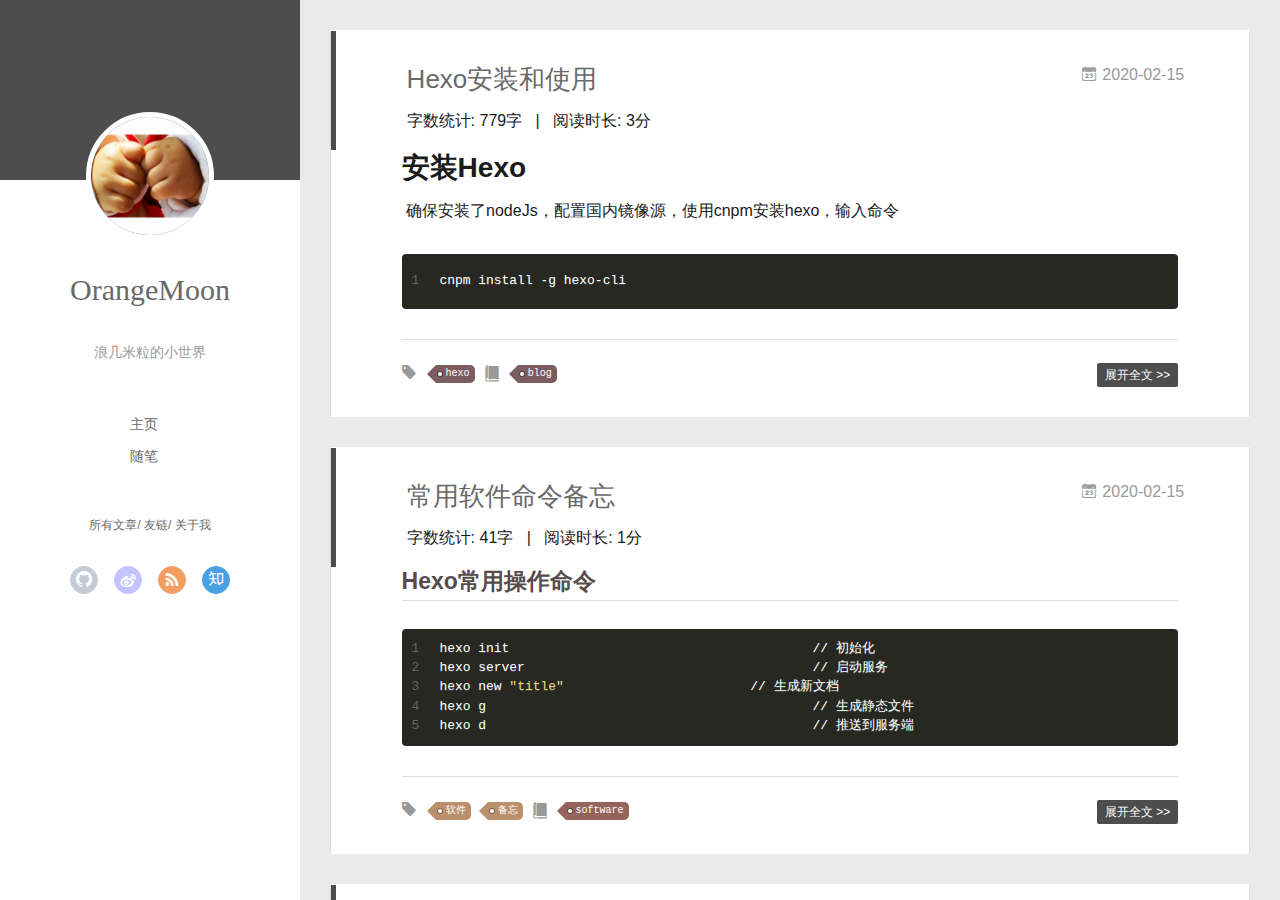
==== commit 8595fa8c: "Site updated: 2020-02-16 16:17:35" ====
--- a/index.html
+++ b/index.html
@@ -5,13 +5,13 @@
   
   <meta name="renderer" content="webkit">
   <meta http-equiv="X-UA-Compatible" content="IE=edge" >
-  <link rel="dns-prefetch" href="http://yoursite.com">
+  <link rel="dns-prefetch" href="https://orangemo0n.github.io">
   <title>MiniWorld</title>
   <meta name="viewport" content="width=device-width, initial-scale=1, maximum-scale=1">
   <meta name="description" content="OrangeMoon的个人blog">
 <meta property="og:type" content="website">
 <meta property="og:title" content="MiniWorld">
-<meta property="og:url" content="http://yoursite.com/index.html">
+<meta property="og:url" content="https://orangemo0n.github.io/index.html">
 <meta property="og:site_name" content="MiniWorld">
 <meta property="og:description" content="OrangeMoon的个人blog">
 <meta property="og:locale" content="zh">
@@ -64,7 +64,7 @@
 			
 				<li><a href="/">主页</a></li>
 	        
-				<li><a href="/tags/%E9%9A%8F%E7%AC%94/">随笔</a></li>
+				<li><a href="/archives/index.html">随笔</a></li>
 	        
 			</ul>
 		</nav>
@@ -146,7 +146,7 @@
 				
 					<li style="width: 50%"><a href="/">主页</a></li>
 		        
-					<li style="width: 50%"><a href="/tags/%E9%9A%8F%E7%AC%94/">随笔</a></li>
+					<li style="width: 50%"><a href="/archives/index.html">随笔</a></li>
 		        
 				</ul>
 			</nav>
@@ -210,10 +210,13 @@
         <h1 id="安装Hexo"><a href="#安装Hexo" class="headerlink" title="安装Hexo"></a>安装Hexo</h1><p>​    确保安装了nodeJs，配置国内镜像源，使用cnpm安装hexo，输入命令</p>
 <figure class="highlight bash"><table><tr><td class="gutter"><pre><span class="line">1</span><br></pre></td><td class="code"><pre><span class="line">cnpm install -g hexo-cli</span><br></pre></td></tr></table></figure>
         
-          <a class="article-more-a" href="/2020/02/15/Hexo%E5%AE%89%E8%A3%85%E5%92%8C%E4%BD%BF%E7%94%A8/#more">more >></a>
-        
-      
-
+      
+
+	  
+	  
+        <div class="declare" hidden="hidden"></div>
+      
+	  
       
     </div>
     <div class="article-info article-info-index">
@@ -324,6 +327,11 @@
 
       
 
+	  
+	  
+        <div class="declare" hidden="hidden"></div>
+      
+	  
       
     </div>
     <div class="article-info article-info-index">
@@ -449,6 +457,11 @@
 
       
 
+	  
+	  
+        <div class="declare" hidden="hidden"></div>
+      
+	  
       
     </div>
     <div class="article-info article-info-index">
@@ -504,18 +517,19 @@
       		<a href="http://hexo.io/" target="_blank">Hexo</a>  Theme <a href="https://github.com/litten/hexo-theme-yilia" target="_blank">Yilia</a> by Litten
       	</div>
     </div>
-  </div>
-  
+	
         <!-- 不蒜子统计 -->
-		<span >
-			本站总访问量<span id="busuanzi_value_site_pv"></span>次
+		<div class="count-span">
+		<span id="busuanzi_container_site_pv">
+			本站总访问量：<span id="busuanzi_value_site_pv"></span>次
 		</span>
 		<span class="post-meta-divider">|</span>
-		<span >
-            本站访客数<span id="busuanzi_value_site_uv"></span>人
+		<span id="busuanzi_container_site_uv">
+            本站访客数：<span id="busuanzi_value_site_uv"></span>人
 		</span>
-        <script async src="/busuanzi.ibruce.info/busuanzi/2.3/busuanzi.pure.mini.js"></script>
-  
+		</div>
+	
+  </div>
 </footer>
 <script async src="//dn-lbstatics.qbox.me/busuanzi/2.3/busuanzi.pure.mini.js"></script>
     </div>
@@ -594,15 +608,15 @@
           <ul class="article-tag-list" q-show="showTags">
              
               <li class="article-tag-list-item">
+                <a href="javascript:void(0)" class="js-tag color5">hexo</a>
+              </li>
+             
+              <li class="article-tag-list-item">
                 <a href="javascript:void(0)" class="js-tag color3">软件</a>
               </li>
              
               <li class="article-tag-list-item">
                 <a href="javascript:void(0)" class="js-tag color3">备忘</a>
-              </li>
-             
-              <li class="article-tag-list-item">
-                <a href="javascript:void(0)" class="js-tag color5">hexo</a>
               </li>
             
             <div class="clearfix"></div>
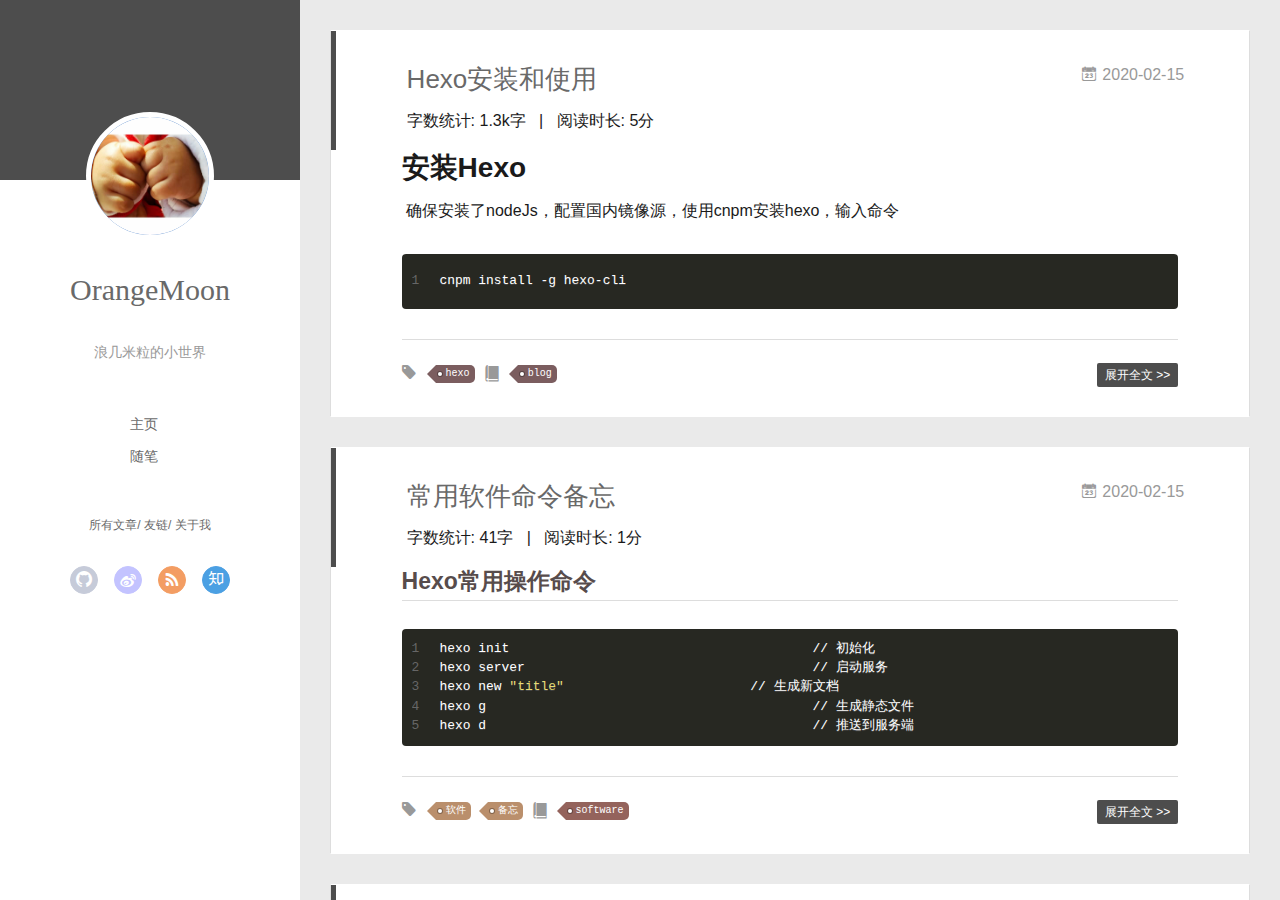
==== commit 4c321e5d: "Site updated: 2020-02-16 22:21:42" ====
--- a/index.html
+++ b/index.html
@@ -1,6 +1,7 @@
 <!DOCTYPE html>
 <html>
 <head>
+  <meta name="baidu-site-verification" content="EzLuLYrMDi" />
   <meta charset="utf-8">
   
   <meta name="renderer" content="webkit">
@@ -95,6 +96,9 @@
 					<a class="zhihu" target="_blank" href="#" title="zhihu"><i class="icon-zhihu"></i></a>
 		        
 			</div>
+			<div style="position:absolute; bottom:120px left:auto; width:85%">
+				<iframe frameborder="no" border="0" marginwidth="0" marginheight="0" width=260 height=86 src="//music.163.com/outchain/player?type=2&id=1415430342&auto=1&height=66"></iframe>
+			</div>
 		</nav>
 	</header>		
 </div>
@@ -187,7 +191,7 @@
       <span class="post-meta-item-icon">
         <i class="fa fa-keyboard-o"></i>
         <span class="post-meta-item-text">  字数统计: </span>
-        <span class="post-count">779字</span>
+        <span class="post-count">1.3k字</span>
       </span>
     </span>
 
@@ -196,7 +200,7 @@
       <span class="post-meta-item-icon">
         <i class="fa fa-hourglass-half"></i>
         <span class="post-meta-item-text">  阅读时长: </span>
-        <span class="post-count">3分</span>
+        <span class="post-count">5分</span>
       </span>
     </span>
 </div>
@@ -531,7 +535,7 @@
 	
   </div>
 </footer>
-<script async src="//dn-lbstatics.qbox.me/busuanzi/2.3/busuanzi.pure.mini.js"></script>
+<script async src="//busuanzi.ibruce.info/busuanzi/2.3/busuanzi.pure.mini.js"></script>
     </div>
     <script>
 	var yiliaConfig = {
@@ -699,7 +703,7 @@
     
     	<section class="tools-section tools-section-me" q-show="aboutme">
   	  	
-  	  		<div class="aboutme-wrap" id="js-aboutme">很惭愧&lt;br&gt;&lt;br&gt;只做了一点微小的工作&lt;br&gt;谢谢大家</div>
+  	  		<div class="aboutme-wrap" id="js-aboutme">MiniBlog&lt;br&gt;&lt;br&gt;认真努力前行&lt;br&gt;每天都要开开心心哟！</div>
   	  	
     	</section>
     
